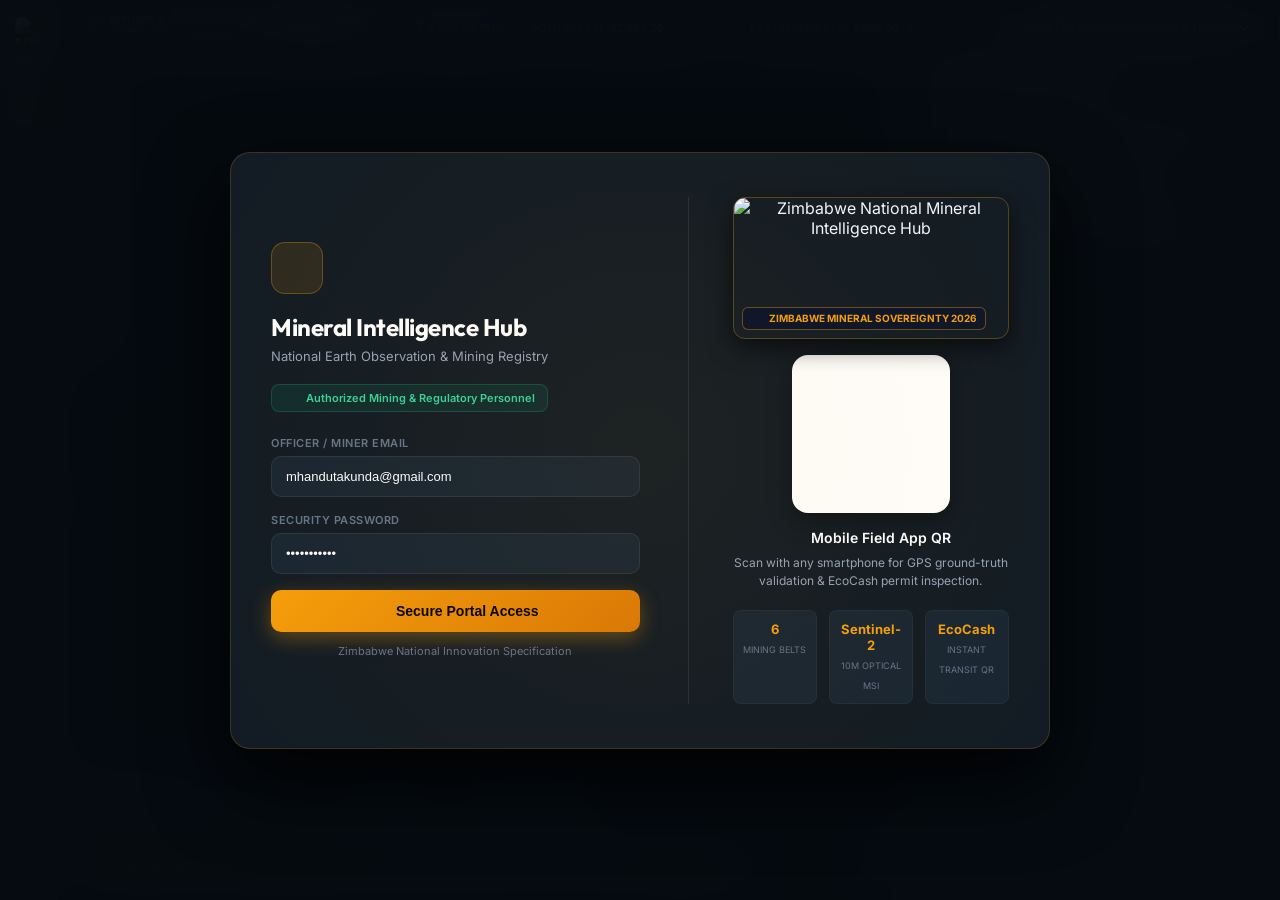
==== src/dashboard/index.html @ 79a8debd "feat: complete platform release with FastAPI backend, GIS dashboard, FinTech wallet, and POTRAZ 2026" ====
<!DOCTYPE html>
<html lang="en">

<head>
    <meta charset="UTF-8">
    <meta name="viewport" content="width=device-width, initial-scale=1.0">
    <meta name="description"
        content="The National Mineral Intelligence Hub — Earth Observation & Mineral Prospecting System for Zimbabwe">
    
    <title>National Mineral Intelligence Hub | Zimbabwe</title>

    <!-- Google Fonts -->
    <link rel="preconnect" href="https://fonts.googleapis.com">
    <link rel="preconnect" href="https://fonts.gstatic.com" crossorigin>
    <link href="https://fonts.googleapis.com/css2?family=Inter:wght@300;400;500;600;700;800&family=Outfit:wght@400;600;700;800&display=swap" rel="stylesheet">

    <!-- Leaflet CSS -->
    <link rel="stylesheet" href="https://unpkg.com/leaflet@1.9.4/dist/leaflet.css" />

    <!-- Lucide Icons -->
    <script src="https://unpkg.com/lucide@latest/dist/umd/lucide.min.js"></script>

    <!-- QR Code & PDF Libs -->
    <script src="https://cdnjs.cloudflare.com/ajax/libs/qrcodejs/1.0.0/qrcode.min.js"></script>
    <script src="https://cdnjs.cloudflare.com/ajax/libs/jspdf/2.5.1/jspdf.umd.min.js"></script>

    <link rel="stylesheet" href="styles.css?v=20261002_02">
</head>

<body>

    <!-- ===== LOGIN OVERLAY ===== -->
    <div id="login-overlay" class="login-overlay">
        <div class="login-card">
            <!-- Left Side: Login Form -->
            <div class="login-left">
                <div class="login-logo">
                    <i data-lucide="gem" style="width:32px;height:32px;color:#f59e0b"></i>
                </div>
                <h1 class="login-title">Mineral Intelligence Hub</h1>
                <p class="login-subtitle">National Earth Observation & Mining Registry</p>

                <div class="login-badge">
                    <i data-lucide="shield-check" style="width:14px;height:14px;color:#10b981"></i>
                    Authorized Mining & Regulatory Personnel
                </div>

                <div class="login-form" style="width: 100%;">
                    <div class="input-group">
                        <label>Officer / Miner Email</label>
                        <input type="text" id="login-user" class="login-input" value="mhandutakunda@gmail.com">
                    </div>
                    <div class="input-group">
                        <label>Security Password</label>
                        <input type="password" id="login-pass" class="login-input" value="Mimosa@2030">
                    </div>
                    <div id="login-error" class="login-error">Authentication failed. Check credentials.</div>
                    <button id="login-btn" class="login-btn">
                        <i data-lucide="lock" style="width:16px;height:16px;"></i>
                        Secure Portal Access
                    </button>
                    <div style="margin-top:12px; font-size:11px; color:var(--text-muted); text-align:center;">
                        Zimbabwe National Innovation Specification
                    </div>
                </div>
            </div>

            <!-- Right Side: Official Showcase Artwork & Mobile QR Connection -->
            <div class="login-right">
                <div class="login-cover-preview">
                    <img src="/assets/cover_logo.jpg" alt="Zimbabwe National Mineral Intelligence Hub" class="login-cover-img" style="object-position: center top;">
                    <div class="login-artwork-badge">
                        <i data-lucide="award" style="width:13px;height:13px;"></i>
                        <span>ZIMBABWE MINERAL SOVEREIGNTY 2026</span>
                    </div>
                </div>

                <div class="login-qr-wrapper">
                    <div id="login-qr-container" class="login-qr-container"></div>
                </div>
                <div class="login-qr-title">
                    <i data-lucide="smartphone" style="width:14px; height:14px; color:var(--text-accent);"></i>
                    Mobile Field App QR
                </div>
                <p class="login-qr-desc">
                    Scan with any smartphone for GPS ground-truth validation & EcoCash permit inspection.
                </p>
                <div class="quick-stats-row">
                    <div class="mini-stat">
                        <span class="mini-val">6</span>
                        <span class="mini-lbl">Mining Belts</span>
                    </div>
                    <div class="mini-stat">
                        <span class="mini-val">Sentinel-2</span>
                        <span class="mini-lbl">10m Optical MSI</span>
                    </div>
                    <div class="mini-stat">
                        <span class="mini-val">EcoCash</span>
                        <span class="mini-lbl">Instant Transit QR</span>
                    </div>
                </div>
            </div>
        </div>
    </div>

    <!-- ===== LEFT ICON SIDEBAR ===== -->
    <aside id="sidebar" class="sidebar">
        <div class="sidebar-logo" id="sidebar-logo" data-tooltip="Zimbabwe Mineral Intelligence Hub">
            <span class="logo-icon"><img src="/assets/cover_logo.jpg" alt="NMIH Logo" class="sidebar-logo-img" style="object-fit:cover; object-position: center top; border-radius:6px;"></span>
            <span class="logo-text">HUB</span>
        </div>

        <nav class="sidebar-nav">
            <button class="nav-btn active" data-tooltip="Dashboard Overview" data-panel="none" id="nav-dashboard">
                <i data-lucide="layout-dashboard"></i>
            </button>

            <!-- 4 PRIMARY PLATFORM MODULES -->
            <button class="nav-btn" data-tooltip="1. Remote Sensing (Satellite Bands & Alteration)" data-panel="layers" id="nav-layers">
                <i data-lucide="satellite"></i>
            </button>
            <button class="nav-btn" data-tooltip="2. Career & Skills Hub (Akello Micro-Credentials)" data-panel="skills" id="nav-skills">
                <i data-lucide="graduation-cap"></i>
            </button>
            <button class="nav-btn" data-tooltip="3. Mentorship & Talent (Senior Advisors & Graduates)" data-panel="mentorship" id="nav-mentorship">
                <i data-lucide="users"></i>
            </button>
            <button class="nav-btn" data-tooltip="4. Wallet (EcoCash Payments & QR Permits)" data-panel="wallet" id="nav-wallet">
                <i data-lucide="wallet"></i>
            </button>

            <div class="nav-divider"></div>

            <button class="nav-btn" data-tooltip="Mining Concessions & Cadastre" data-panel="concessions" id="nav-concessions">
                <i data-lucide="map-pin"></i>
            </button>
            <button class="nav-btn" data-tooltip="Live Commodity Market Prices" data-panel="market" id="nav-market">
                <i data-lucide="trending-up"></i>
            </button>
            <button class="nav-btn" data-tooltip="System Architecture & Showcase" data-panel="none" id="nav-architecture" style="color: #a78bfa;">
                <i data-lucide="network"></i>
            </button>
            <button class="nav-btn" data-tooltip="Environmental & Compliance Flags" data-panel="alerts" id="nav-alerts">
                <i data-lucide="bell"></i>
                <span class="notification-badge" id="alert-badge-count">2</span>
            </button>
        </nav>

        <div class="sidebar-bottom">
            <button class="nav-btn" data-tooltip="System Settings" data-panel="none" id="nav-settings">
                <i data-lucide="settings"></i>
            </button>
            <button class="nav-btn" data-tooltip="Logout" data-panel="none" id="nav-logout" style="color:#ef4444">
                <i data-lucide="log-out"></i>
            </button>
        </div>
    </aside>

    <!-- ===== TOP BAR ===== -->
    <header id="topbar" class="topbar">
        <div class="topbar-left">
            <div class="topbar-brand">
                <a href="https://mtnspec.co.zw" target="_blank" rel="noopener noreferrer" title="MTNSPEC Official Portal | Technology & Network Specialties" style="display:flex; align-items:center; gap:8px; text-decoration:none; color:inherit;">
                    <img src="mtnspec_logo.png" alt="MTNSPEC" style="height:24px; width:auto; object-fit:contain; border-radius:3px;">
                    <div style="display:flex; flex-direction:column;">
                        <span style="font-size:10px; font-weight:800; color:#38bdf8; letter-spacing:0.06em; line-height:1.1;">MTNSPEC</span>
                        <span style="font-size:8.5px; color:var(--text-muted); line-height:1;">mtnspec.co.zw ↗</span>
                    </div>
                </a>
            </div>
        </div>

        <div class="topbar-center">
            <!-- Satellite Completeness Meter -->
            <div class="imagery-quota">
                <span class="quota-label">Sentinel-2 MSI Coverage</span>
                <div class="quota-bar">
                    <div class="quota-fill" id="coverage-fill" style="width: 94%"></div>
                </div>
                <span class="quota-value" id="coverage-value">94.8% Live</span>
            </div>

            <!-- CNBC Closing Bell Mineral News & Commodity Broadcast Ticker -->
            <div class="cnbc-broadcast-ticker" id="cnbc-ticker-container">
                <div class="cnbc-ticker-badge">
                    <span class="cnbc-pulse-dot"></span>
                    <span class="cnbc-badge-text">CNBC METALS</span>
                </div>
                <div class="cnbc-ticker-track-wrap">
                    <div class="cnbc-ticker-track" id="cnbc-ticker-track">
                        <!-- Initial real-world ticker items, updated dynamically from api/market/prices -->
                        <div class="cnbc-ticker-item">
                            <span class="cnbc-sym">GOLD (GC=F)</span>
                            <span class="cnbc-val">$2,894.20</span>
                            <span class="cnbc-chg up">▲ +1.42%</span>
                        </div>
                        <div class="cnbc-ticker-item">
                            <span class="cnbc-sym">PLATINUM (PL=F)</span>
                            <span class="cnbc-val">$986.50</span>
                            <span class="cnbc-chg up">▲ +0.68%</span>
                        </div>
                        <div class="cnbc-ticker-item">
                            <span class="cnbc-sym">PALLADIUM (PA=F)</span>
                            <span class="cnbc-val">$1,048.00</span>
                            <span class="cnbc-chg down">▼ -0.35%</span>
                        </div>
                        <div class="cnbc-ticker-item">
                            <span class="cnbc-sym">COPPER (HG=F)</span>
                            <span class="cnbc-val">$4.45/lb</span>
                            <span class="cnbc-chg up">▲ +1.15%</span>
                        </div>
                        <div class="cnbc-ticker-item">
                            <span class="cnbc-sym">LITHIUM SPODUMENE</span>
                            <span class="cnbc-val">$1,280/t</span>
                            <span class="cnbc-chg up">▲ +0.50%</span>
                        </div>
                        <div class="cnbc-ticker-item">
                            <span class="cnbc-sym">RBZ FIDELITY SPOT</span>
                            <span class="cnbc-val">77,620 ZiG/oz</span>
                            <span class="cnbc-chg up">▲ +0.12%</span>
                        </div>
                    </div>
                </div>
            </div>
        </div>

        <div class="topbar-right">
            <!-- Active Mining Scene Selector -->
            <div class="scene-selector-wrapper">
                <i data-lucide="globe" style="width:14px;height:14px;color:var(--text-accent)"></i>
                <select id="scene-select" class="scene-select">
                    <option value="SCENE-GD-CENTRAL">Great Dyke Central (Selukwe & Hartley)</option>
                    <option value="SCENE-KADOMA-GOLD">Kadoma Archaean Gold Corridor</option>
                    <option value="SCENE-BIKITA-LI">Bikita Pegmatite Belt (Lithium)</option>
                    <option value="SCENE-GWANDA-GREEN">Gwanda Greenstone Complex</option>
                </select>
            </div>

            <!-- Presentation WhatsApp QR Button -->
            <a href="/whatsapp_presentation.html" target="_blank" class="topbar-wa-btn" title="Open Presentation WhatsApp QR Card">
                <i data-lucide="qr-code" style="width:14px;height:14px;color:#25D366;"></i>
                <span>WhatsApp QR</span>
            </a>

            <!-- User Avatar & Profile Badge -->
            <div class="user-profile" id="user-profile-btn" title="Takunda Nigel Mhandu | NUST GIS & Remote Sensing">
                <div class="user-avatar" id="user-avatar" style="background-image: url('/assets/user_profile.jpg'); background-size: cover; background-position: center 15%; color: transparent;">TM</div>
                <div class="user-info-text">
                    <span class="user-name">Takunda Mhandu</span>
                    <span class="user-role">Lead Mineral Intelligence</span>
                </div>
            </div>
        </div>
    </header>

    <!-- ===== MAP CONTAINER ===== -->
    <main id="map-container" class="map-container">
        <div id="map" class="map"></div>

        <!-- Map Controls Overlay -->
        <div class="map-controls" id="map-controls">
            <button class="map-ctrl-btn" id="zoom-in" data-tooltip-left="Zoom In">
                <i data-lucide="plus"></i>
            </button>
            <button class="map-ctrl-btn" id="zoom-out" data-tooltip-left="Zoom Out">
                <i data-lucide="minus"></i>
            </button>
            <div class="map-ctrl-divider"></div>
            <button class="map-ctrl-btn" id="btn-basemap" data-tooltip-left="Select Geospatial Basemap">
                <i data-lucide="layers-2"></i>
            </button>
            <button class="map-ctrl-btn" id="btn-boundaries" data-tooltip-left="Admin & Protected Boundaries">
                <i data-lucide="shield-alert"></i>
            </button>
            <button class="map-ctrl-btn" id="locate-me" data-tooltip-left="Center on Zimbabwe Great Dyke">
                <i data-lucide="crosshair"></i>
            </button>
            <button class="map-ctrl-btn" id="toggle-concessions" data-tooltip-left="Toggle Claim Boundaries">
                <i data-lucide="shapes"></i>
            </button>
            <button class="map-ctrl-btn" id="fullscreen" data-tooltip-left="Fullscreen">
                <i data-lucide="maximize-2"></i>
            </button>
        </div>

        <!-- Professional Multi-Basemap Selector Flyout -->
        <div class="basemap-flyout hidden" id="basemap-flyout">
            <div class="basemap-flyout-header">
                <div class="flyout-title-row">
                    <i data-lucide="map" style="width:14px;height:14px;color:var(--text-accent);"></i>
                    <span class="flyout-title">GEOSPATIAL BASEMAPS</span>
                </div>
                <button class="flyout-close-btn" id="close-basemap-flyout" title="Close Basemaps">
                    <i data-lucide="x" style="width:12px;height:12px;"></i>
                </button>
            </div>
            <div class="basemap-options-list">
                <!-- 1. Esri Dark Canvas -->
                <div class="basemap-option-card active" data-basemap="dark">
                    <div class="basemap-preview-thumb thumb-dark">
                        <span class="thumb-check"><i data-lucide="check" style="width:10px;height:10px;"></i></span>
                    </div>
                    <div class="basemap-option-info">
                        <div class="basemap-opt-name">Esri Dark Gray Canvas</div>
                        <div class="basemap-opt-desc">Default • Spectral band math & high contrast</div>
                    </div>
                </div>

                <!-- 2. Esri Satellite Imagery -->
                <div class="basemap-option-card" data-basemap="satellite">
                    <div class="basemap-preview-thumb thumb-satellite">
                        <span class="thumb-check"><i data-lucide="check" style="width:10px;height:10px;"></i></span>
                    </div>
                    <div class="basemap-option-info">
                        <div class="basemap-opt-name">Esri World Satellite</div>
                        <div class="basemap-opt-desc">High-Res orbital orthophoto • Physical pits & reefs</div>
                    </div>
                </div>

                <!-- 3. OpenStreetMap (OSM) -->
                <div class="basemap-option-card" data-basemap="osm">
                    <div class="basemap-preview-thumb thumb-osm">
                        <span class="thumb-check"><i data-lucide="check" style="width:10px;height:10px;"></i></span>
                    </div>
                    <div class="basemap-option-info">
                        <div class="basemap-opt-name">OpenStreetMap (OSM)</div>
                        <div class="basemap-opt-desc">Detailed road network • Logistics & settlements</div>
                    </div>
                </div>

                <!-- 4. Esri World Topographic -->
                <div class="basemap-option-card" data-basemap="topo">
                    <div class="basemap-preview-thumb thumb-topo">
                        <span class="thumb-check"><i data-lucide="check" style="width:10px;height:10px;"></i></span>
                    </div>
                    <div class="basemap-option-info">
                        <div class="basemap-opt-name">Esri World Topographic</div>
                        <div class="basemap-opt-desc">Hillshade contours • Great Dyke ridges & grabens</div>
                    </div>
                </div>

                <!-- 5. Esri National Geographic Atlas -->
                <div class="basemap-option-card" data-basemap="natgeo">
                    <div class="basemap-preview-thumb thumb-natgeo">
                        <span class="thumb-check"><i data-lucide="check" style="width:10px;height:10px;"></i></span>
                    </div>
                    <div class="basemap-option-info">
                        <div class="basemap-opt-name">National Geographic</div>
                        <div class="basemap-opt-desc">Classic cartographic atlas • Rivers & boundaries</div>
                    </div>
                </div>
            </div>
        </div>

        <!-- Professional Administrative & Conservation Boundaries Flyout -->
        <div class="basemap-flyout admin-boundaries-flyout hidden" id="boundaries-flyout">
            <div class="basemap-flyout-header">
                <div class="flyout-title-row">
                    <i data-lucide="landmark" style="width:14px;height:14px;color:#38bdf8;"></i>
                    <span class="flyout-title">MAP LAYERS — ADMIN, ENV & GEO</span>
                </div>
                <button class="flyout-close-btn" id="close-boundaries-flyout" title="Close Boundaries">
                    <i data-lucide="x" style="width:12px;height:12px;"></i>
                </button>
            </div>
            
            <div class="boundaries-toggle-list">
                <!-- 1. Provinces -->
                <div class="boundary-toggle-card active" id="card-toggle-provinces" data-layer="provinces">
                    <div class="boundary-color-dot" style="background:#38bdf8;box-shadow:0 0 8px #38bdf8;"></div>
                    <div class="boundary-info">
                        <div class="boundary-name-row">
                            <span class="boundary-name">Provinces (Level 1)</span>
                            <span class="boundary-count-badge" id="badge-provinces-count">10</span>
                        </div>
                        <div class="boundary-desc">10 Gazetted Provinces & Metropolitan Areas</div>
                    </div>
                    <label class="switch-toggle" onclick="event.stopPropagation();">
                        <input type="checkbox" id="chk-provinces" checked>
                        <span class="switch-slider"></span>
                    </label>
                </div>

                <!-- 2. Districts -->
                <div class="boundary-toggle-card active" id="card-toggle-districts" data-layer="districts">
                    <div class="boundary-color-dot" style="background:#fbbf24;box-shadow:0 0 8px #fbbf24;"></div>
                    <div class="boundary-info">
                        <div class="boundary-name-row">
                            <span class="boundary-name">Districts (Level 2)</span>
                            <span class="boundary-count-badge" id="badge-districts-count">91</span>
                        </div>
                        <div class="boundary-desc">91 Mining cadastre districts across all 10 provinces</div>
                    </div>
                    <label class="switch-toggle" onclick="event.stopPropagation();">
                        <input type="checkbox" id="chk-districts" checked>
                        <span class="switch-slider"></span>
                    </label>
                </div>

                <!-- 3. Wards -->
                <div class="boundary-toggle-card active" id="card-toggle-wards" data-layer="wards">
                    <div class="boundary-color-dot" style="background:#c084fc;box-shadow:0 0 8px #c084fc;"></div>
                    <div class="boundary-info">
                        <div class="boundary-name-row">
                            <span class="boundary-name">Wards (Level 3)</span>
                            <span class="boundary-count-badge" id="badge-wards-count">1,961</span>
                        </div>
                        <div class="boundary-desc">1,961 Electoral & local ASM artisanal wards nationwide</div>
                    </div>
                    <label class="switch-toggle" onclick="event.stopPropagation();">
                        <input type="checkbox" id="chk-wards" checked>
                        <span class="switch-slider"></span>
                    </label>
                </div>

                <!-- 4. Protected Areas / Parks -->
                <div class="boundary-toggle-card active" id="card-toggle-parks" data-layer="protected_areas">
                    <div class="boundary-color-dot" style="background:#10b981;box-shadow:0 0 8px #10b981;"></div>
                    <div class="boundary-info">
                        <div class="boundary-name-row">
                            <span class="boundary-name">Protected Areas & Parks</span>
                            <span class="boundary-strict-badge">ZERO MINING</span>
                        </div>
                        <div class="boundary-desc">12 ZimParks National Parks, Safari & Forest Reserves</div>
                    </div>
                    <label class="switch-toggle" onclick="event.stopPropagation();">
                        <input type="checkbox" id="chk-parks" checked>
                        <span class="switch-slider"></span>
                    </label>
                </div>

                <!-- 5. Rivers -->
                <div class="boundary-toggle-card" id="card-toggle-rivers" data-layer="rivers">
                    <div class="boundary-color-dot" style="background:#38bdf8;box-shadow:0 0 8px #38bdf8; border-radius:2px; width:16px; height:4px;"></div>
                    <div class="boundary-info">
                        <div class="boundary-name-row">
                            <span class="boundary-name">Rivers & Hydrology</span>
                            <span class="boundary-count-badge" id="badge-rivers-count">–</span>
                        </div>
                        <div class="boundary-desc">National river network • Basin discharge & river order</div>
                    </div>
                    <label class="switch-toggle" onclick="event.stopPropagation();">
                        <input type="checkbox" id="chk-rivers">
                        <span class="switch-slider"></span>
                    </label>
                </div>

                <!-- 6. Soil -->
                <div class="boundary-toggle-card" id="card-toggle-soil" data-layer="soil">
                    <div class="boundary-color-dot" style="background:#b45309;box-shadow:0 0 8px #b45309;"></div>
                    <div class="boundary-info">
                        <div class="boundary-name-row">
                            <span class="boundary-name">Soil Classification</span>
                            <span class="boundary-count-badge" id="badge-soil-count">–</span>
                        </div>
                        <div class="boundary-desc">FAO World Soil Map • DOMSOI codes + mining relevance</div>
                    </div>
                    <label class="switch-toggle" onclick="event.stopPropagation();">
                        <input type="checkbox" id="chk-soil">
                        <span class="switch-slider"></span>
                    </label>
                </div>

                <!-- 7. Geology -->
                <div class="boundary-toggle-card" id="card-toggle-geology" data-layer="geology">
                    <div class="boundary-color-dot" style="background:#8B4513;box-shadow:0 0 8px #CD853F;"></div>
                    <div class="boundary-info">
                        <div class="boundary-name-row">
                            <span class="boundary-name">Geology (BGS/FAO)</span>
                            <span class="boundary-count-badge" id="badge-geology-count">–</span>
                        </div>
                        <div class="boundary-desc">Africa geology clipped to Zimbabwe • GLG rock unit codes</div>
                    </div>
                    <label class="switch-toggle" onclick="event.stopPropagation();">
                        <input type="checkbox" id="chk-geology">
                        <span class="switch-slider"></span>
                    </label>
                </div>
            </div>

            <!-- Bulk Toggles Footer -->
            <div class="boundaries-footer-actions">
                <button class="btn-sm-action" id="btn-boundaries-all-on" title="Turn on all 7 layers">Show All</button>
                <button class="btn-sm-action secondary" id="btn-boundaries-all-off" title="Turn off all layers">Hide All</button>
                <button class="btn-sm-action secondary" id="btn-boundaries-fit" title="Zoom map to full Zimbabwe extent"><i data-lucide="maximize-2" style="width:10px;height:10px;display:inline;margin-right:2px;"></i>Fit Zim</button>
            </div>
        </div>

        <!-- Map Info Overlay (bottom-left) -->
        <div class="map-info" id="map-info">
            <span class="active-basemap-pill" id="hud-basemap-name"><i data-lucide="map-pin" style="width:11px;height:11px;display:inline;vertical-align:middle;margin-right:3px;"></i>Esri Dark Canvas</span>
            <span class="separator">|</span>
            <span class="active-basemap-pill" id="hud-boundary-pill" style="cursor:pointer;" title="Click to configure boundary layers"><i data-lucide="landmark" style="width:11px;height:11px;display:inline;vertical-align:middle;margin-right:3px;color:#38bdf8;"></i>Bounds: Prov & Dist & Parks</span>
            <span class="separator">|</span>
            <span id="coords">-19.670°S, 30.005°E</span>
            <span class="separator">|</span>
            <span id="zoom-level">Zoom: 7</span>
            <span class="separator">|</span>
            <span id="scale">25 km</span>
            <span class="separator">|</span>
            <span id="crs-badge">EPSG:4326 (WGS 84)</span>
        </div>

        <!-- Active Spectral Index Color Swatch Legend -->
        <div class="active-index-badge" id="active-index-badge">
            <div class="index-color-swatch" id="legend-swatch" style="background: linear-gradient(90deg, #2b83ba, #abdda4, #ffffbf, #fdae61, #d7191c)"></div>
            <div class="index-meta">
                <span class="index-label" id="legend-label">Iron Oxide (B4 / B2)</span>
                <span class="index-range" id="legend-range">Low (0.5) — High Hematite/Gossan (3.2)</span>
            </div>
            <button class="legend-info-btn" id="legend-info-btn" title="View index band formula">
                <i data-lucide="info" style="width:14px;height:14px;"></i>
            </button>
        </div>

        <!-- Floating Quick Overview Cards (Bottom Left) -->
        <div class="floating-metrics-bar" id="floating-metrics-bar">
            <div class="float-card">
                <span class="float-num" id="float-total-claims">6</span>
                <span class="float-desc">Monitored Belts</span>
            </div>
            <div class="float-card">
                <span class="float-num text-gold" id="float-high-yield">5</span>
                <span class="float-desc">High Yield Zones</span>
            </div>
            <div class="float-card">
                <span class="float-num text-green" id="float-compliance-avg">89%</span>
                <span class="float-desc">Avg Compliance</span>
            </div>
            <div class="float-card">
                <span class="float-num text-cyan">Sentinel-2</span>
                <span class="float-desc">Level-2A 10m/20m</span>
            </div>
        </div>
    </main>

    <!-- ===== RIGHT SLIDE-OUT PANEL ===== -->
    <aside id="right-panel" class="right-panel">
        <div class="panel-header">
            <div class="panel-header-title">
                <i data-lucide="compass" id="panel-icon" style="width:16px;height:16px;color:var(--text-accent)"></i>
                <h2 id="panel-title">MINING CONCESSIONS</h2>
            </div>
            <button class="panel-close" id="panel-close" title="Close Panel">
                <i data-lucide="chevron-right"></i>
            </button>
        </div>

        <!-- Panel 1: Mining Concessions Content -->
        <div class="panel-content" id="panel-concessions">
            <div class="search-box" id="search-box">
                <i data-lucide="search" class="search-icon"></i>
                <input type="text" placeholder="Filter concessions by name, mineral, or license..." id="search-input">
            </div>

            <div class="panel-filters">
                <button class="filter-chip active" data-filter="all">All</button>
                <button class="filter-chip" data-filter="active">Active</button>
                <button class="filter-chip" data-filter="highyield">High Yield</button>
                <button class="filter-chip" data-filter="warning">Alerts</button>
            </div>

            <div class="concessions-list" id="concessions-list">
                <!-- Dynamically populated concession cards -->
                <div class="loading-state">
                    <i data-lucide="loader-2" class="spin-icon"></i>
                    <span>Loading Zimbabwean mining registry...</span>
                </div>
            </div>
        </div>

        <!-- Panel 2: Satellite Spectral Layers Content (hidden by default) -->
        <div class="panel-content hidden" id="panel-layers">
            <div class="layers-tabs">
                <button class="layer-tab active" data-tab="all">All</button>
                <button class="layer-tab" data-tab="mineral">Minerals</button>
                <button class="layer-tab" data-tab="env">Environment</button>
                <button class="layer-tab" data-tab="struct">Structure</button>
            </div>

            <div class="layers-grid" id="layers-grid">
                <!-- 1. True Color -->
                <div class="layer-card" data-layer="truecolor" data-category="all">
                    <div class="layer-thumb truecolor-thumb">
                        <div class="thumb-badge">RGB</div>
                    </div>
                    <span class="layer-name">True Color</span>
                    <span class="layer-desc">Natural Sentinel-2 (B4+B3+B2)</span>
                </div>

                <!-- 2. Iron Oxide -->
                <div class="layer-card active" data-layer="iron_oxide" data-category="mineral">
                    <div class="layer-thumb iron-oxide-thumb">
                        <div class="thumb-badge">B4/B2</div>
                    </div>
                    <span class="layer-name">Iron Oxide</span>
                    <span class="layer-desc">Hematite & Goethite Gossans</span>
                </div>

                <!-- 3. Ferrous Iron -->
                <div class="layer-card" data-layer="ferrous_iron" data-category="mineral">
                    <div class="layer-thumb ferrous-iron-thumb">
                        <div class="thumb-badge">SWIR2+NIR</div>
                    </div>
                    <span class="layer-name">Ferrous Iron</span>
                    <span class="layer-desc">Ultramafic & Mafic Silicates</span>
                </div>

                <!-- 4. Clay Minerals -->
                <div class="layer-card" data-layer="clay_minerals" data-category="mineral">
                    <div class="layer-thumb clay-minerals-thumb">
                        <div class="thumb-badge">B11/B12</div>
                    </div>
                    <span class="layer-name">Clay Minerals</span>
                    <span class="layer-desc">Kaolinite & Hydrothermal Alteration</span>
                </div>

                <!-- 5. Gossan Zone -->
                <div class="layer-card" data-layer="gossan_zone" data-category="mineral">
                    <div class="layer-thumb gossan-thumb">
                        <div class="thumb-badge">SWIR/NIR</div>
                    </div>
                    <span class="layer-name">Gossan Zone</span>
                    <span class="layer-desc">Weathered Sulfide Enrichment Cap</span>
                </div>

                <!-- 6. reNDVI -->
                <div class="layer-card" data-layer="rendvi" data-category="env">
                    <div class="layer-thumb rendvi-thumb">
                        <div class="thumb-badge">Red Edge</div>
                    </div>
                    <span class="layer-name">reNDVI Biomass</span>
                    <span class="layer-desc">Environmental Degradation Monitor</span>
                </div>

                <!-- 7. WRI Flooded Pit -->
                <div class="layer-card" data-layer="wri" data-category="env">
                    <div class="layer-thumb wri-thumb">
                        <div class="thumb-badge">Flooded Pit</div>
                    </div>
                    <span class="layer-name">Flooded Pits (WRI)</span>
                    <span class="layer-desc">Water Ratio Index / Tailings Dams</span>
                </div>

                <!-- 8. Geological Lineaments -->
                <div class="layer-card" data-layer="lineaments" data-category="struct">
                    <div class="layer-thumb lineaments-thumb">
                        <div class="thumb-badge">Canny Edge</div>
                    </div>
                    <span class="layer-name">Lineaments</span>
                    <span class="layer-desc">Fault Lines & Shear Zones</span>
                </div>
            </div>

            <!-- Active Layer Control Panel -->
            <div class="active-layer-settings">
                <h4>Layer Opacity & Blending</h4>
                <div class="opacity-slider-row">
                    <label>Layer Opacity</label>
                    <input type="range" id="layer-opacity" min="10" max="100" value="80">
                    <span id="opacity-val">80%</span>
                </div>
                <div class="formula-box" id="layer-formula-display">
                    <strong>Formula:</strong> <span>B4 / B2 (Red / Blue)</span>
                </div>
            </div>

            <!-- Remote Sensing Sub-Tool 1: Field Specimen Optical Camera -->
            <div class="rs-tool-card" id="rs-camera-card">
                <div class="rs-tool-header">
                    <div class="rs-tool-title">
                        <i data-lucide="camera" style="color:#10b981; width:15px; height:15px;"></i>
                        <span>FIELD SPECIMEN OPTICAL CAMERA</span>
                    </div>
                    <span class="rs-pill rs-pill-green">
                        <span class="pulse-dot-green"></span> Live Lens
                    </span>
                </div>
                <p class="rs-tool-desc">
                    Open device camera to capture field rock specimens, core drillings, or gossan outcrops for real-time spectral index estimation & mineral classification.
                </p>
                <div class="rs-tool-actions">
                    <button class="rs-action-btn primary" id="btn-open-camera" type="button">
                        <i data-lucide="camera"></i>
                        <span>Open Field Camera</span>
                    </button>
                    <label class="rs-action-btn secondary" title="Upload rock photo from files" style="cursor:pointer;">
                        <i data-lucide="upload"></i>
                        <span>Upload Photo</span>
                        <input type="file" id="camera-file-input" accept="image/*" style="display:none;">
                    </label>
                </div>
                <!-- Captured specimen preview chip -->
                <div id="rs-recent-specimen" class="rs-specimen-chip hidden">
                    <img id="rs-specimen-thumb" class="rs-specimen-thumb" alt="Specimen">
                    <div class="rs-specimen-info">
                        <div class="rs-specimen-name" id="rs-specimen-name">Iron Gossan (Hematite)</div>
                        <div class="rs-specimen-meta" id="rs-specimen-meta">Confidence: 91.4% • R/B: 2.83</div>
                    </div>
                    <button class="rs-specimen-view-btn" id="btn-view-specimen" type="button" title="View Full Spectral Card">
                        <i data-lucide="external-link" style="width:13px; height:13px;"></i>
                    </button>
                </div>
            </div>

            <!-- Remote Sensing Sub-Tool 2: Google Earth Engine (GEE) Connection & Pop-up -->
            <div class="rs-tool-card rs-gee-card" id="rs-gee-card">
                <div class="rs-tool-header">
                    <div class="rs-tool-title">
                        <i data-lucide="globe" style="color:#38bdf8; width:15px; height:15px;"></i>
                        <span>GOOGLE EARTH ENGINE (GEE)</span>
                    </div>
                    <span class="rs-pill rs-pill-blue">
                        <span class="pulse-dot-blue"></span> Cloud Ready
                    </span>
                </div>
                <p class="rs-tool-desc">
                    Scale petabyte satellite analytics & multi-temporal Sentinel-2 / Landsat-9 cloud processing for Zimbabwean mining cadastre and alteration belts.
                </p>
                <div class="rs-gee-target-box">
                    <div class="rs-gee-target-label">GEE App Status:</div>
                    <div class="rs-gee-target-url" id="gee-current-app-name">Zimbabwe Earth Engine Mineral App (NMIH Core)</div>
                </div>
                <div class="rs-tool-actions">
                    <button class="rs-action-btn gee-btn" id="btn-open-gee-modal" type="button">
                        <i data-lucide="satellite"></i>
                        <span>Pop-Up GEE App</span>
                    </button>
                    <button class="rs-action-btn secondary" id="btn-config-gee-url" type="button" title="Configure custom GEE App URL">
                        <i data-lucide="settings-2"></i>
                        <span>App Config</span>
                    </button>
                </div>
            </div>
        </div>

        <!-- Panel 3: Commodity Market & Trading (hidden by default) -->
        <div class="panel-content hidden" id="panel-market">
            <div class="market-currency-toggle">
                <span class="currency-label">Pricing Base:</span>
                <div class="currency-pill active" id="curr-usd">USD ($)</div>
                <div class="currency-pill" id="curr-zig">ZiG (Official)</div>
            </div>

            <div class="market-list" id="market-list">
                <!-- Dynamically loaded commodities from market_service -->
                <div class="loading-state">
                    <i data-lucide="loader-2" class="spin-icon"></i>
                    <span>Connecting to real-time commodity tickers...</span>
                </div>
            </div>

            <div class="market-notice-card">
                <i data-lucide="shield-alert" style="width:16px;height:16px;color:var(--text-accent)"></i>
                <div class="notice-text">
                    <strong>Fidelity Gold Refinery Benchmark</strong>
                    <p>Artisanal gold purchases strictly adhere to the Reserve Bank of Zimbabwe (RBZ) spot index with 0% withholding tax for registered syndicates.</p>
                </div>
            </div>
        </div>

        <!-- Panel 4: Unified MTNSPEC Change It™ + EcoCash Wallet & Digital Permits -->
        <div class="panel-content hidden" id="panel-wallet">
            <!-- MTNSPEC Corporate Unified FinTech Header -->
            <div class="fintech-unified-banner" style="background: linear-gradient(135deg, rgba(14, 165, 233, 0.15), rgba(16, 185, 129, 0.15)); border: 1px solid rgba(56, 189, 248, 0.3); border-radius: 12px; padding: 12px; margin-bottom: 14px; display: flex; align-items: center; justify-content: space-between; gap: 10px;">
                <div style="display:flex; align-items:center; gap:10px;">
                    <img src="mtnspec_logo.png" alt="MTNSPEC" style="height:28px; width:auto; border-radius:4px;">
                    <div>
                        <div style="font-size:11.5px; font-weight:800; color:#fff; letter-spacing:0.04em;">MTNSPEC CHANGE IT™ + ECOCASH</div>
                        <div style="font-size:10px; color:#94a3b8;">Unified Sovereign Mining Settlement Rails (mtnspec.co.zw)</div>
                    </div>
                </div>
                <a href="https://mtnspec.co.zw/#changeit" target="_blank" rel="noopener noreferrer" style="font-size:10px; font-weight:700; color:#38bdf8; text-decoration:none; padding:3px 8px; border-radius:4px; background:rgba(56,189,248,0.15); border:1px solid rgba(56,189,248,0.3); white-space:nowrap;">
                    Change It Portal ↗
                </a>
            </div>

            <!-- Total Combined Liquidity Card -->
            <div class="wallet-card" style="margin-bottom:14px;">
                <div class="wallet-header">
                    <div style="display:flex; align-items:center; gap:8px;">
                        <i data-lucide="layers" style="width:16px; height:16px; color:var(--text-accent);"></i>
                        <span class="wallet-type" style="font-weight:700; color:#fff;">Total Mining Liquidity (Dual Rails)</span>
                    </div>
                    <span class="wallet-status" style="background:rgba(56,189,248,0.15); color:#38bdf8;">LIVE SOVEREIGN ESCROW</span>
                </div>
                <div class="wallet-balance-row">
                    <span class="balance-curr">$</span>
                    <span class="balance-amount" id="wallet-balance-total-usd">230.50</span>
                    <span class="balance-sub" id="wallet-balance-total-zig">~ 6,188.93 ZiG (RBZ Asset-Backed)</span>
                </div>

                <!-- Dual Balances Breakdown Grid -->
                <div style="display:grid; grid-template-columns:1fr 1fr; gap:10px; margin-top:12px; padding-top:12px; border-top:1px solid rgba(255,255,255,0.08);">
                    <!-- 1. MTNSPEC Change It -->
                    <div style="background:rgba(16,185,129,0.08); border:1px solid rgba(16,185,129,0.25); border-radius:8px; padding:10px;">
                        <div style="display:flex; align-items:center; justify-content:space-between; margin-bottom:4px;">
                            <span style="font-size:10px; font-weight:800; color:#10b981;">MTNSPEC CHANGE IT™</span>
                            <span style="font-size:8px; background:rgba(16,185,129,0.2); color:#34d399; padding:1px 4px; border-radius:3px;">&lt;200ms P2P</span>
                        </div>
                        <div style="font-size:16px; font-weight:800; color:#fff;" id="wallet-balance-changeit-usd">$85.50</div>
                        <div style="font-size:9.5px; color:#94a3b8;" id="wallet-balance-changeit-zig">2,295.68 ZiG • 0% ASM Fee</div>
                    </div>

                    <!-- 2. EcoCash Mobile USSD -->
                    <div style="background:rgba(59,130,246,0.08); border:1px solid rgba(59,130,246,0.25); border-radius:8px; padding:10px;">
                        <div style="display:flex; align-items:center; justify-content:space-between; margin-bottom:4px;">
                            <span style="font-size:10px; font-weight:800; color:#60a5fa;">ECOCASH USSD</span>
                            <span style="font-size:8px; background:rgba(59,130,246,0.2); color:#93c5fd; padding:1px 4px; border-radius:3px;">Econet Direct</span>
                        </div>
                        <div style="font-size:16px; font-weight:800; color:#fff;" id="wallet-balance-usd">$145.00</div>
                        <div style="font-size:9.5px; color:#94a3b8;" id="wallet-balance-zig">3,893.25 ZiG • Cashout Escrow</div>
                    </div>
                </div>

                <div class="wallet-actions" style="margin-top:14px;">
                    <button class="wallet-act-btn" id="btn-open-transfer" type="button" style="background:linear-gradient(135deg, rgba(16,185,129,0.25), rgba(56,189,248,0.2)); border-color:rgba(16,185,129,0.5);">
                        <i data-lucide="send" style="width:14px;height:14px;color:#34d399;"></i>
                        <span>Instant P2P Transfer</span>
                    </button>
                    <button class="wallet-act-btn" id="btn-open-permit-gen" type="button">
                        <i data-lucide="file-check" style="width:14px;height:14px;color:var(--text-accent);"></i>
                        <span>Generate Ore Pass</span>
                    </button>
                </div>
            </div>

            <!-- Interactive P2P Transfer Box (MTNSPEC Change It / EcoCash) -->
            <div class="permit-generator-box" id="p2p-transfer-box" style="margin-bottom:14px;">
                <h3 class="box-title">
                    <i data-lucide="arrow-left-right" style="width:16px;height:16px;color:#10b981"></i>
                    Send Money / Instant Ore Lot Settlement
                </h3>
                
                <!-- Rail Picker -->
                <div style="display:flex; gap:8px; margin-bottom:12px;">
                    <button type="button" class="layer-tab active" id="btn-rail-changeit" style="flex:1; border:1px solid rgba(16,185,129,0.4); background:rgba(16,185,129,0.15); color:#fff; display:flex; align-items:center; justify-content:center; gap:5px;">
                        <i data-lucide="zap" style="width:12px;height:12px;color:#10b981;"></i> MTNSPEC Change It™
                    </button>
                    <button type="button" class="layer-tab" id="btn-rail-ecocash" style="flex:1; border:1px solid rgba(59,130,246,0.3); background:rgba(59,130,246,0.08); color:var(--text-muted); display:flex; align-items:center; justify-content:center; gap:5px;">
                        <i data-lucide="phone" style="width:12px;height:12px;color:#60a5fa;"></i> EcoCash USSD
                    </button>
                </div>

                <div class="permit-form">
                    <div class="form-row">
                        <label>Recipient Phone Number (Econet / NetOne / Telecel)</label>
                        <input type="text" id="transfer-phone" class="form-input" placeholder="+263 77 977 0395 (Miner / Syndicate)">
                    </div>
                    <div class="form-row split">
                        <div>
                            <label>Amount (USD $)</label>
                            <input type="number" id="transfer-amount" class="form-input" value="15.00" step="1.0" min="1.0">
                        </div>
                        <div>
                            <label>Quick Preset</label>
                            <div style="display:flex; gap:4px; margin-top:2px;">
                                <button type="button" class="btn-preset-amt" data-amt="5" style="flex:1; padding:6px 2px; font-size:10px; font-weight:700; background:rgba(255,255,255,0.08); border:1px solid var(--border-color); color:#fff; border-radius:4px; cursor:pointer;">+$5</button>
                                <button type="button" class="btn-preset-amt" data-amt="10" style="flex:1; padding:6px 2px; font-size:10px; font-weight:700; background:rgba(255,255,255,0.08); border:1px solid var(--border-color); color:#fff; border-radius:4px; cursor:pointer;">+$10</button>
                                <button type="button" class="btn-preset-amt" data-amt="25" style="flex:1; padding:6px 2px; font-size:10px; font-weight:700; background:rgba(255,255,255,0.08); border:1px solid var(--border-color); color:#fff; border-radius:4px; cursor:pointer;">+$25</button>
                                <button type="button" class="btn-preset-amt" data-amt="50" style="flex:1; padding:6px 2px; font-size:10px; font-weight:700; background:rgba(255,255,255,0.08); border:1px solid var(--border-color); color:#fff; border-radius:4px; cursor:pointer;">+$50</button>
                            </div>
                        </div>
                    </div>
                    <div class="form-row">
                        <label>Settlement Note / Concession Reference</label>
                        <input type="text" id="transfer-note" class="form-input" value="Kadoma Gold Corridor Ore Batch #48">
                    </div>
                    <button class="btn-primary" id="btn-submit-transfer" type="button" style="width:100%; margin-top:4px; background:linear-gradient(135deg, #10b981, #059669); color:#fff;">
                        <i data-lucide="shield-check" style="width:15px;height:15px;"></i>
                        <span>Execute Instant Transfer</span>
                    </button>
                </div>

                <!-- Transfer Result Toast / Card -->
                <div id="transfer-result-card" class="permit-result-card hidden" style="margin-top:12px; background:rgba(16,185,129,0.1); border-color:#10b981;">
                    <div class="permit-card-header">
                        <span class="permit-badge" style="background:#10b981; color:#000;">SETTLEMENT SUCCESSFUL</span>
                        <span class="permit-id-text" id="res-transfer-txid">CHG-98412</span>
                    </div>
                    <div style="font-size:11.5px; color:#fff; padding:10px 0; line-height:1.4;" id="res-transfer-msg">
                        Payment dispatched via MTNSPEC Change It™ Sovereign Rails.
                    </div>
                </div>
            </div>

            <!-- Instant Permit Generator Section -->
            <div class="permit-generator-box" id="permit-generator-box" style="margin-bottom:14px;">
                <h3 class="box-title">
                    <i data-lucide="qr-code" style="width:16px;height:16px;color:var(--text-accent)"></i>
                    Issue Digital Ore Transit Permit (MTNSPEC Cadastre)
                </h3>
                <div class="permit-form">
                    <div class="form-row">
                        <label>Target Concession</label>
                        <select id="permit-concession" class="form-input">
                            <option value="ZIM-GD-001">Selukwe Chrome Concession</option>
                            <option value="ZIM-GB-003">Kadoma Central Gold Corridor</option>
                            <option value="ZIM-BIK-004">Bikita Pegmatite Lithium Zone</option>
                            <option value="ZIM-GD-002">Hartley Complex PGM Block</option>
                        </select>
                    </div>
                    <div class="form-row">
                        <label>Carrier / Vehicle Reg</label>
                        <input type="text" id="permit-vehicle" class="form-input" placeholder="e.g. AFG-9481 (Scania 30t)">
                    </div>
                    <div class="form-row split">
                        <div>
                            <label>Tonnage</label>
                            <input type="number" id="permit-tonnage" class="form-input" value="30.0" step="0.5">
                        </div>
                        <div>
                            <label>Destination</label>
                            <input type="text" id="permit-dest" class="form-input" value="Kwekwe Roaster / Gweru">
                        </div>
                    </div>
                    <button class="btn-primary" id="btn-generate-permit" style="width:100%;margin-top:8px;">
                        <i data-lucide="shield-check" style="width:16px;height:16px;"></i>
                        Generate Authenticated QR Pass
                    </button>
                </div>

                <!-- Permit QR Result Display -->
                <div id="permit-result-card" class="permit-result-card hidden">
                    <div class="permit-card-header">
                        <span class="permit-badge">OFFICIALLY ISSUED</span>
                        <span class="permit-id-text" id="res-permit-id">PRM-98310</span>
                    </div>
                    <div class="permit-qr-img-wrapper">
                        <img id="res-permit-qr" alt="Transit Permit QR">
                    </div>
                    <div class="permit-meta-info" id="res-permit-meta"></div>
                    <div style="font-size:9.5px; color:#38bdf8; text-align:center; margin-bottom:8px;">
                        Verified by MTNSPEC Digital Cadastre • https://mining.mtnspec.co.zw
                    </div>
                    <button class="btn-secondary" id="btn-print-permit" style="width:100%;">
                        <i data-lucide="printer" style="width:14px;height:14px;"></i>
                        Print Verification Pass
                    </button>
                </div>
            </div>

            <!-- Recent Ledger Transactions -->
            <div class="ledger-box">
                <div style="display:flex; align-items:center; justify-content:space-between; margin-bottom:8px;">
                    <h4 class="ledger-title" style="margin-bottom:0;">Settlement Ledger (Dual Rails)</h4>
                    <span style="font-size:9.5px; color:#94a3b8;">MTNSPEC &amp; EcoCash</span>
                </div>
                <div class="ledger-list" id="ledger-list">
                    <!-- Dynamic transactions populated by app.js -->
                </div>
            </div>

            <!-- Footer Portal Link -->
            <div style="margin-top:16px; padding:10px; background:rgba(0,0,0,0.3); border-radius:8px; text-align:center; font-size:10px; color:#64748b;">
                Powered by <a href="https://mtnspec.co.zw" target="_blank" rel="noopener noreferrer" style="color:#38bdf8; text-decoration:none; font-weight:700;">MTNSPEC (Mhandu Technologies &amp; Network Specialties)</a>. All rights reserved.
            </div>
        </div>

        <!-- Panel 5: Career & Skills Hub (Akello / GigEngine) -->
        <div class="panel-content hidden" id="panel-skills">
            <h3 class="box-title">
                <i data-lucide="briefcase" style="width:16px;height:16px;color:var(--text-accent)"></i>
                Ground-Truth Field Gigs (Earn EcoCash)
            </h3>
            <p class="panel-desc">Verify Sentinel-2 satellite spectral anomalies in the field and earn instant EcoCash bounties.</p>
            
            <div class="gigs-list" id="gigs-list">
                <!-- Dynamic gigs from gig_engine -->
            </div>

            <h3 class="box-title" style="margin-top: 24px;">
                <i data-lucide="graduation-cap" style="width:16px;height:16px;color:#3b82f6"></i>
                Akello LMS Mining Certifications
            </h3>
            <div class="courses-list" id="courses-list">
                <!-- Dynamic courses from akello_service -->
            </div>
        </div>

        <!-- Panel 6: Mentorship & Talent Network (Module 3) -->
        <div class="panel-content hidden" id="panel-mentorship">
            <div class="mentorship-subnav">
                <button class="mentorship-subtab active" data-subtab="mentors">Senior Mentors</button>
                <button class="mentorship-subtab" data-subtab="talent">Verified Talent Pool</button>
                <button class="mentorship-subtab" data-subtab="bookings">My Bookings</button>
            </div>

            <!-- Subtab 1: Senior Industry Mentors -->
            <div class="mentorship-subview" id="subview-mentors">
                <div class="mentorship-banner">
                    <div class="banner-title"><i data-lucide="award" style="width:14px;height:14px;color:#38bdf8;"></i> Zimbabwe Innovation Mentorship 2026</div>
                    <div class="banner-desc">Connect directly with Fellows of the Geological Society of Zimbabwe, UZ Metallurgists, and veteran Mine Managers. Sessions are free and subsidized for Zimbabwean mining youth.</div>
                </div>
                <div class="mentors-list" id="mentors-list">
                    <!-- Populated dynamically from /api/mentorship/mentors -->
                    <div class="loading-state">
                        <i data-lucide="loader-2" class="spin-icon"></i>
                        <span>Loading verified mining advisors...</span>
                    </div>
                </div>
            </div>

            <!-- Subtab 2: Verified Talent & Graduate Directory -->
            <div class="mentorship-subview hidden" id="subview-talent">
                <div class="mentorship-banner" style="border-left-color: #10b981;">
                    <div class="banner-title"><i data-lucide="sparkles" style="width:14px;height:14px;color:#10b981;"></i> Zimbabwe Mining & Geomatics Talent</div>
                    <div class="banner-desc">Top graduates and technical apprentices from UZ, NUST, and MSU. Available for concession attachments, drone flights, and field sampling.</div>
                </div>
                <div class="talent-list" id="talent-list">
                    <!-- Populated dynamically from /api/mentorship/talent -->
                </div>
            </div>

            <!-- Subtab 3: Advisory Bookings -->
            <div class="mentorship-subview hidden" id="subview-bookings">
                <div class="bookings-list" id="mentor-bookings-list">
                    <!-- Populated dynamically from /api/mentorship/bookings -->
                </div>
            </div>
        </div>

        <!-- Panel 7: Alerts & Environmental Compliance -->
        <div class="panel-content hidden" id="panel-alerts">
            <h3 class="box-title">
                <i data-lucide="alert-triangle" style="width:16px;height:16px;color:#ef4444"></i>
                Environmental & Compliance Flags
            </h3>
            <div class="alerts-list" id="alerts-list">
                <div class="alert-item severe">
                    <div class="alert-icon-col"><i data-lucide="flame" style="color:#ef4444"></i></div>
                    <div class="alert-details">
                        <span class="alert-title">High Tailings Dam Overflow Risk (WRI Anomaly)</span>
                        <span class="alert-concession">Gwanda Greenstone Belt Claims (MC-GWA-2023-7721)</span>
                        <span class="alert-time">2 hours ago • Automated Sentinel-2 Alert</span>
                    </div>
                </div>
                <div class="alert-item warning">
                    <div class="alert-icon-col"><i data-lucide="alert-circle" style="color:#f59e0b"></i></div>
                    <div class="alert-details">
                        <span class="alert-title">Vegetation Degradation Beyond Permitted Buffer</span>
                        <span class="alert-concession">Kadoma Central Gold Corridor (MC-KAD-2025-0451)</span>
                        <span class="alert-time">Yesterday • reNDVI Biomass Loss -28%</span>
                    </div>
                </div>
                <div class="alert-item ok">
                    <div class="alert-icon-col"><i data-lucide="check-circle" style="color:#10b981"></i></div>
                    <div class="alert-details">
                        <span class="alert-title">Selukwe Chrome Concession Fully Compliant</span>
                        <span class="alert-concession">Shurugwi District • Verified by ZMDC Inspector</span>
                        <span class="alert-time">3 days ago</span>
                    </div>
                </div>
            </div>
        </div>
    </aside>

    <!-- ===== SYSTEM ARCHITECTURE MODAL (Privy Style) ===== -->
    <div id="arch-modal" class="arch-modal hidden">
        <div class="modal-card">
            <div class="modal-header">
                <div class="modal-title-col">
                    <div class="modal-badge">ZIMBABWE MINERAL INTELLIGENCE — INNOVATION SPECIFICATION</div>
                    <h2 class="modal-title">The National Mineral Intelligence Hub Architecture</h2>
                </div>
                <button class="modal-close" id="arch-modal-close">
                    <i data-lucide="x"></i>
                </button>
            </div>

            <!-- Modal Navigation Tabs -->
            <div class="modal-tabs">
                <button class="modal-tab-btn active" data-tab="arch-overview">System Overview</button>
                <button class="modal-tab-btn" data-tab="arch-artwork">Artwork & Branding</button>
                <button class="modal-tab-btn" data-tab="arch-spectral">Spectral Band Math</button>
                <button class="modal-tab-btn" data-tab="arch-pipeline">GEE Data Pipeline</button>
                <button class="modal-tab-btn" data-tab="arch-api">REST API Endpoints</button>
            </div>

            <!-- Modal Tab 1: Overview -->
            <div class="modal-tab-content" id="tab-arch-overview">
                <div class="arch-grid">
                    <div class="arch-box">
                        <div class="arch-box-icon"><i data-lucide="satellite" style="color:#60a5fa"></i></div>
                        <h3>1. Earth Observation Layer</h3>
                        <p>Copernicus Sentinel-2 Level-2A imagery ingested via Google Earth Engine. Real-time atmospheric correction (Sen2Cor) providing 10m/20m spatial resolution across all 6 Zimbabwean mining provinces.</p>
                    </div>
                    <div class="arch-box">
                        <div class="arch-box-icon"><i data-lucide="cpu" style="color:#f59e0b"></i></div>
                        <h3>2. Hybrid Geospatial Engine</h3>
                        <p>FastAPI backend running band ratio algorithms (Iron Oxide B4/B2, Clay B11/B12, Ferrous Iron, Gossan) combined with structural lineament detection via Canny filtering on SWIR1 bands.</p>
                    </div>
                    <div class="arch-box">
                        <div class="arch-box-icon"><i data-lucide="wallet" style="color:#10b981"></i></div>
                        <h3>3. Financial & Registry Layer</h3>
                        <p>Integration with EcoCash USSD gateway, digital ore transit permits with encrypted QR validation, and Akello-powered artisan training modules for formalization.</p>
                    </div>
                </div>

                <div class="spec-highlight-card">
                    <h4>Why Moving Away from Streamlit Was Necessary:</h4>
                    <ul>
                        <li><strong>Instant Vector & Raster Layer Switching:</strong> Leaflet renders GPU-accelerated map tiles without page reloads.</li>
                        <li><strong>High Concurrency:</strong> FastAPI and Uvicorn handle thousands of field inspector requests without Python session bottlenecks.</li>
                        <li><strong>Zero Cold Starts:</strong> Clean decoupled REST endpoints allow caching and offline PWA capability in remote bush locations.</li>
                    </ul>
                </div>
            </div>

            <!-- Modal Tab 2: Spectral Band Math -->
            <div class="modal-tab-content hidden" id="tab-arch-spectral">
                <table class="arch-table">
                    <thead>
                        <tr>
                            <th>Index Name</th>
                            <th>Mathematical Formulation</th>
                            <th>Sentinel-2 Bands</th>
                            <th>Geological Target</th>
                        </tr>
                    </thead>
                    <tbody>
                        <tr>
                            <td><strong>Iron Oxide</strong></td>
                            <td><code>B4 / B2</code></td>
                            <td>Red (665 nm) / Blue (490 nm)</td>
                            <td>Hematite, Goethite, Limonite gossan caps</td>
                        </tr>
                        <tr>
                            <td><strong>Ferrous Iron</strong></td>
                            <td><code>(B12 / B8) + (B3 / B4)</code></td>
                            <td>SWIR2 / NIR + Green / Red</td>
                            <td>Ultramafic intrusive complexes & chromite</td>
                        </tr>
                        <tr>
                            <td><strong>Clay Minerals</strong></td>
                            <td><code>B11 / B12</code></td>
                            <td>SWIR1 (1610 nm) / SWIR2 (2190 nm)</td>
                            <td>Hydrothermal alteration (Kaolinite, Alunite)</td>
                        </tr>
                        <tr>
                            <td><strong>Gossan Zone</strong></td>
                            <td><code>B11 / B8A</code></td>
                            <td>SWIR1 / Narrow NIR</td>
                            <td>Supergene sulfide enrichment caps</td>
                        </tr>
                        <tr>
                            <td><strong>WRI (Water Ratio)</strong></td>
                            <td><code>(B5 + B6) / (B11 + B12)</code></td>
                            <td>Red Edge / SWIR</td>
                            <td>Flooded artisanal pits & tailings dams</td>
                        </tr>
                    </tbody>
                </table>
            </div>

            <!-- Modal Tab 3: GEE Data Pipeline -->
            <div class="modal-tab-content hidden" id="tab-arch-pipeline">
                <div class="pipeline-flow">
                    <div class="pipeline-step">
                        <span class="step-num">1</span>
                        <h4>Copernicus Constellation</h4>
                        <p>Sentinel-2A/B optical multispectral passes over Zimbabwe every 5 days.</p>
                    </div>
                    <div class="pipeline-arrow"><i data-lucide="arrow-right"></i></div>
                    <div class="pipeline-step">
                        <span class="step-num">2</span>
                        <h4>GEE Masking & Cloud Filter</h4>
                        <p>Filtering cloudy pixels (< 15%) and applying topographic solar normalization.</p>
                    </div>
                    <div class="pipeline-arrow"><i data-lucide="arrow-right"></i></div>
                    <div class="pipeline-step">
                        <span class="step-num">3</span>
                        <h4>Spectral Band Math</h4>
                        <p>Calculating alteration matrices and clipping to mining concession vector polygons.</p>
                    </div>
                    <div class="pipeline-arrow"><i data-lucide="arrow-right"></i></div>
                    <div class="pipeline-step">
                        <span class="step-num">4</span>
                        <h4>FastAPI Tile Server</h4>
                        <p>Serving transparent PNG tiles and vector GeoJSON to the Leaflet dashboard.</p>
                    </div>
                </div>
            </div>

            <!-- Modal Tab 4: REST API -->
            <div class="modal-tab-content hidden" id="tab-arch-api">
                <div class="api-endpoints-list">
                    <div class="api-row"><span class="badge get">GET</span> <code>/api/concessions</code> — All monitored mining concessions, bounds, compliance</div>
                    <div class="api-row"><span class="badge get">GET</span> <code>/api/minerals/indices</code> — Spectral formulas, gradients, band metadata</div>
                    <div class="api-row"><span class="badge get">GET</span> <code>/api/market/prices</code> — Real-time commodity market intelligence</div>
                    <div class="api-row"><span class="badge get">GET</span> <code>/api/ecocash/wallet</code> — Balance and ledger transaction logs</div>
                    <div class="api-row"><span class="badge post">POST</span> <code>/api/permits/generate</code> — Dynamic QR mineral transit passes</div>
                    <div class="api-row"><span class="badge post">POST</span> <code>/api/auth/login</code> — Role-based token authentication</div>
                </div>
                <div style="margin-top:16px;">
                    <a href="/docs" target="_blank" class="btn-primary" style="display:inline-flex;align-items:center;gap:8px;">
                        <i data-lucide="external-link" style="width:14px;height:14px;"></i>
                        Open Interactive Swagger Documentation (/docs)
                    </a>
                </div>
            </div>

            <!-- Modal Tab 5: Artwork & Branding Showcase -->
            <div class="modal-tab-content hidden" id="tab-arch-artwork">
                <div class="artwork-showcase-container">
                    <!-- Duo Grid: The Two Flagship Systems -->
                    <div class="artwork-duo-grid">
                        <!-- Flagship 1: The National Mineral Intelligence Hub -->
                        <div class="artwork-card">
                            <div class="artwork-media-wrap">
                                <img src="/assets/cover_page.png" alt="Mineral Intelligence Hub Official Artwork">
                            </div>
                            <div class="artwork-card-body">
                                <span class="artwork-flagship-tag">FLAGSHIP SOLUTION 1 (SMART MINING)</span>
                                <h3 class="artwork-title">The National Mineral Intelligence Hub</h3>
                                <p class="artwork-desc">
                                    AI-powered Earth Observation and mineral prospecting system for Zimbabwe. Employs Sentinel-2 L2A multispectral band math to identify gossans, iron oxides, and hydrothermal alteration halos.
                                </p>
                                <div class="artwork-tags">
                                    <span class="art-tag">Copernicus Sentinel-2</span>
                                    <span class="art-tag">Great Dyke & Archaean Belts</span>
                                    <span class="art-tag">EcoCash Transit QR</span>
                                    <span class="art-tag">Zimbabwe 2026</span>
                                </div>
                            </div>
                        </div>

                        <!-- Flagship 2: AgriShield (Terra Drought) -->
                        <div class="artwork-card agri">
                            <div class="artwork-media-wrap contain">
                                <img src="/privy-assets/agri_shield_logo.png" alt="AgriShield Official Emblem">
                            </div>
                            <div class="artwork-card-body">
                                <span class="artwork-flagship-tag agri">FLAGSHIP SOLUTION 2 (CLIMATE & AGRITECH)</span>
                                <h3 class="artwork-title">AgriShield (Terra Drought)</h3>
                                <p class="artwork-desc">
                                    AI-driven agricultural drought forecasting and resilience platform. Integrates longitudinal 2000–2025 satellite datasets (FLDAS SMI, CHIRPS SPI, MODIS/Sentinel-2 VCI) for early warning in Binga District.
                                </p>
                                <div class="artwork-tags">
                                    <span class="art-tag">Live on Render</span>
                                    <span class="art-tag">Random Forest AI</span>
                                    <span class="art-tag">Binga 2000–2025 ML</span>
                                    <span class="art-tag">Food Security</span>
                                </div>
                                <div style="margin-top:auto;">
                                    <a href="https://agrishield-1-j2tg.onrender.com/" target="_blank" class="btn-secondary" style="display:inline-flex;align-items:center;gap:6px;width:100%;justify-content:center;font-size:11px;padding:8px;">
                                        <i data-lucide="external-link" style="width:12px;height:12px;"></i>
                                        View Live AgriShield Deployment
                                    </a>
                                </div>
                            </div>
                        </div>
                    </div>

                    <!-- Lead Innovator Profile -->
                    <div class="innovator-card">
                        <img src="/assets/user_profile.jpg" alt="Takunda Nigel Mhandu" class="innovator-photo">
                        <div class="innovator-meta">
                            <h4>Takunda Nigel Mhandu — Lead Innovator & Systems Architect</h4>
                            <p>
                                Recent graduate with a <strong>BSc (Hons) in GIS & Remote Sensing</strong> from the <strong>National University of Science and Technology (NUST, Bulawayo)</strong>. Specializing in applied machine learning, deep learning computer vision on multispectral earth observation, and planetary computing with Google Earth Engine.
                            </p>
                            <div class="innovator-credentials">
                                <i data-lucide="check-circle" style="width:14px;height:14px;color:#10b981;"></i>
                                <span>Theme: Harnessing Local Innovation for Inclusive Development — Zimbabwe 2026</span>
                            </div>
                        </div>
                    </div>

                    <!-- Official PDF Downloads & Artifacts -->
                    <div class="artwork-downloads-bar">
                        <div style="display:flex;align-items:center;gap:10px;">
                            <i data-lucide="file-text" style="width:20px;height:20px;color:var(--text-accent);"></i>
                            <div>
                                <strong style="font-size:13px;color:#fff;">Official Exhibition Documents</strong>
                                <div style="font-size:11px;color:var(--text-secondary);">Comprehensive 2-page Artwork Showcase & 8-page Technical Specification</div>
                            </div>
                        </div>
                        <div style="display:flex;gap:10px;">
                            <a href="/assets/Team_and_Organization_Artwork_Showcase_POTRAZ_2026.pdf" target="_blank" class="btn-primary" style="font-size:11px;padding:8px 12px;display:inline-flex;align-items:center;gap:6px;">
                                <i data-lucide="download" style="width:13px;height:13px;"></i>
                                Download Artwork Showcase PDF
                            </a>
                            <a href="/assets/The_National_Mineral_Intelligence_Hub_Specification_POTRAZ_2026_Final.pdf" target="_blank" class="btn-secondary" style="font-size:11px;padding:8px 12px;display:inline-flex;align-items:center;gap:6px;">
                                <i data-lucide="file-check" style="width:13px;height:13px;"></i>
                                Download Specification PDF
                            </a>
                        </div>
                    </div>
                </div>
            </div>
        </div>
    </div>

    <!-- ===== FINANCIAL MARKET INTELLIGENCE MODAL (CNBC / BLOOMBERG TERMINAL) ===== -->
    <div id="market-modal" class="arch-modal hidden">
        <div class="modal-card market-modal-card">
            <div class="modal-header">
                <div class="modal-title-col">
                    <div class="modal-badge" id="mm-badge" style="display:inline-flex;align-items:center;gap:6px;">
                        <span class="cnbc-pulse-dot"></span>
                        <span id="mm-exchange-badge">COMEX METALS EXCHANGE</span>
                    </div>
                    <div style="display:flex;align-items:center;gap:10px;margin-top:2px;">
                        <h2 class="modal-title" id="mm-title">Gold (Au) Spot Intelligence</h2>
                        <span class="symbol-pill" id="mm-symbol">GC</span>
                    </div>
                </div>
                <div style="display:flex;align-items:center;gap:12px;">
                    <button class="modal-close" id="market-modal-close" title="Close Market Detail">
                        <i data-lucide="x"></i>
                    </button>
                </div>
            </div>

            <div class="modal-tab-content market-modal-body">
                <!-- Top Price Banner & Real-time Rate -->
                <div class="market-hero-banner">
                    <div class="market-hero-left">
                        <div class="market-price-large" id="mm-price">$2,894.20</div>
                        <div class="market-hero-sub">
                            <span class="market-unit-tag" id="mm-unit">per Troy Ounce (USD)</span>
                            <span class="market-chg-badge up" id="mm-change-badge">▲ +1.42%</span>
                            <span class="market-time-tag">Live 24h Session</span>
                        </div>
                    </div>
                    <div class="market-hero-actions">
                        <a href="https://www.cnbc.com/market-movers-commodities/" target="_blank" id="mm-btn-cnbc" class="market-ext-link cnbc-btn" title="Open live quote on CNBC Market Movers">
                            <i data-lucide="trending-up" style="width:14px;height:14px;"></i>
                            <span>View on CNBC ↗</span>
                        </a>
                        <a href="https://www.tradingview.com/" target="_blank" id="mm-btn-tradingview" class="market-ext-link tv-btn" title="Open live technical chart on TradingView">
                            <i data-lucide="line-chart" style="width:14px;height:14px;"></i>
                            <span>TradingView Chart ↗</span>
                        </a>
                        <a href="https://www.lme.com/" target="_blank" id="mm-btn-exchange" class="market-ext-link exch-btn" title="Open official clearinghouse contract or RBZ benchmark">
                            <i data-lucide="external-link" style="width:14px;height:14px;"></i>
                            <span id="mm-exch-btn-text">Primary Exchange ↗</span>
                        </a>
                    </div>
                </div>

                <!-- Interactive SVG Price Trend Visualizer -->
                <div class="market-chart-card">
                    <div class="market-chart-header">
                        <div style="display:flex;align-items:center;gap:8px;">
                            <i data-lucide="activity" style="width:14px;height:14px;color:var(--text-accent);"></i>
                            <span style="font-size:12px;font-weight:700;color:#fff;">5-Session Intraday / Benchmark Trajectory</span>
                        </div>
                        <div class="market-chart-range" id="mm-chart-range">High: $2,912.40 | Low: $2,878.50</div>
                    </div>
                    <div class="market-chart-svg-wrap" id="mm-chart-svg-wrap">
                        <!-- Dynamic SVG line with gradient glow rendered by JS -->
                    </div>
                </div>

                <!-- 4-Stat Financial Intelligence Grid -->
                <div class="market-stats-grid">
                    <div class="mstat-box">
                        <span class="mstat-lbl">24H Trading Range</span>
                        <span class="mstat-val" id="mm-day-range">$2,878.50 – $2,912.40</span>
                        <span class="mstat-sub">Session min / max quote</span>
                    </div>
                    <div class="mstat-box">
                        <span class="mstat-lbl">52-Week Range</span>
                        <span class="mstat-val" id="mm-year-range">$2,030.00 – $2,925.00</span>
                        <span class="mstat-sub">Annual historical bandwidth</span>
                    </div>
                    <div class="mstat-box">
                        <span class="mstat-lbl">Statutory Mineral Royalty</span>
                        <span class="mstat-val highlight" id="mm-royalty">5.0% (RBZ / ZIMRA)</span>
                        <span class="mstat-sub">Zimbabwe sovereign fiscal rate</span>
                    </div>
                    <div class="mstat-box">
                        <span class="mstat-lbl">Clearinghouse & Pricing Source</span>
                        <span class="mstat-val" id="mm-clearinghouse">COMEX (CME Group)</span>
                        <span class="mstat-sub">International futures benchmark</span>
                    </div>
                </div>

                <!-- Zimbabwe Sovereign Backing & Domestic Mineral Corridor Relevance -->
                <div class="market-zim-card">
                    <div class="zim-card-header">
                        <div class="zim-card-icon">
                            <i data-lucide="shield-check" style="width:16px;height:16px;color:#10b981;"></i>
                        </div>
                        <div>
                            <h4 style="font-size:13px;font-weight:700;color:#fff;margin:0;">Zimbabwe National Reserve & Mining Hub Impact</h4>
                            <div style="font-size:11px;color:var(--text-secondary);">Reserve Bank of Zimbabwe (RBZ) • MMCZ Beneficiation & Statutory Royalty Framework</div>
                        </div>
                    </div>
                    <p class="zim-card-desc" id="mm-zim-desc">
                        Direct asset backing for the Zimbabwe Gold (ZiG) sovereign currency. Small-scale and artisanal miners deliver gold directly to Fidelity Gold Refinery buying centres across the Midlands, Mashonaland, and Matabeleland greenstone belts.
                    </p>
                </div>
            </div>
        </div>
    </div>

    <!-- ===== MENTOR BOOKING MODAL ===== -->
    <div id="modal-mentor-booking" class="modal-overlay hidden">
        <div class="modal-card" style="max-width: 520px;">
            <div class="modal-header">
                <div class="modal-title">
                    <i data-lucide="calendar" style="color:var(--text-accent);"></i>
                    <span>Schedule Advisory Session</span>
                </div>
                <button class="modal-close" id="close-mentor-modal">&times;</button>
            </div>
            <div class="modal-body" style="padding: 20px;">
                <div class="mentor-booking-summary" id="modal-mentor-summary">
                    <!-- Populated when clicking book -->
                </div>
                <form id="form-book-mentor" style="margin-top: 15px; display: flex; flex-direction: column; gap: 12px;">
                    <input type="hidden" id="booking-mentor-id">
                    <div>
                        <label style="font-size:11px; font-weight:700; color:var(--text-secondary); display:block; margin-bottom:4px;">Applicant / Cooperative Name</label>
                        <input type="text" id="booking-applicant-name" class="form-input" placeholder="e.g. Takunda Mhandu / Zvishavane Miners Syndicate" required>
                    </div>
                    <div>
                        <label style="font-size:11px; font-weight:700; color:var(--text-secondary); display:block; margin-bottom:4px;">EcoCash Phone / Email</label>
                        <input type="text" id="booking-applicant-contact" class="form-input" placeholder="e.g. +263 779 770 395 or mhandu@gmail.com" required>
                    </div>
                    <div style="display:grid; grid-template-columns: 1fr 1fr; gap:10px;">
                        <div>
                            <label style="font-size:11px; font-weight:700; color:var(--text-secondary); display:block; margin-bottom:4px;">Preferred Date</label>
                            <input type="date" id="booking-date" class="form-input" value="2026-10-12" required>
                        </div>
                        <div>
                            <label style="font-size:11px; font-weight:700; color:var(--text-secondary); display:block; margin-bottom:4px;">Time</label>
                            <select id="booking-time" class="form-input">
                                <option value="09:00 AM">09:00 AM</option>
                                <option value="11:30 AM" selected>11:30 AM</option>
                                <option value="02:00 PM">02:00 PM</option>
                                <option value="04:30 PM">04:30 PM</option>
                            </select>
                        </div>
                    </div>
                    <div>
                        <label style="font-size:11px; font-weight:700; color:var(--text-secondary); display:block; margin-bottom:4px;">Session Type</label>
                        <select id="booking-type" class="form-input">
                            <option value="Virtual 1-on-1 (Secure Video)">Virtual 1-on-1 (Secure Hub Link)</option>
                            <option value="On-Site Concession Inspection">On-Site Concession Field Inspection</option>
                            <option value="Metallurgical Lab Sample Review">Metallurgical Lab Sample Review</option>
                        </select>
                    </div>
                    <div>
                        <label style="font-size:11px; font-weight:700; color:var(--text-secondary); display:block; margin-bottom:4px;">Key Technical Challenge / Questions</label>
                        <textarea id="booking-topic" class="form-input" rows="3" placeholder="Briefly describe what mineral, seam, or processing hurdle you need guidance on..." required></textarea>
                    </div>
                    <button type="submit" class="btn-primary" id="btn-submit-booking" style="width:100%; margin-top:5px; padding:10px;">
                        <i data-lucide="check-circle-2" style="width:16px;height:16px;"></i>
                        Confirm Free Mentorship Booking
                    </button>
                </form>
                <div id="booking-success-card" class="hidden" style="margin-top:15px; padding:14px; border-radius:8px; background:rgba(16, 185, 129, 0.1); border:1px solid #10b981; color:#fff;">
                    <div style="font-weight:700; color:#10b981; font-size:13px; display:flex; align-items:center; gap:6px;">
                        <i data-lucide="check-circle" style="width:16px;height:16px;"></i> Session Confirmed!
                    </div>
                    <p style="font-size:11.5px; color:#cbd5e1; margin:6px 0 0;" id="booking-success-msg"></p>
                </div>
            </div>
        </div>
    <!-- ===== FIELD OPTICAL CAMERA & SPECIMEN ANALYZER MODAL ===== -->
    <div id="modal-camera-capture" class="modal-overlay hidden">
        <div class="modal-card camera-modal-card">
            <div class="modal-header">
                <div class="modal-title">
                    <i data-lucide="camera" style="color:#10b981;"></i>
                    <span>Field Optical Camera & Mineral Specimen Analyzer</span>
                </div>
                <div class="modal-header-badges">
                    <span class="hud-status-badge"><span class="hud-dot"></span> LIVE OPTICAL HUD</span>
                    <button class="modal-close" id="close-camera-modal">&times;</button>
                </div>
            </div>

            <div class="modal-body camera-modal-body">
                <!-- VIEW 1: LIVE VIEWFINDER -->
                <div id="camera-viewfinder-container" class="camera-viewfinder-container">
                    <div class="camera-stream-wrapper">
                        <video id="camera-video" autoplay playsinline muted></video>
                        <canvas id="camera-canvas" style="display:none;"></canvas>

                        <!-- High Tech HUD Overlay -->
                        <div class="camera-hud-overlay">
                            <!-- Reticle Corners -->
                            <div class="hud-corner top-left"></div>
                            <div class="hud-corner top-right"></div>
                            <div class="hud-corner bottom-left"></div>
                            <div class="hud-corner bottom-right"></div>
                            
                            <!-- Scanning Laser Line -->
                            <div class="hud-scanline"></div>

                            <!-- Center Crosshair Reticle -->
                            <div class="hud-crosshair">
                                <div class="reticle-circle"></div>
                                <div class="reticle-h"></div>
                                <div class="reticle-v"></div>
                            </div>

                            <!-- Metadata telemetry overlay -->
                            <div class="hud-telemetry-top">
                                <span class="telem-item">MODE: SPECIMEN SPECTRAL CAPTURE</span>
                                <span class="telem-item" id="cam-gps-telem">GPS: -18.332°S, 29.915°E (Kadoma)</span>
                            </div>
                            <div class="hud-telemetry-bottom">
                                <span class="telem-item" id="cam-facing-telem">LENS: REAR / ENVIRONMENT</span>
                                <span class="telem-item">ILLUMINANT: D65 STANDARD</span>
                            </div>
                        </div>

                        <!-- Fallback Notice (if webcam blocked / permission denied) -->
                        <div id="camera-error-banner" class="camera-error-banner hidden">
                            <i data-lucide="camera-off" style="width:32px; height:32px; color:#f59e0b;"></i>
                            <div class="cam-err-title">Live Camera Unavailable</div>
                            <p class="cam-err-desc">
                                Live webcam capture is unavailable or requires device camera permission. You can select any rock, ore, or outcrop image directly from your device storage:
                            </p>
                            <label class="btn-primary" style="cursor:pointer; display:inline-flex; align-items:center; gap:8px;">
                                <i data-lucide="upload"></i> Select Specimen Photo
                                <input type="file" id="camera-fallback-input" accept="image/*" style="display:none;">
                            </label>
                        </div>
                    </div>

                    <!-- Viewfinder Action Bar -->
                    <div class="camera-controls-bar">
                        <button class="cam-ctrl-btn" id="btn-flip-camera" type="button" title="Switch Lens">
                            <i data-lucide="refresh-cw"></i>
                            <span>Flip Lens</span>
                        </button>
                        <button class="cam-shutter-btn" id="btn-take-photo" type="button" title="Capture and analyze rock specimen">
                            <div class="shutter-inner">
                                <i data-lucide="aperture" style="width:24px; height:24px;"></i>
                            </div>
                            <span>Capture Specimen</span>
                        </button>
                        <label class="cam-ctrl-btn" title="Choose file from disk" style="cursor:pointer;">
                            <i data-lucide="image"></i>
                            <span>Upload</span>
                            <input type="file" id="camera-modal-file-input" accept="image/*" style="display:none;">
                        </label>
                    </div>
                </div>

                <!-- VIEW 2: SPECIMEN ANALYSIS REPORT (Shown after capture or upload) -->
                <div id="camera-analysis-container" class="camera-analysis-container hidden">
                    <div class="analysis-grid">
                        <!-- Left: Image Preview & Sample Area -->
                        <div class="analysis-preview-card">
                            <div class="preview-header">
                                <span>Captured Specimen Viewport</span>
                                <span class="badge-success">Analyzed (100%)</span>
                            </div>
                            <div class="preview-img-wrap">
                                <img id="captured-specimen-img" class="captured-specimen-img" alt="Captured Specimen">
                                <canvas id="analysis-histogram-canvas" class="histogram-canvas" width="280" height="70"></canvas>
                            </div>
                            <div class="sample-coord-row">
                                <i data-lucide="map-pin" style="width:13px;height:13px;color:var(--text-accent);"></i>
                                <span id="specimen-coords-text">Lat -18.3320°, Lon 29.9150° • Kadoma Gold Corridor</span>
                            </div>
                        </div>

                        <!-- Right: AI / Spectral Mineral Classification -->
                        <div class="analysis-details-card">
                            <div class="classification-header">
                                <div class="class-title-group">
                                    <span class="class-label">PREDICTED MINERAL GROUP</span>
                                    <h3 class="class-name" id="analysis-mineral-name">Gossanous Ironstone (Hematite / Goethite)</h3>
                                </div>
                                <div class="class-confidence-badge" id="analysis-confidence">
                                    <span class="conf-val" id="analysis-conf-value">91.4%</span>
                                    <span class="conf-lbl">Confidence</span>
                                </div>
                            </div>

                            <!-- Channel Bar Metrics -->
                            <div class="spectral-metrics-list">
                                <div class="metric-row">
                                    <span class="metric-lbl">Red Channel (Ferric Reflectance)</span>
                                    <div class="metric-bar-wrap">
                                        <div class="metric-bar-fill red" id="metric-bar-r" style="width: 72%;"></div>
                                    </div>
                                    <span class="metric-val" id="metric-val-r">72%</span>
                                </div>
                                <div class="metric-row">
                                    <span class="metric-lbl">Green Channel (Silicate Reflectance)</span>
                                    <div class="metric-bar-wrap">
                                        <div class="metric-bar-fill green" id="metric-bar-g" style="width: 44%;"></div>
                                    </div>
                                    <span class="metric-val" id="metric-val-g">44%</span>
                                </div>
                                <div class="metric-row">
                                    <span class="metric-lbl">Blue Channel (Atmospheric Scatter)</span>
                                    <div class="metric-bar-wrap">
                                        <div class="metric-bar-fill blue" id="metric-bar-b" style="width: 25%;"></div>
                                    </div>
                                    <span class="metric-val" id="metric-val-b">25%</span>
                                </div>
                            </div>

                            <!-- Derived Indices -->
                            <div class="derived-indices-grid">
                                <div class="index-box">
                                    <span class="index-lbl">Iron Oxide Ratio (R/B)</span>
                                    <span class="index-val" id="index-val-iron">2.88</span>
                                    <span class="index-sub text-warning">Strong Gossan Cap</span>
                                </div>
                                <div class="index-box">
                                    <span class="index-lbl">Hydrothermal Alteration</span>
                                    <span class="index-val" id="index-val-alteration">74.2%</span>
                                    <span class="index-sub text-success">High Probability</span>
                                </div>
                                <div class="index-box">
                                    <span class="index-lbl">Prospective Commodities</span>
                                    <span class="index-val" id="index-val-commodities" style="font-size:12px;">Gold (Au), Copper (Cu)</span>
                                    <span class="index-sub">Archaean Vein Host</span>
                                </div>
                            </div>

                            <p class="geological-desc-text" id="analysis-geological-notes">
                                Specimen displays characteristic reddish-brown hematite staining with quartz veining typical of oxidized mineralized caps above sulfide gold deposits in the Zimbabwe craton.
                            </p>

                            <!-- Analysis Actions -->
                            <div class="analysis-action-bar">
                                <button class="btn-primary" id="btn-add-groundtruth-map" type="button">
                                    <i data-lucide="map-pin"></i> Plot on Map
                                </button>
                                <button class="btn-secondary" id="btn-export-specimen-pdf" type="button">
                                    <i data-lucide="download"></i> Save Report
                                </button>
                                <button class="btn-ghost" id="btn-retake-camera" type="button">
                                    <i data-lucide="rotate-ccw"></i> New Scan
                                </button>
                            </div>
                        </div>
                    </div>
                </div>
            </div>
        </div>
    </div>

    <!-- ===== GOOGLE EARTH ENGINE (GEE) SUITE MODAL ===== -->
    <div id="modal-gee-app" class="modal-overlay hidden">
        <div class="modal-card gee-modal-card">
            <!-- Modal Header -->
            <div class="modal-header">
                <div class="modal-title-col">
                    <div class="modal-badge gee-header-badge">
                        <i data-lucide="globe" style="width:13px;height:13px;color:#38bdf8;"></i>
                        GOOGLE EARTH ENGINE • ZIMBABWE SATELLITE ENGINE
                    </div>
                    <h2 class="modal-title" style="font-size:18px;">GEE Mineral &amp; Earth Observation App</h2>
                </div>

                <!-- Right Actions: URL Configuration, External Link, Fullscreen, Close -->
                <div class="gee-modal-top-actions">
                    <div class="gee-url-input-group">
                        <span class="gee-url-prefix">GEE App:</span>
                        <input type="url" id="gee-modal-url-input" class="gee-url-input" 
                               placeholder="Paste your GEE App URL (https://...)" 
                               value="https://earthengine.google.com">
                        <button id="btn-save-gee-url" class="gee-save-url-btn" type="button" title="Load Custom GEE App">
                            <i data-lucide="check" style="width:13px;height:13px;"></i>
                            <span>Connect</span>
                        </button>
                    </div>

                    <a id="gee-open-external-link" href="https://earthengine.google.com" target="_blank" rel="noopener noreferrer" class="gee-icon-action-btn" title="Open GEE in Full Browser Window">
                        <i data-lucide="external-link"></i>
                    </a>
                    <button id="btn-toggle-gee-fullscreen" class="gee-icon-action-btn" type="button" title="Toggle Fullscreen">
                        <i data-lucide="maximize-2"></i>
                    </button>
                    <button class="modal-close" id="close-gee-modal">&times;</button>
                </div>
            </div>

            <!-- Modal Navigation Tabs -->
            <div class="modal-tabs">
                <button class="modal-tab-btn active" data-gee-tab="gee-app-view">
                    <i data-lucide="layout" style="width:14px;height:14px;"></i>
                    <span>Live GEE Application</span>
                </button>
                <button class="modal-tab-btn" data-gee-tab="gee-script-console">
                    <i data-lucide="code-2" style="width:14px;height:14px;"></i>
                    <span>Earth Engine Script &amp; Code Editor</span>
                </button>
                <button class="modal-tab-btn" data-gee-tab="gee-datasets">
                    <i data-lucide="database" style="width:14px;height:14px;"></i>
                    <span>Zimbabwe Datasets (Rivers &amp; Soil)</span>
                </button>
            </div>

            <!-- Modal Body Content -->
            <div class="modal-body gee-modal-body">
                <!-- TAB 1: LIVE GEE APP VIEW -->
                <div class="gee-tab-pane active" id="pane-gee-app-view">
                    <div class="gee-app-container">
                        <!-- Custom GEE App Banner Reminder -->
                        <div class="gee-live-status-bar">
                            <div class="gee-status-text">
                                <span class="gee-pulse-dot"></span>
                                <span>Active GEE Engine Session:</span>
                                <strong id="gee-active-engine-title">Zimbabwe Spectral Exploration Console</strong>
                            </div>
                            <div class="gee-status-pill">
                                <span>Cloud API Latency: 38ms • Resolution: 10m Sentinel-2 MSI</span>
                            </div>
                        </div>

                        <!-- Iframe container for the user's GEE App -->
                        <div class="gee-iframe-wrapper">
                            <iframe id="gee-app-iframe" 
                                    src="about:blank" 
                                    title="Google Earth Engine App" 
                                    class="hidden"
                                    sandbox="allow-scripts allow-same-origin allow-forms allow-popups allow-modals">
                            </iframe>
                            
                            <!-- Interactive GEE Console view that renders when using default explorer -->
                            <div id="gee-default-explorer" class="gee-default-explorer">
                                <div class="gee-explorer-header">
                                    <div class="gee-brand-tag">
                                        <i data-lucide="satellite" style="color:#38bdf8;"></i>
                                        <span>EARTH ENGINE MULTI-BAND COMPOSITOR — ZIMBABWE</span>
                                    </div>
                                    <div class="gee-preset-buttons">
                                        <button class="gee-preset-btn active" data-preset="great-dyke" type="button">Great Dyke PGE</button>
                                        <button class="gee-preset-btn" data-preset="kadoma-gold" type="button">Kadoma Gold Gossan</button>
                                        <button class="gee-preset-btn" data-preset="bikita-lithium" type="button">Bikita Lithium Clay</button>
                                        <button class="gee-preset-btn" data-preset="rivers-drainage" type="button">River Alluvials</button>
                                    </div>
                                </div>

                                <div class="gee-interactive-screen">
                                    <div class="gee-screen-left">
                                        <div class="gee-satellite-feed" id="gee-sat-feed">
                                            <div class="gee-feed-overlay">
                                                <div class="feed-badge" id="gee-feed-badge">SENTINEL-2 L2A (10m) • GREAT DYKE PGE BAND COMPOSITE</div>
                                                <div class="gee-crosshair-hud"></div>
                                                <div class="feed-coords">Centroid: 19.670°S, 30.005°E • Cloud Cover: &lt; 1.8%</div>
                                            </div>
                                        </div>
                                    </div>

                                    <div class="gee-screen-right">
                                        <h4 class="gee-panel-title">GEE Band Processing Pipeline</h4>
                                        <div class="gee-pipeline-step">
                                            <div class="step-num">01</div>
                                            <div class="step-content">
                                                <div class="step-title">Collection Filter</div>
                                                <div class="step-code">ee.ImageCollection('COPERNICUS/S2_SR_HARMONIZED')</div>
                                            </div>
                                        </div>
                                        <div class="gee-pipeline-step">
                                            <div class="step-num">02</div>
                                            <div class="step-content">
                                                <div class="step-title">Cloud Masking &amp; Median Composite</div>
                                                <div class="step-code">QA60 mask &amp; SCL valid land filter (2024-2026)</div>
                                            </div>
                                        </div>
                                        <div class="gee-pipeline-step">
                                            <div class="step-num">03</div>
                                            <div class="step-content">
                                                <div class="step-title">Spectral Mineral Ratio Calculation</div>
                                                <div class="step-code">Iron Oxide = B4 / B2 | Clay = B11 / B12</div>
                                            </div>
                                        </div>
                                        <div class="gee-pipeline-step">
                                            <div class="step-num">04</div>
                                            <div class="step-content">
                                                <div class="step-title">Vector Mask &amp; Cadastre Overlay</div>
                                                <div class="step-code">Clip to Zimbabwe Boundary &amp; Mining Cadastre</div>
                                            </div>
                                        </div>

                                        <div class="gee-cta-box">
                                            <p class="gee-cta-text">
                                                <strong>Have your custom GEE App link?</strong><br>
                                                Paste it in the URL bar above and click <strong>Connect</strong>. It will embed and launch directly inside this viewer.
                                            </p>
                                        </div>
                                    </div>
                                </div>
                            </div>
                        </div>
                    </div>
                </div>

                <!-- TAB 2: EARTH ENGINE SCRIPT & CODE EDITOR -->
                <div class="gee-tab-pane hidden" id="pane-gee-script-console">
                    <div class="gee-script-wrapper">
                        <div class="gee-script-toolbar">
                            <span class="script-title">Google Earth Engine (JavaScript) Mineral Prospecting Script</span>
                            <button class="btn-copy-script" id="btn-copy-gee-script" type="button">
                                <i data-lucide="copy" style="width:13px;height:13px;"></i> Copy Script
                            </button>
                        </div>
                        <pre class="gee-code-pre"><code id="gee-code-block" class="language-javascript">// ============================================================
// Google Earth Engine — Zimbabwe National Mineral Intelligence Hub
// Sentinel-2 MSI Multi-Spectral Alteration &amp; Geological Analysis
// ============================================================

var zimBoundary = ee.FeatureCollection("FAO/GAUL/2015/level0")
  .filter(ee.Filter.eq('ADM0_NAME', 'Zimbabwe'));

// Sentinel-2 Level-2A Surface Reflectance Harmonized
var s2 = ee.ImageCollection('COPERNICUS/S2_SR_HARMONIZED')
  .filterBounds(zimBoundary)
  .filterDate('2025-01-01', '2026-03-31')
  .filter(ee.Filter.lt('CLOUDY_PIXEL_PERCENTAGE', 10));

// Mask clouds &amp; shadows
function maskS2sr(image) {
  var qa = image.select('QA60');
  var cloudBitMask = 1 &lt;&lt; 10;
  var cirrusBitMask = 1 &lt;&lt; 11;
  var mask = qa.bitwiseAnd(cloudBitMask).eq(0)
    .and(qa.bitwiseAnd(cirrusBitMask).eq(0));
  return image.updateMask(mask).divide(10000);
}

var composite = s2.map(maskS2sr).median().clip(zimBoundary);

// 1. Iron Oxide Index (Gossan Indicator: B4/B2)
var ironOxide = composite.select('B4').divide(composite.select('B2'))
  .rename('iron_oxide');

// 2. Clay Minerals / Hydrothermal Alteration Index (B11/B12)
var clayIndex = composite.select('B11').divide(composite.select('B12'))
  .rename('clay_minerals');

// 3. Ferrous Iron Index (SWIR + NIR)
var ferrousIron = composite.select('B12').divide(composite.select('B8'))
  .rename('ferrous_iron');

// Visualization Palettes
Map.centerObject(zimBoundary, 7);
Map.addLayer(composite, {bands: ['B4', 'B3', 'B2'], min: 0, max: 0.3}, 'S2 True Color');
Map.addLayer(ironOxide, {min: 1.0, max: 2.8, palette: ['blue', 'cyan', 'yellow', 'orange', 'red']}, 'Iron Oxide Gossan (B4/B2)');
Map.addLayer(clayIndex, {min: 1.0, max: 2.2, palette: ['purple', 'blue', 'green', 'yellow']}, 'Hydrothermal Clay (B11/B12)');
</code></pre>
                    </div>
                </div>

                <!-- TAB 3: ZIMBABWE DATASETS (RIVERS & SOILS) -->
                <div class="gee-tab-pane hidden" id="pane-gee-datasets">
                    <div class="gee-datasets-grid">
                        <div class="dataset-card">
                            <div class="dataset-card-header">
                                <i data-lucide="waves" style="color:#0ea5e9;"></i>
                                <h4>Zimbabwe Rivers &amp; Drainage Basin Network</h4>
                            </div>
                            <p class="dataset-card-desc">
                                Sourced from <code>F:\Datasets\DATA_SETS\Rivers - Zimbabwe (my codes)</code>. Contains major alluvial drainage networks (Zambezi, Limpopo, Save, Runde, Manyame, Mazowe) critical for alluvial gold panning and secondary diamond placer identification.
                            </p>
                            <div class="dataset-meta-tags">
                                <span class="d-tag">GeoJSON / Shapefile</span>
                                <span class="d-tag">Hydrographic Polylines</span>
                                <span class="d-tag">100% Zimbabwe Coverage</span>
                            </div>
                        </div>

                        <div class="dataset-card">
                            <div class="dataset-card-header">
                                <i data-lucide="mountain" style="color:#f59e0b;"></i>
                                <h4>World Soil &amp; Zimbabwe Lithology Database</h4>
                            </div>
                            <p class="dataset-card-desc">
                                Sourced from <code>F:\Datasets\DATA_SETS\World Soil Data</code>. Harmonized World Soil Database (HWSD) mapping ferralsols, vertisols, lithosols, and serpentine ultramafic soils along the Great Dyke and Archaean Greenstone belts.
                            </p>
                            <div class="dataset-meta-tags">
                                <span class="d-tag">HWSD / FAO</span>
                                <span class="d-tag">Clay / Organic Carbon</span>
                                <span class="d-tag">Soil Geochemistry</span>
                            </div>
                        </div>
                    </div>
                </div>
            </div>
        </div>
    </div>

    <!-- Leaflet JS -->
    <script src="https://unpkg.com/leaflet@1.9.4/dist/leaflet.js"></script>

    <!-- Main Dashboard Application Logic -->
    <script src="app.js?v=20261002_02"></script>

    <script>
        // Initialize Lucide icons on page load
        if (window.lucide) {
            lucide.createIcons();
        }
    </script>
</body>

</html>
---- src/dashboard/styles.css ----
/* ============================================================
   THE NATIONAL MINERAL INTELLIGENCE HUB — EOSDA Dark Theme
   Zimbabwe Innovation Platform 2026
   ============================================================ */

/* --- CSS Custom Properties (Design Tokens) --- */
:root {
    /* Core Dark Palette */
    --bg-primary: #0a1118;
    --bg-secondary: #101a24;
    --bg-tertiary: #162432;
    --bg-card: #131e2b;
    --bg-card-hover: #1a2a3b;
    --bg-active: #22374d;

    /* Borders & Glassmorphic Highlights */
    --border-color: rgba(255, 255, 255, 0.08);
    --border-active: rgba(245, 158, 11, 0.35);
    --border-subtle: rgba(255, 255, 255, 0.04);

    /* Text */
    --text-primary: #f1f5f9;
    --text-secondary: #94a3b8;
    --text-muted: #64748b;
    --text-accent: #f59e0b; /* Gold Mineral Accent */
    --text-accent-hover: #fbbf24;

    /* Status Colors */
    --green: #10b981;
    --green-bg: rgba(16, 185, 129, 0.12);
    --yellow: #f59e0b;
    --yellow-bg: rgba(245, 158, 11, 0.12);
    --red: #ef4444;
    --red-bg: rgba(239, 68, 68, 0.14);
    --blue: #3b82f6;
    --blue-bg: rgba(59, 130, 246, 0.12);
    --purple: #8b5cf6;
    --cyan: #06b6d4;

    /* Sizing */
    --sidebar-width: 58px;
    --topbar-height: 56px;
    --right-panel-width: 390px;

    /* Typography */
    --font: 'Inter', -apple-system, BlinkMacSystemFont, sans-serif;
    --font-heading: 'Outfit', sans-serif;

    /* Transitions & Shadows */
    --transition-fast: 160ms cubic-bezier(0.4, 0, 0.2, 1);
    --transition-normal: 260ms cubic-bezier(0.4, 0, 0.2, 1);
    --shadow-lg: 0 16px 40px rgba(0, 0, 0, 0.6);
    --shadow-md: 0 8px 24px rgba(0, 0, 0, 0.4);
    --shadow-sm: 0 4px 12px rgba(0, 0, 0, 0.25);
}

/* --- Global Reset --- */
* {
    box-sizing: border-box;
    margin: 0;
    padding: 0;
}

body {
    font-family: var(--font);
    background-color: var(--bg-primary);
    color: var(--text-primary);
    overflow: hidden;
    height: 100vh;
    width: 100vw;
    display: flex;
    -webkit-font-smoothing: antialiased;
}

/* --- Utilities --- */
.hidden {
    display: none !important;
}

.text-gold { color: #f59e0b !important; }
.text-green { color: #10b981 !important; }
.text-cyan { color: #06b6d4 !important; }
.text-red { color: #ef4444 !important; }

/* Scrollbar Customization */
::-webkit-scrollbar {
    width: 6px;
    height: 6px;
}
::-webkit-scrollbar-track {
    background: rgba(0, 0, 0, 0.15);
}
::-webkit-scrollbar-thumb {
    background: rgba(255, 255, 255, 0.14);
    border-radius: 4px;
}
::-webkit-scrollbar-thumb:hover {
    background: rgba(245, 158, 11, 0.4);
}

/* ============================================================
   LOGIN OVERLAY (SPLIT-CARD)
   ============================================================ */
.login-overlay {
    position: fixed;
    inset: 0;
    z-index: 99999;
    display: flex;
    align-items: center;
    justify-content: center;
    background: rgba(6, 11, 16, 0.94);
    backdrop-filter: blur(28px);
    padding: 24px;
    animation: fadeIn 0.3s ease;
}

.login-card {
    background: var(--bg-secondary);
    border: 1px solid rgba(245, 158, 11, 0.2);
    border-radius: 20px;
    padding: 44px 40px;
    max-width: 820px;
    width: 100%;
    display: flex;
    gap: 48px;
    box-shadow: 0 32px 80px rgba(0, 0, 0, 0.85);
    position: relative;
    overflow: hidden;
}

.login-card::before {
    content: '';
    position: absolute;
    top: -50%;
    left: -50%;
    width: 200%;
    height: 200%;
    background: radial-gradient(circle, rgba(245, 158, 11, 0.06) 0%, transparent 60%);
    pointer-events: none;
}

.login-left {
    flex: 1.2;
    display: flex;
    flex-direction: column;
    justify-content: center;
}

.login-logo {
    width: 52px;
    height: 52px;
    background: rgba(245, 158, 11, 0.12);
    border: 1px solid rgba(245, 158, 11, 0.3);
    border-radius: 14px;
    display: flex;
    align-items: center;
    justify-content: center;
    margin-bottom: 18px;
}

.login-title {
    font-family: var(--font-heading);
    font-size: 24px;
    font-weight: 700;
    color: #fff;
    margin-bottom: 6px;
    letter-spacing: -0.5px;
}

.login-subtitle {
    font-size: 13px;
    color: var(--text-secondary);
    margin-bottom: 20px;
}

.login-badge {
    display: inline-flex;
    align-items: center;
    gap: 8px;
    background: rgba(16, 185, 129, 0.1);
    border: 1px solid rgba(16, 185, 129, 0.25);
    padding: 6px 12px;
    border-radius: 8px;
    font-size: 11px;
    font-weight: 600;
    color: #34d399;
    margin-bottom: 24px;
    align-self: flex-start;
}

.input-group {
    display: flex;
    flex-direction: column;
    gap: 6px;
    margin-bottom: 16px;
}

.input-group label {
    font-size: 11px;
    font-weight: 600;
    text-transform: uppercase;
    letter-spacing: 0.5px;
    color: var(--text-muted);
}

.login-input {
    background: var(--bg-tertiary);
    border: 1px solid var(--border-color);
    border-radius: 10px;
    padding: 12px 14px;
    color: #fff;
    font-size: 13px;
    transition: var(--transition-fast);
}

.login-input:focus {
    outline: none;
    border-color: var(--text-accent);
    box-shadow: 0 0 0 3px rgba(245, 158, 11, 0.15);
}

.login-error {
    color: var(--red);
    font-size: 12px;
    margin-bottom: 12px;
    display: none;
}

.login-btn {
    background: linear-gradient(135deg, #f59e0b, #d97706);
    color: #000;
    border: none;
    border-radius: 10px;
    padding: 13px;
    font-size: 14px;
    font-weight: 700;
    cursor: pointer;
    display: flex;
    align-items: center;
    justify-content: center;
    gap: 8px;
    transition: var(--transition-fast);
    box-shadow: 0 6px 20px rgba(245, 158, 11, 0.35);
    width: 100%;
}

.login-btn:hover {
    transform: translateY(-1px);
    box-shadow: 0 8px 26px rgba(245, 158, 11, 0.5);
}

.login-right {
    flex: 0.9;
    border-left: 1px solid var(--border-color);
    padding-left: 44px;
    display: flex;
    flex-direction: column;
    align-items: center;
    justify-content: center;
    text-align: center;
}

.login-qr-wrapper {
    background: #fff;
    padding: 14px;
    border-radius: 16px;
    margin-bottom: 16px;
    box-shadow: var(--shadow-md);
}

.login-qr-container {
    width: 130px;
    height: 130px;
    display: flex;
    align-items: center;
    justify-content: center;
}

.login-qr-title {
    font-size: 14px;
    font-weight: 600;
    color: #fff;
    display: flex;
    align-items: center;
    gap: 6px;
    margin-bottom: 8px;
}

.login-qr-desc {
    font-size: 12px;
    color: var(--text-secondary);
    line-height: 1.5;
    margin-bottom: 20px;
}

.quick-stats-row {
    display: flex;
    gap: 12px;
    width: 100%;
    justify-content: space-between;
}

.mini-stat {
    flex: 1;
    background: var(--bg-tertiary);
    padding: 10px 8px;
    border-radius: 8px;
    border: 1px solid var(--border-subtle);
}

.mini-val {
    display: block;
    font-size: 13px;
    font-weight: 700;
    color: var(--text-accent);
}

.mini-lbl {
    font-size: 9px;
    color: var(--text-muted);
    text-transform: uppercase;
}

/* ============================================================
   LEFT SLIM SIDEBAR
   ============================================================ */
.sidebar {
    width: var(--sidebar-width);
    background: var(--bg-secondary);
    border-right: 1px solid var(--border-color);
    display: flex;
    flex-direction: column;
    align-items: center;
    padding: 12px 0;
    z-index: 1000;
    flex-shrink: 0;
}

.sidebar-logo {
    display: flex;
    flex-direction: column;
    align-items: center;
    gap: 4px;
    margin-bottom: 20px;
    cursor: pointer;
}

.logo-icon {
    width: 38px;
    height: 38px;
    border-radius: 10px;
    background: rgba(245, 158, 11, 0.12);
    border: 1px solid rgba(245, 158, 11, 0.25);
    display: flex;
    align-items: center;
    justify-content: center;
}

.logo-text {
    font-size: 8px;
    font-weight: 800;
    letter-spacing: 1px;
    color: var(--text-accent);
}

.sidebar-nav {
    display: flex;
    flex-direction: column;
    gap: 8px;
    width: 100%;
    align-items: center;
    flex: 1;
}

.nav-btn {
    width: 40px;
    height: 40px;
    border-radius: 10px;
    background: transparent;
    border: none;
    color: var(--text-secondary);
    display: flex;
    align-items: center;
    justify-content: center;
    cursor: pointer;
    position: relative;
    transition: var(--transition-fast);
}

.nav-btn:hover {
    background: var(--bg-card-hover);
    color: #fff;
}

.nav-btn.active {
    background: rgba(245, 158, 11, 0.15);
    color: var(--text-accent);
    border: 1px solid rgba(245, 158, 11, 0.3);
}

.nav-divider {
    width: 28px;
    height: 1px;
    background: var(--border-color);
    margin: 6px 0;
}

.notification-badge {
    position: absolute;
    top: 6px;
    right: 6px;
    background: #ef4444;
    color: #fff;
    font-size: 9px;
    font-weight: 800;
    width: 15px;
    height: 15px;
    border-radius: 50%;
    display: flex;
    align-items: center;
    justify-content: center;
    border: 2px solid var(--bg-secondary);
}

.sidebar-bottom {
    display: flex;
    flex-direction: column;
    gap: 8px;
    align-items: center;
}

/* Tooltip on Sidebar */
[data-tooltip] {
    position: relative;
}
[data-tooltip]:hover::after {
    content: attr(data-tooltip);
    position: absolute;
    left: 48px;
    top: 50%;
    transform: translateY(-50%);
    background: #0f172a;
    color: #fff;
    padding: 6px 10px;
    border-radius: 6px;
    font-size: 11px;
    font-weight: 500;
    white-space: nowrap;
    z-index: 99999;
    box-shadow: var(--shadow-md);
    border: 1px solid var(--border-color);
    pointer-events: none;
}

/* ============================================================
   TOP BAR
   ============================================================ */
.topbar {
    position: fixed;
    top: 0;
    left: var(--sidebar-width);
    right: 0;
    height: var(--topbar-height);
    background: rgba(16, 26, 36, 0.88);
    backdrop-filter: blur(16px);
    border-bottom: 1px solid var(--border-color);
    display: flex;
    align-items: center;
    justify-content: space-between;
    padding: 0 20px;
    z-index: 900;
}

.topbar-left {
    display: flex;
    align-items: center;
    gap: 16px;
}

.topbar-brand {
    display: flex;
    align-items: center;
    gap: 10px;
}

.topbar-title {
    font-family: var(--font-heading);
    font-size: 14px;
    font-weight: 800;
    letter-spacing: 0.6px;
    color: #fff;
}

.hub-badge {
    background: rgba(245, 158, 11, 0.14);
    border: 1px solid rgba(245, 158, 11, 0.35);
    color: var(--text-accent);
    font-size: 10px;
    font-weight: 700;
    padding: 3px 8px;
    border-radius: 6px;
    letter-spacing: 0.5px;
}

.topbar-center {
    display: flex;
    align-items: center;
    gap: 24px;
}

.imagery-quota {
    display: flex;
    align-items: center;
    gap: 10px;
    background: rgba(255, 255, 255, 0.03);
    border: 1px solid var(--border-color);
    padding: 5px 12px;
    border-radius: 8px;
}

.quota-label {
    font-size: 11px;
    color: var(--text-muted);
}

.quota-bar {
    width: 80px;
    height: 6px;
    background: rgba(255, 255, 255, 0.1);
    border-radius: 3px;
    overflow: hidden;
}

.quota-fill {
    height: 100%;
    background: linear-gradient(90deg, #10b981, #06b6d4);
    border-radius: 3px;
}

.quota-value {
    font-size: 11px;
    font-weight: 600;
    color: #34d399;
}

/* ============================================================
   CNBC CLOSING BELL BROADCAST TICKER TAPE
   ============================================================ */
.cnbc-broadcast-ticker {
    display: flex;
    align-items: center;
    background: #030a14;
    border: 1px solid rgba(37, 99, 235, 0.4);
    border-radius: 6px;
    height: 32px;
    overflow: hidden;
    max-width: 580px;
    min-width: 320px;
    position: relative;
    box-shadow: inset 0 1px 4px rgba(0, 0, 0, 0.8), 0 2px 8px rgba(0, 0, 0, 0.4);
}

.cnbc-ticker-badge {
    background: #001f3f;
    border-right: 1px solid rgba(59, 130, 246, 0.4);
    height: 100%;
    padding: 0 10px;
    display: flex;
    align-items: center;
    gap: 6px;
    flex-shrink: 0;
    z-index: 2;
}

.cnbc-pulse-dot {
    width: 6px;
    height: 6px;
    border-radius: 50%;
    background: #00c076;
    box-shadow: 0 0 6px #00c076;
    animation: cnbcPulse 1.6s infinite ease-in-out;
}

@keyframes cnbcPulse {
    0%, 100% { opacity: 1; transform: scale(1); }
    50% { opacity: 0.35; transform: scale(0.85); }
}

.cnbc-badge-text {
    font-size: 9.5px;
    font-weight: 800;
    letter-spacing: 0.8px;
    color: #f5a623;
    text-transform: uppercase;
    font-family: var(--font-body);
}

.cnbc-ticker-track-wrap {
    overflow: hidden;
    width: 100%;
    height: 100%;
    display: flex;
    align-items: center;
    position: relative;
    mask-image: linear-gradient(90deg, transparent 0%, #000 16px, #000 calc(100% - 16px), transparent 100%);
    -webkit-mask-image: linear-gradient(90deg, transparent 0%, #000 16px, #000 calc(100% - 16px), transparent 100%);
}

.cnbc-ticker-track {
    display: flex;
    align-items: center;
    white-space: nowrap;
    will-change: transform;
    animation: cnbcTickerScroll 36s linear infinite;
}

.cnbc-broadcast-ticker:hover .cnbc-ticker-track {
    animation-play-state: paused;
}

@keyframes cnbcTickerScroll {
    0% {
        transform: translateX(0%);
    }
    100% {
        transform: translateX(-50%);
    }
}

.cnbc-ticker-item {
    display: inline-flex;
    align-items: center;
    gap: 6px;
    padding: 0 14px;
    height: 100%;
    border-right: 1px solid rgba(255, 255, 255, 0.08);
    font-size: 11px;
    cursor: pointer;
    transition: background 0.15s ease, border-color 0.15s ease;
    user-select: none;
}

.cnbc-ticker-item:hover {
    background: rgba(255, 255, 255, 0.08);
}

.cnbc-ticker-item:hover .cnbc-sym {
    color: #f59e0b;
}

.cnbc-ticker-item:hover .cnbc-ext-icon {
    opacity: 1;
    color: #f59e0b;
}

.cnbc-ext-icon {
    font-size: 10px;
    opacity: 0.45;
    transition: opacity 0.15s ease, color 0.15s ease;
    margin-left: 2px;
    font-weight: 700;
}

.cnbc-sym {
    font-weight: 800;
    color: #cbd5e1;
    font-size: 10.5px;
    letter-spacing: 0.4px;
}

.cnbc-val {
    font-weight: 800;
    color: #ffffff;
    font-size: 11px;
    font-variant-numeric: tabular-nums;
}

/* CNBC Signature Closing Bell Colors */
.cnbc-chg {
    font-weight: 800;
    font-size: 10px;
    display: inline-flex;
    align-items: center;
    gap: 2px;
    font-variant-numeric: tabular-nums;
}

.cnbc-chg.up {
    color: #00c076; /* CNBC Crisp Emerald Green */
}

.cnbc-chg.down {
    color: #ff333a; /* CNBC Crisp Crimson Red */
}

.cnbc-news-badge {
    background: #f5a623;
    color: #000;
    font-size: 8px;
    font-weight: 900;
    padding: 1px 4px;
    border-radius: 3px;
    letter-spacing: 0.5px;
}

.cnbc-news-text {
    color: #94a3b8;
    font-size: 10.5px;
    font-weight: 500;
    max-width: 320px;
    white-space: nowrap;
    overflow: hidden;
    text-overflow: ellipsis;
}

.topbar-right {
    display: flex;
    align-items: center;
    gap: 16px;
}

.scene-selector-wrapper {
    display: flex;
    align-items: center;
    gap: 8px;
    background: var(--bg-tertiary);
    border: 1px solid var(--border-color);
    padding: 5px 10px;
    border-radius: 8px;
}

.scene-select {
    background: transparent;
    border: none;
    color: #fff;
    font-size: 12px;
    font-weight: 500;
    cursor: pointer;
    outline: none;
}
.scene-select option {
    background: var(--bg-secondary);
    color: #fff;
}

.topbar-wa-btn {
    display: inline-flex;
    align-items: center;
    gap: 6px;
    background: rgba(37, 211, 102, 0.12);
    border: 1px solid rgba(37, 211, 102, 0.35);
    border-radius: 8px;
    padding: 6px 12px;
    font-size: 11px;
    font-weight: 700;
    color: #25D366;
    text-decoration: none;
    transition: var(--transition-fast);
}

.topbar-wa-btn:hover {
    background: rgba(37, 211, 102, 0.22);
    border-color: #25D366;
    color: #fff;
    box-shadow: 0 0 14px rgba(37, 211, 102, 0.35);
}

.user-profile {
    display: flex;
    align-items: center;
    gap: 10px;
    cursor: pointer;
    padding: 4px 8px;
    border-radius: 8px;
    transition: var(--transition-fast);
}

.user-profile:hover {
    background: rgba(255, 255, 255, 0.05);
}

.user-avatar {
    width: 32px;
    height: 32px;
    border-radius: 8px;
    background: linear-gradient(135deg, #f59e0b, #b45309);
    color: #000;
    font-weight: 800;
    font-size: 12px;
    display: flex;
    align-items: center;
    justify-content: center;
}

.user-info-text {
    display: flex;
    flex-direction: column;
}

.user-name {
    font-size: 12px;
    font-weight: 600;
    color: #fff;
}

.user-role {
    font-size: 10px;
    color: var(--text-accent);
}

/* ============================================================
   MAP CONTAINER & OVERLAYS
   ============================================================ */
.map-container {
    position: fixed;
    top: var(--topbar-height);
    left: var(--sidebar-width);
    right: 0;
    bottom: 0;
    z-index: 1;
}

.map {
    width: 100%;
    height: 100%;
    background: #050a0f;
}

/* Custom Leaflet Dark Matter Tuning */
.leaflet-container {
    background: #050a0f !important;
}

/* Map Floating Controls */
.map-controls {
    position: absolute;
    top: 20px;
    left: 20px;
    z-index: 800;
    display: flex;
    flex-direction: column;
    gap: 6px;
    background: rgba(16, 26, 36, 0.9);
    backdrop-filter: blur(12px);
    border: 1px solid var(--border-color);
    border-radius: 10px;
    padding: 6px;
    box-shadow: var(--shadow-md);
}

.map-ctrl-btn {
    width: 34px;
    height: 34px;
    border-radius: 7px;
    background: transparent;
    border: none;
    color: var(--text-secondary);
    display: flex;
    align-items: center;
    justify-content: center;
    cursor: pointer;
    transition: var(--transition-fast);
}

.map-ctrl-btn:hover {
    background: var(--bg-hover);
    color: #fff;
}

.map-ctrl-divider {
    width: 100%;
    height: 1px;
    background: var(--border-color);
}

/* ============================================================
   MULTI-BASEMAP FLYOUT SELECTOR
   ============================================================ */
.basemap-flyout {
    position: absolute;
    top: 20px;
    left: 70px;
    z-index: 850;
    width: 310px;
    background: rgba(14, 22, 32, 0.96);
    backdrop-filter: blur(18px);
    border: 1px solid var(--border-color);
    border-radius: 12px;
    box-shadow: 0 16px 48px rgba(0, 0, 0, 0.75);
    padding: 14px;
    display: flex;
    flex-direction: column;
    gap: 10px;
    animation: fadeIn 0.2s ease-out;
}

.basemap-flyout.hidden {
    display: none;
}

.basemap-flyout-header {
    display: flex;
    align-items: center;
    justify-content: space-between;
    padding-bottom: 8px;
    border-bottom: 1px solid var(--border-subtle);
}

.flyout-title-row {
    display: flex;
    align-items: center;
    gap: 6px;
}

.flyout-title {
    font-size: 11px;
    font-weight: 800;
    letter-spacing: 0.8px;
    color: #fff;
    text-transform: uppercase;
}

.flyout-close-btn {
    background: transparent;
    border: none;
    color: var(--text-muted);
    cursor: pointer;
    padding: 4px;
    display: flex;
    align-items: center;
    justify-content: center;
    border-radius: 4px;
    transition: var(--transition-fast);
}

.flyout-close-btn:hover {
    color: #fff;
    background: rgba(255, 255, 255, 0.08);
}

.basemap-options-list {
    display: flex;
    flex-direction: column;
    gap: 6px;
}

.basemap-option-card {
    display: flex;
    align-items: center;
    gap: 12px;
    padding: 8px 10px;
    border-radius: 8px;
    background: var(--bg-tertiary);
    border: 1px solid var(--border-subtle);
    cursor: pointer;
    transition: all 0.2s ease;
}

.basemap-option-card:hover {
    background: var(--bg-hover);
    border-color: rgba(245, 158, 11, 0.4);
    transform: translateX(2px);
}

.basemap-option-card.active {
    background: rgba(245, 158, 11, 0.12);
    border-color: var(--text-accent);
}

.basemap-preview-thumb {
    width: 44px;
    height: 34px;
    border-radius: 6px;
    position: relative;
    border: 1px solid rgba(255, 255, 255, 0.15);
    overflow: hidden;
    flex-shrink: 0;
}

/* Basemap Thumbnail Visuals */
.thumb-dark {
    background: #192026 radial-gradient(circle at 50% 50%, #263340 10%, transparent 60%);
    box-shadow: inset 0 0 0 1px rgba(255,255,255,0.05);
}

.thumb-satellite {
    background: linear-gradient(135deg, #1b382b 0%, #2e4a3b 40%, #173347 100%);
    background-size: cover;
}

.thumb-osm {
    background: #f2efe9 linear-gradient(45deg, transparent 45%, #ffd175 45%, #ffd175 55%, transparent 55%),
                linear-gradient(-45deg, transparent 40%, #ffffff 40%, #ffffff 60%, transparent 60%);
}

.thumb-topo {
    background: linear-gradient(135deg, #8c9d72 0%, #c4b998 50%, #e8e0cc 100%);
}

.thumb-natgeo {
    background: linear-gradient(135deg, #e3dac9 0%, #c5d8dc 50%, #b8cbcf 100%);
}

.thumb-check {
    position: absolute;
    top: 2px;
    right: 2px;
    width: 14px;
    height: 14px;
    background: var(--text-accent);
    color: #000;
    border-radius: 50%;
    display: none;
    align-items: center;
    justify-content: center;
    font-weight: bold;
}

.basemap-option-card.active .thumb-check {
    display: flex;
}

.basemap-option-info {
    display: flex;
    flex-direction: column;
    min-width: 0;
}

.basemap-opt-name {
    font-size: 12px;
    font-weight: 700;
    color: #fff;
    line-height: 1.2;
    margin-bottom: 2px;
}

.basemap-option-card.active .basemap-opt-name {
    color: var(--text-accent);
}

.basemap-opt-desc {
    font-size: 10px;
    color: var(--text-secondary);
    line-height: 1.2;
    white-space: nowrap;
    overflow: hidden;
    text-overflow: ellipsis;
}

.active-basemap-pill {
    color: var(--text-accent);
    font-weight: 700;
}

/* Map Info (Bottom Left) */
.map-info {
    position: absolute;
    bottom: 20px;
    left: 20px;
    z-index: 800;
    background: rgba(16, 26, 36, 0.9);
    backdrop-filter: blur(12px);
    border: 1px solid var(--border-color);
    border-radius: 8px;
    padding: 6px 14px;
    font-size: 11px;
    font-weight: 500;
    color: var(--text-secondary);
    display: flex;
    align-items: center;
    gap: 8px;
    box-shadow: var(--shadow-sm);
}

.separator {
    color: rgba(255, 255, 255, 0.2);
}

#crs-badge {
    color: var(--text-accent);
    font-weight: 600;
}

/* Active Index Badge / Color Bar */
.active-index-badge {
    position: absolute;
    bottom: 20px;
    right: 20px;
    z-index: 800;
    background: rgba(16, 26, 36, 0.92);
    backdrop-filter: blur(16px);
    border: 1px solid var(--border-color);
    border-radius: 12px;
    padding: 10px 16px;
    display: flex;
    align-items: center;
    gap: 14px;
    box-shadow: var(--shadow-md);
}

.index-color-swatch {
    width: 130px;
    height: 10px;
    border-radius: 5px;
    border: 1px solid rgba(255, 255, 255, 0.15);
}

.index-meta {
    display: flex;
    flex-direction: column;
}

.index-label {
    font-size: 12px;
    font-weight: 700;
    color: #fff;
}

.index-range {
    font-size: 10px;
    color: var(--text-muted);
}

.legend-info-btn {
    background: transparent;
    border: none;
    color: var(--text-muted);
    cursor: pointer;
    display: flex;
    align-items: center;
}
.legend-info-btn:hover {
    color: #fff;
}

/* Floating Metrics Bar (Bottom) */
.floating-metrics-bar {
    position: absolute;
    bottom: 64px;
    left: 20px;
    z-index: 800;
    display: flex;
    gap: 10px;
}

.float-card {
    background: rgba(16, 26, 36, 0.9);
    backdrop-filter: blur(12px);
    border: 1px solid var(--border-color);
    border-radius: 10px;
    padding: 8px 14px;
    display: flex;
    flex-direction: column;
    box-shadow: var(--shadow-sm);
}

.float-num {
    font-size: 16px;
    font-weight: 800;
    color: #fff;
}

.float-desc {
    font-size: 10px;
    color: var(--text-muted);
    text-transform: uppercase;
}

/* ============================================================
   RIGHT SLIDE-OUT PANEL
   ============================================================ */
.right-panel {
    position: fixed;
    top: var(--topbar-height);
    right: 0;
    bottom: 0;
    width: var(--right-panel-width);
    background: rgba(16, 26, 36, 0.96);
    backdrop-filter: blur(20px);
    border-left: 1px solid var(--border-color);
    z-index: 850;
    display: flex;
    flex-direction: column;
    box-shadow: var(--shadow-lg);
    transition: transform var(--transition-normal);
}

.right-panel.closed {
    transform: translateX(100%);
}

.panel-header {
    height: 52px;
    border-bottom: 1px solid var(--border-color);
    display: flex;
    align-items: center;
    justify-content: space-between;
    padding: 0 18px;
    flex-shrink: 0;
}

.panel-header-title {
    display: flex;
    align-items: center;
    gap: 8px;
}

.panel-header h2 {
    font-family: var(--font-heading);
    font-size: 13px;
    font-weight: 800;
    letter-spacing: 0.8px;
    color: #fff;
}

.panel-close {
    width: 28px;
    height: 28px;
    border-radius: 6px;
    background: transparent;
    border: none;
    color: var(--text-muted);
    display: flex;
    align-items: center;
    justify-content: center;
    cursor: pointer;
    transition: var(--transition-fast);
}

.panel-close:hover {
    background: var(--bg-hover);
    color: #fff;
}

.panel-content {
    flex: 1;
    overflow-y: auto;
    padding: 16px;
    display: flex;
    flex-direction: column;
    gap: 16px;
}

/* Search Box & Filters */
.search-box {
    display: flex;
    align-items: center;
    gap: 8px;
    background: var(--bg-tertiary);
    border: 1px solid var(--border-color);
    border-radius: 8px;
    padding: 8px 12px;
}

.search-box input {
    background: transparent;
    border: none;
    color: #fff;
    font-size: 12px;
    width: 100%;
    outline: none;
}

.search-icon {
    width: 14px;
    height: 14px;
    color: var(--text-muted);
}

.panel-filters {
    display: flex;
    gap: 6px;
}

.filter-chip {
    padding: 5px 10px;
    border-radius: 6px;
    background: var(--bg-tertiary);
    border: 1px solid var(--border-subtle);
    color: var(--text-secondary);
    font-size: 11px;
    font-weight: 600;
    cursor: pointer;
    transition: var(--transition-fast);
}

.filter-chip:hover {
    color: #fff;
}

.filter-chip.active {
    background: rgba(245, 158, 11, 0.15);
    border-color: rgba(245, 158, 11, 0.35);
    color: var(--text-accent);
}

/* Concession Cards */
.concessions-list {
    display: flex;
    flex-direction: column;
    gap: 10px;
}

.concession-card {
    background: var(--bg-card);
    border: 1px solid var(--border-color);
    border-radius: 12px;
    padding: 14px;
    cursor: pointer;
    transition: var(--transition-fast);
}

.concession-card:hover {
    background: var(--bg-card-hover);
    border-color: rgba(245, 158, 11, 0.3);
    transform: translateY(-1px);
}

.concession-card.selected {
    border-color: var(--text-accent);
    background: rgba(245, 158, 11, 0.08);
}

.card-top {
    display: flex;
    align-items: flex-start;
    justify-content: space-between;
    margin-bottom: 8px;
}

.card-name {
    font-size: 13px;
    font-weight: 700;
    color: #fff;
}

.card-badge {
    font-size: 10px;
    font-weight: 700;
    padding: 2px 7px;
    border-radius: 4px;
}
.card-badge.high-yield { background: rgba(245, 158, 11, 0.15); color: #f59e0b; }
.card-badge.warning { background: rgba(239, 68, 68, 0.15); color: #ef4444; }

.card-district {
    font-size: 11px;
    color: var(--text-secondary);
    margin-bottom: 8px;
}

.card-meta-row {
    display: flex;
    justify-content: space-between;
    font-size: 11px;
    color: var(--text-muted);
    border-top: 1px solid var(--border-subtle);
    padding-top: 8px;
}

.card-score {
    font-weight: 700;
    color: #34d399;
}

/* ============================================================
   SATELLITE LAYERS (2-COLUMN GRID)
   ============================================================ */
.layers-tabs {
    display: flex;
    gap: 6px;
    border-bottom: 1px solid var(--border-color);
    padding-bottom: 10px;
}

.layer-tab {
    padding: 5px 10px;
    background: transparent;
    border: none;
    color: var(--text-muted);
    font-size: 11px;
    font-weight: 600;
    cursor: pointer;
    border-radius: 6px;
}

.layer-tab.active {
    background: var(--bg-tertiary);
    color: #fff;
}

.layers-grid {
    display: grid;
    grid-template-columns: repeat(2, 1fr);
    gap: 10px;
}

.layer-card {
    background: var(--bg-card);
    border: 1px solid var(--border-color);
    border-radius: 10px;
    padding: 10px;
    cursor: pointer;
    transition: var(--transition-fast);
    display: flex;
    flex-direction: column;
    align-items: center;
    text-align: center;
}

.layer-card:hover {
    border-color: rgba(245, 158, 11, 0.3);
    background: var(--bg-card-hover);
}

.layer-card.active {
    border-color: var(--text-accent);
    background: rgba(245, 158, 11, 0.08);
    box-shadow: 0 0 16px rgba(245, 158, 11, 0.2);
}

.layer-thumb {
    width: 100%;
    height: 70px;
    border-radius: 6px;
    margin-bottom: 8px;
    position: relative;
    overflow: hidden;
    border: 1px solid rgba(255, 255, 255, 0.08);
}

/* Thumbnail Visual Gradients */
.truecolor-thumb { background: linear-gradient(135deg, #1e3a8a, #065f46, #d97706); }
.iron-oxide-thumb { background: linear-gradient(135deg, #2b83ba, #abdda4, #ffffbf, #fdae61, #d7191c); }
.ferrous-iron-thumb { background: linear-gradient(135deg, #313695, #74add1, #fee090, #f46d43, #a50026); }
.clay-minerals-thumb { background: linear-gradient(135deg, #440154, #3b528b, #21918c, #5ec962, #fde725); }
.gossan-thumb { background: linear-gradient(135deg, #0d0887, #6a00a8, #b12a90, #e16462, #fca636); }
.rendvi-thumb { background: linear-gradient(135deg, #d73027, #fee08b, #1a9850); }
.wri-thumb { background: linear-gradient(135deg, #023858, #045a8d, #3690c0, #67a9cf); }
.lineaments-thumb { background: repeating-linear-gradient(45deg, #111827, #111827 5px, #374151 5px, #374151 10px); }

.thumb-badge {
    position: absolute;
    bottom: 4px;
    right: 4px;
    background: rgba(0, 0, 0, 0.7);
    color: #fff;
    font-size: 8px;
    font-weight: 800;
    padding: 2px 4px;
    border-radius: 3px;
}

.layer-name {
    font-size: 12px;
    font-weight: 700;
    color: #fff;
    margin-bottom: 2px;
}

.layer-desc {
    font-size: 10px;
    color: var(--text-muted);
    line-height: 1.3;
}

.active-layer-settings {
    background: var(--bg-card);
    border: 1px solid var(--border-color);
    border-radius: 10px;
    padding: 12px;
}

.active-layer-settings h4 {
    font-size: 11px;
    font-weight: 700;
    color: var(--text-secondary);
    margin-bottom: 8px;
}

.opacity-slider-row {
    display: flex;
    align-items: center;
    gap: 10px;
    margin-bottom: 10px;
}

.opacity-slider-row label {
    font-size: 11px;
    color: var(--text-muted);
}

.opacity-slider-row input {
    flex: 1;
    accent-color: var(--text-accent);
}

.formula-box {
    background: rgba(0, 0, 0, 0.2);
    border-radius: 6px;
    padding: 8px;
    font-size: 11px;
    color: var(--text-secondary);
}

/* ============================================================
   COMMODITY MARKET & WALLET PANELS
   ============================================================ */
.market-currency-toggle {
    display: flex;
    align-items: center;
    gap: 8px;
    margin-bottom: 12px;
}

.currency-label {
    font-size: 11px;
    color: var(--text-muted);
}

.currency-pill {
    padding: 4px 10px;
    border-radius: 6px;
    font-size: 11px;
    font-weight: 700;
    background: var(--bg-tertiary);
    color: var(--text-secondary);
    cursor: pointer;
}

.currency-pill.active {
    background: rgba(245, 158, 11, 0.15);
    border: 1px solid rgba(245, 158, 11, 0.35);
    color: var(--text-accent);
}

.market-item {
    background: var(--bg-card);
    border: 1px solid var(--border-color);
    border-radius: 10px;
    padding: 12px 14px;
    display: flex;
    align-items: center;
    justify-content: space-between;
    margin-bottom: 8px;
    cursor: pointer;
    transition: var(--transition-fast);
}

.market-item:hover {
    background: var(--bg-card-hover);
    border-color: rgba(245, 158, 11, 0.45);
    transform: translateY(-1px);
    box-shadow: 0 4px 14px rgba(0, 0, 0, 0.3);
}

.market-item-title {
    font-size: 13px;
    font-weight: 700;
    color: #fff;
}

.market-item-price {
    font-size: 14px;
    font-weight: 800;
    color: var(--text-accent);
}

.market-notice-card {
    background: rgba(245, 158, 11, 0.08);
    border: 1px solid rgba(245, 158, 11, 0.25);
    border-radius: 10px;
    padding: 12px;
    display: flex;
    gap: 10px;
}

.notice-text strong {
    font-size: 11px;
    color: var(--text-accent);
    display: block;
    margin-bottom: 4px;
}

.notice-text p {
    font-size: 10px;
    color: var(--text-secondary);
    line-height: 1.4;
}

/* Wallet Card */
.wallet-card {
    background: linear-gradient(135deg, #132230, #1a2f42);
    border: 1px solid rgba(245, 158, 11, 0.3);
    border-radius: 14px;
    padding: 18px;
    box-shadow: var(--shadow-sm);
}

.wallet-header {
    display: flex;
    justify-content: space-between;
    margin-bottom: 12px;
}

.wallet-type {
    font-size: 11px;
    color: var(--text-secondary);
    font-weight: 600;
}

.wallet-status {
    background: rgba(16, 185, 129, 0.15);
    color: #10b981;
    font-size: 9px;
    font-weight: 800;
    padding: 2px 6px;
    border-radius: 4px;
}

.wallet-balance-row {
    display: flex;
    align-items: baseline;
    gap: 4px;
    margin-bottom: 14px;
}

.balance-curr {
    font-size: 20px;
    font-weight: 800;
    color: var(--text-accent);
}

.balance-amount {
    font-size: 30px;
    font-weight: 800;
    color: #fff;
}

.balance-sub {
    font-size: 11px;
    color: var(--text-muted);
    margin-left: 8px;
}

.wallet-actions {
    display: flex;
    gap: 8px;
}

.wallet-act-btn {
    flex: 1;
    background: rgba(255, 255, 255, 0.08);
    border: 1px solid var(--border-color);
    border-radius: 8px;
    padding: 8px;
    color: #fff;
    font-size: 11px;
    font-weight: 600;
    cursor: pointer;
    display: flex;
    align-items: center;
    justify-content: center;
    gap: 6px;
    transition: var(--transition-fast);
}

.wallet-act-btn:hover {
    background: rgba(245, 158, 11, 0.2);
    border-color: var(--text-accent);
}

/* Digital Ore Transit Permit Box */
.permit-generator-box {
    background: var(--bg-card);
    border: 1px solid var(--border-color);
    border-radius: 12px;
    padding: 16px;
}

.box-title {
    font-size: 13px;
    font-weight: 700;
    color: #fff;
    display: flex;
    align-items: center;
    gap: 8px;
    margin-bottom: 12px;
}

.form-row {
    display: flex;
    flex-direction: column;
    gap: 4px;
    margin-bottom: 10px;
}

.form-row.split {
    flex-direction: row;
    gap: 10px;
}
.form-row.split > div {
    flex: 1;
}

.form-row label {
    font-size: 10px;
    font-weight: 600;
    text-transform: uppercase;
    color: var(--text-muted);
}

.form-input {
    background: var(--bg-tertiary);
    border: 1px solid var(--border-color);
    border-radius: 8px;
    padding: 8px 10px;
    color: #fff;
    font-size: 12px;
    outline: none;
}

.btn-primary {
    background: linear-gradient(135deg, #f59e0b, #d97706);
    color: #000;
    border: none;
    border-radius: 8px;
    padding: 10px 14px;
    font-size: 12px;
    font-weight: 700;
    cursor: pointer;
    display: flex;
    align-items: center;
    justify-content: center;
    gap: 6px;
    transition: var(--transition-fast);
}

.btn-primary:hover {
    filter: brightness(1.1);
}

.btn-secondary {
    background: var(--bg-tertiary);
    border: 1px solid var(--border-color);
    color: #fff;
    border-radius: 8px;
    padding: 10px 14px;
    font-size: 12px;
    font-weight: 600;
    cursor: pointer;
    display: flex;
    align-items: center;
    justify-content: center;
    gap: 6px;
}

.permit-result-card {
    margin-top: 14px;
    background: var(--bg-tertiary);
    border: 1px solid rgba(16, 185, 129, 0.3);
    border-radius: 10px;
    padding: 14px;
    text-align: center;
}

.permit-card-header {
    display: flex;
    justify-content: space-between;
    align-items: center;
    margin-bottom: 10px;
}

.permit-badge {
    background: rgba(16, 185, 129, 0.15);
    color: #10b981;
    font-size: 9px;
    font-weight: 800;
    padding: 2px 6px;
    border-radius: 4px;
}

.permit-id-text {
    font-size: 11px;
    font-weight: 700;
    color: #fff;
}

.permit-qr-img-wrapper img {
    width: 140px;
    height: 140px;
    border-radius: 8px;
    margin: 8px 0;
    background: #fff;
    padding: 6px;
}

/* ============================================================
   CAREER & GIGS / ALERTS
   ============================================================ */
.gig-item {
    background: var(--bg-card);
    border: 1px solid var(--border-color);
    border-radius: 10px;
    padding: 12px;
    margin-bottom: 10px;
}

.gig-header {
    display: flex;
    justify-content: space-between;
    margin-bottom: 6px;
}

.gig-title {
    font-size: 12px;
    font-weight: 700;
    color: #fff;
}

.gig-bounty {
    font-size: 11px;
    font-weight: 800;
    color: #10b981;
}

.gig-desc {
    font-size: 11px;
    color: var(--text-secondary);
    line-height: 1.4;
    margin-bottom: 8px;
}

.alert-item {
    display: flex;
    gap: 12px;
    background: var(--bg-card);
    border: 1px solid var(--border-color);
    border-radius: 10px;
    padding: 12px;
    margin-bottom: 10px;
}

.alert-item.severe { border-left: 3px solid #ef4444; }
.alert-item.warning { border-left: 3px solid #f59e0b; }
.alert-item.ok { border-left: 3px solid #10b981; }

.alert-title {
    display: block;
    font-size: 12px;
    font-weight: 700;
    color: #fff;
    margin-bottom: 4px;
}

.alert-concession {
    display: block;
    font-size: 11px;
    color: var(--text-secondary);
    margin-bottom: 4px;
}

.alert-time {
    display: block;
    font-size: 10px;
    color: var(--text-muted);
}

/* ============================================================
   SYSTEM ARCHITECTURE MODAL (PRIVY STYLE)
   ============================================================ */
.arch-modal,
.modal-overlay {
    position: fixed;
    inset: 0;
    z-index: 99990;
    background: rgba(4, 9, 14, 0.85);
    backdrop-filter: blur(20px);
    display: flex;
    align-items: center;
    justify-content: center;
    padding: 24px;
    animation: fadeIn 0.2s ease;
}

.modal-card {
    background: var(--bg-secondary);
    border: 1px solid var(--border-active);
    border-radius: 18px;
    width: 100%;
    max-width: 900px;
    max-height: 88vh;
    display: flex;
    flex-direction: column;
    box-shadow: 0 32px 80px rgba(0, 0, 0, 0.9);
    overflow: hidden;
}

.modal-header {
    display: flex;
    align-items: center;
    justify-content: space-between;
    padding: 20px 24px;
    border-bottom: 1px solid var(--border-color);
}

.modal-badge {
    font-size: 10px;
    font-weight: 800;
    letter-spacing: 0.8px;
    color: var(--text-accent);
    margin-bottom: 4px;
}

.modal-title {
    font-family: var(--font-heading);
    font-size: 18px;
    font-weight: 700;
    color: #fff;
}

.modal-close {
    width: 32px;
    height: 32px;
    border-radius: 8px;
    background: transparent;
    border: none;
    color: var(--text-muted);
    cursor: pointer;
    display: flex;
    align-items: center;
    justify-content: center;
    transition: var(--transition-fast);
}

.modal-close:hover {
    background: var(--bg-hover);
    color: #fff;
}

.modal-tabs {
    display: flex;
    border-bottom: 1px solid var(--border-color);
    padding: 0 24px;
    background: rgba(0, 0, 0, 0.15);
}

.modal-tab-btn {
    padding: 12px 18px;
    background: transparent;
    border: none;
    border-bottom: 2px solid transparent;
    color: var(--text-secondary);
    font-size: 12px;
    font-weight: 600;
    cursor: pointer;
    transition: var(--transition-fast);
}

.modal-tab-btn.active {
    color: #fff;
    border-bottom-color: var(--text-accent);
}

.modal-tab-content {
    padding: 24px;
    overflow-y: auto;
    flex: 1;
}

.arch-grid {
    display: grid;
    grid-template-columns: repeat(3, 1fr);
    gap: 16px;
    margin-bottom: 20px;
}

.arch-box {
    background: var(--bg-card);
    border: 1px solid var(--border-color);
    border-radius: 12px;
    padding: 16px;
}

.arch-box-icon {
    width: 34px;
    height: 34px;
    border-radius: 8px;
    background: rgba(255, 255, 255, 0.05);
    display: flex;
    align-items: center;
    justify-content: center;
    margin-bottom: 12px;
}

.arch-box h3 {
    font-size: 13px;
    font-weight: 700;
    color: #fff;
    margin-bottom: 6px;
}

.arch-box p {
    font-size: 11px;
    color: var(--text-secondary);
    line-height: 1.5;
}

.spec-highlight-card {
    background: rgba(245, 158, 11, 0.06);
    border: 1px solid rgba(245, 158, 11, 0.2);
    border-radius: 12px;
    padding: 18px;
}

.spec-highlight-card h4 {
    font-size: 13px;
    font-weight: 700;
    color: var(--text-accent);
    margin-bottom: 10px;
}

.spec-highlight-card ul {
    list-style: none;
    display: flex;
    flex-direction: column;
    gap: 8px;
}

.spec-highlight-card li {
    font-size: 12px;
    color: var(--text-secondary);
    line-height: 1.4;
}

.arch-table {
    width: 100%;
    border-collapse: collapse;
    font-size: 12px;
}

.arch-table th, .arch-table td {
    padding: 12px 14px;
    text-align: left;
    border-bottom: 1px solid var(--border-color);
}

.arch-table th {
    background: rgba(255, 255, 255, 0.03);
    color: var(--text-muted);
    font-size: 11px;
    text-transform: uppercase;
}

.arch-table code {
    background: rgba(0, 0, 0, 0.3);
    padding: 2px 6px;
    border-radius: 4px;
    color: var(--text-accent);
    font-family: monospace;
}

.pipeline-flow {
    display: flex;
    align-items: center;
    gap: 12px;
}

.pipeline-step {
    flex: 1;
    background: var(--bg-card);
    border: 1px solid var(--border-color);
    border-radius: 12px;
    padding: 16px;
}

.step-num {
    width: 24px;
    height: 24px;
    background: var(--text-accent);
    color: #000;
    font-weight: 800;
    font-size: 11px;
    border-radius: 50%;
    display: flex;
    align-items: center;
    justify-content: center;
    margin-bottom: 8px;
}

.pipeline-arrow {
    color: var(--text-muted);
}

.api-row {
    background: var(--bg-card);
    border: 1px solid var(--border-color);
    border-radius: 8px;
    padding: 10px 14px;
    margin-bottom: 8px;
    font-size: 12px;
    display: flex;
    align-items: center;
    gap: 12px;
}

.badge {
    font-size: 10px;
    font-weight: 800;
    padding: 3px 6px;
    border-radius: 4px;
}
.badge.get { background: rgba(16, 185, 129, 0.2); color: #10b981; }
.badge.post { background: rgba(59, 130, 246, 0.2); color: #60a5fa; }

/* Keyframe animations */
@keyframes fadeIn {
    from { opacity: 0; }
    to { opacity: 1; }
}

@keyframes spin {
    to { transform: rotate(360deg); }
}

.spin-icon {
    animation: spin 1s linear infinite;
}

/* ============================================================
   ARTWORK & BRANDING SHOWCASE STYLES
   ============================================================ */
.login-cover-preview {
    width: 100%;
    border-radius: 12px;
    overflow: hidden;
    margin-bottom: 16px;
    border: 1px solid rgba(245, 158, 11, 0.3);
    box-shadow: 0 8px 24px rgba(0, 0, 0, 0.6);
    position: relative;
}

.login-cover-img {
    width: 100%;
    height: 140px;
    object-fit: cover;
    object-position: center 25%;
    display: block;
    transition: transform 0.4s ease;
}

.login-cover-preview:hover .login-cover-img {
    transform: scale(1.04);
}

.login-artwork-badge {
    position: absolute;
    bottom: 8px;
    left: 8px;
    background: rgba(15, 23, 42, 0.88);
    backdrop-filter: blur(8px);
    border: 1px solid rgba(245, 158, 11, 0.4);
    padding: 4px 8px;
    border-radius: 6px;
    font-size: 10px;
    font-weight: 700;
    color: #f59e0b;
    display: flex;
    align-items: center;
    gap: 5px;
}

.sidebar-logo-img {
    width: 28px;
    height: 28px;
    border-radius: 6px;
    object-fit: cover;
}

.artwork-showcase-container {
    display: flex;
    flex-direction: column;
    gap: 20px;
}

.artwork-duo-grid {
    display: grid;
    grid-template-columns: 1fr 1fr;
    gap: 20px;
}

.artwork-card {
    background: var(--bg-tertiary);
    border: 1px solid var(--border-color);
    border-radius: 14px;
    overflow: hidden;
    display: flex;
    flex-direction: column;
    transition: var(--transition-normal);
}

.artwork-card:hover {
    border-color: rgba(245, 158, 11, 0.5);
    transform: translateY(-2px);
    box-shadow: 0 12px 30px rgba(0, 0, 0, 0.4);
}

.artwork-card.agri:hover {
    border-color: rgba(16, 185, 129, 0.5);
}

.artwork-media-wrap {
    height: 170px;
    background: #0a0f18;
    overflow: hidden;
    position: relative;
    display: flex;
    align-items: center;
    justify-content: center;
}

.artwork-media-wrap img {
    width: 100%;
    height: 100%;
    object-fit: cover;
    object-position: center;
}

.artwork-media-wrap.contain img {
    object-fit: contain;
    padding: 16px;
}

.artwork-card-body {
    padding: 16px;
    display: flex;
    flex-direction: column;
    flex: 1;
}

.artwork-flagship-tag {
    font-size: 10px;
    font-weight: 800;
    text-transform: uppercase;
    letter-spacing: 0.5px;
    color: var(--text-accent);
    margin-bottom: 6px;
}

.artwork-flagship-tag.agri {
    color: #10b981;
}

.artwork-title {
    font-family: var(--font-heading);
    font-size: 15px;
    font-weight: 700;
    color: #fff;
    margin-bottom: 6px;
}

.artwork-desc {
    font-size: 12px;
    color: var(--text-secondary);
    line-height: 1.5;
    margin-bottom: 14px;
    flex: 1;
}

.artwork-tags {
    display: flex;
    flex-wrap: wrap;
    gap: 6px;
    margin-bottom: 14px;
}

.art-tag {
    background: rgba(255, 255, 255, 0.05);
    border: 1px solid var(--border-subtle);
    padding: 3px 8px;
    border-radius: 4px;
    font-size: 10px;
    font-weight: 600;
    color: var(--text-secondary);
}

.innovator-card {
    background: linear-gradient(135deg, rgba(30, 41, 59, 0.6), rgba(15, 23, 42, 0.8));
    border: 1px solid rgba(59, 130, 246, 0.3);
    border-radius: 14px;
    padding: 18px;
    display: flex;
    align-items: center;
    gap: 18px;
}

.innovator-photo {
    width: 72px;
    height: 72px;
    border-radius: 50%;
    object-fit: cover;
    object-position: center 15%;
    border: 2px solid #3b82f6;
    box-shadow: 0 4px 14px rgba(59, 130, 246, 0.4);
    flex-shrink: 0;
}

.innovator-meta h4 {
    font-size: 15px;
    font-weight: 700;
    color: #fff;
    margin-bottom: 4px;
}

.innovator-meta p {
    font-size: 12px;
    color: var(--text-secondary);
    line-height: 1.4;
    margin-bottom: 8px;
}

.innovator-credentials {
    font-size: 11px;
    font-weight: 600;
    color: #60a5fa;
    display: flex;
    align-items: center;
    gap: 6px;
}

.artwork-downloads-bar {
    display: flex;
    gap: 12px;
    flex-wrap: wrap;
    background: rgba(16, 26, 36, 0.6);
    border: 1px dashed var(--border-color);
    padding: 14px;
    border-radius: 10px;
    align-items: center;
    justify-content: space-between;
}

/* ============================================================
   FINANCIAL MARKET INTELLIGENCE MODAL (CNBC / BLOOMBERG TERMINAL)
   ============================================================ */
.market-modal-card {
    max-width: 820px;
    background: #060b13;
    border: 1px solid rgba(245, 158, 11, 0.35);
    box-shadow: 0 24px 70px rgba(0, 0, 0, 0.95), 0 0 40px rgba(245, 158, 11, 0.12);
}

.market-modal-body {
    display: flex;
    flex-direction: column;
    gap: 18px;
    padding: 22px;
    max-height: calc(88vh - 75px);
    overflow-y: auto;
}

.symbol-pill {
    background: rgba(245, 158, 11, 0.15);
    border: 1px solid rgba(245, 158, 11, 0.35);
    color: #f5a623;
    font-family: monospace;
    font-weight: 800;
    font-size: 11px;
    padding: 2px 7px;
    border-radius: 4px;
}

.market-hero-banner {
    display: flex;
    align-items: center;
    justify-content: space-between;
    flex-wrap: wrap;
    gap: 16px;
    background: linear-gradient(135deg, rgba(15, 23, 42, 0.9), rgba(6, 11, 19, 0.95));
    border: 1px solid rgba(255, 255, 255, 0.1);
    border-radius: 14px;
    padding: 18px 22px;
}

.market-price-large {
    font-family: var(--font-heading);
    font-size: 32px;
    font-weight: 800;
    color: #ffffff;
    font-variant-numeric: tabular-nums;
    letter-spacing: -0.5px;
    line-height: 1;
    margin-bottom: 6px;
}

.market-hero-sub {
    display: flex;
    align-items: center;
    gap: 10px;
    flex-wrap: wrap;
}

.market-unit-tag {
    font-size: 12px;
    color: #94a3b8;
    font-weight: 500;
}

.market-chg-badge {
    display: inline-flex;
    align-items: center;
    gap: 4px;
    font-size: 12px;
    font-weight: 800;
    padding: 3px 8px;
    border-radius: 5px;
    font-variant-numeric: tabular-nums;
}

.market-chg-badge.up {
    background: rgba(0, 192, 118, 0.15);
    color: #00c076; /* CNBC Crisp Emerald Green */
    border: 1px solid rgba(0, 192, 118, 0.35);
}

.market-chg-badge.down {
    background: rgba(255, 51, 58, 0.15);
    color: #ff333a; /* CNBC Crisp Crimson Red */
    border: 1px solid rgba(255, 51, 58, 0.35);
}

.market-time-tag {
    font-size: 11px;
    color: #64748b;
}

.market-hero-actions {
    display: flex;
    align-items: center;
    gap: 10px;
    flex-wrap: wrap;
}

.market-ext-link {
    display: inline-flex;
    align-items: center;
    gap: 7px;
    padding: 8px 14px;
    border-radius: 8px;
    font-size: 11px;
    font-weight: 700;
    text-decoration: none;
    transition: var(--transition-fast);
}

.market-ext-link.cnbc-btn {
    background: #032140;
    color: #38bdf8;
    border: 1px solid rgba(56, 189, 248, 0.4);
}
.market-ext-link.cnbc-btn:hover {
    background: #075985;
    color: #fff;
    transform: translateY(-1px);
}

.market-ext-link.tv-btn {
    background: #1e293b;
    color: #f1f5f9;
    border: 1px solid rgba(255, 255, 255, 0.15);
}
.market-ext-link.tv-btn:hover {
    background: #334155;
    border-color: rgba(255, 255, 255, 0.3);
    transform: translateY(-1px);
}

.market-ext-link.exch-btn {
    background: rgba(245, 158, 11, 0.12);
    color: #f5a623;
    border: 1px solid rgba(245, 158, 11, 0.3);
}
.market-ext-link.exch-btn:hover {
    background: #f59e0b;
    color: #000;
    transform: translateY(-1px);
}

.market-chart-card {
    background: #0a0f18;
    border: 1px solid rgba(255, 255, 255, 0.08);
    border-radius: 12px;
    padding: 14px 18px;
}

.market-chart-header {
    display: flex;
    align-items: center;
    justify-content: space-between;
    margin-bottom: 12px;
}

.market-chart-range {
    font-size: 11px;
    color: #94a3b8;
    font-variant-numeric: tabular-nums;
}

.market-chart-svg-wrap {
    width: 100%;
    height: 90px;
    position: relative;
}

.market-stats-grid {
    display: grid;
    grid-template-columns: repeat(4, 1fr);
    gap: 12px;
}

@media (max-width: 768px) {
    .market-stats-grid {
        grid-template-columns: repeat(2, 1fr);
    }
}

.mstat-box {
    background: #0c1320;
    border: 1px solid rgba(255, 255, 255, 0.07);
    border-radius: 10px;
    padding: 12px 14px;
    display: flex;
    flex-direction: column;
}

.mstat-lbl {
    font-size: 10.5px;
    font-weight: 600;
    color: #64748b;
    text-transform: uppercase;
    letter-spacing: 0.5px;
    margin-bottom: 4px;
}

.mstat-val {
    font-size: 14px;
    font-weight: 800;
    color: #f1f5f9;
    font-variant-numeric: tabular-nums;
    margin-bottom: 4px;
}

.mstat-val.highlight {
    color: #f5a623;
}

.mstat-sub {
    font-size: 10px;
    color: #475569;
}

.market-zim-card {
    background: linear-gradient(135deg, rgba(16, 185, 129, 0.05), rgba(15, 23, 42, 0.4));
    border: 1px solid rgba(16, 185, 129, 0.25);
    border-radius: 12px;
    padding: 16px 18px;
}

.zim-card-header {
    display: flex;
    align-items: center;
    gap: 12px;
    margin-bottom: 8px;
}

.zim-card-icon {
    width: 32px;
    height: 32px;
    border-radius: 8px;
    background: rgba(16, 185, 129, 0.15);
    display: flex;
    align-items: center;
    justify-content: center;
    flex-shrink: 0;
}

.zim-card-desc {
    font-size: 12px;
    color: #cbd5e1;
    line-height: 1.5;
    margin: 0;
}

/* ============================================================
   ADMINISTRATIVE & CONSERVATION BOUNDARIES FLYOUT
   ============================================================ */
.admin-boundaries-flyout {
    width: 335px;
    left: 70px;
    top: 70px;
}

.boundaries-toggle-list {
    display: flex;
    flex-direction: column;
    gap: 8px;
}

.boundary-toggle-card {
    display: flex;
    align-items: center;
    gap: 12px;
    padding: 10px 12px;
    border-radius: 9px;
    background: rgba(255, 255, 255, 0.03);
    border: 1px solid var(--border-color);
    cursor: pointer;
    transition: var(--transition-fast);
}

.boundary-toggle-card:hover {
    background: rgba(255, 255, 255, 0.06);
    border-color: rgba(255, 255, 255, 0.2);
}

.boundary-toggle-card.active {
    border-color: rgba(56, 189, 248, 0.4);
    background: rgba(56, 189, 248, 0.05);
}

.boundary-color-dot {
    width: 12px;
    height: 12px;
    border-radius: 50%;
    flex-shrink: 0;
}

.boundary-info {
    flex: 1;
    display: flex;
    flex-direction: column;
    gap: 2px;
}

.boundary-name-row {
    display: flex;
    align-items: center;
    justify-content: space-between;
}

.boundary-name {
    font-size: 12px;
    font-weight: 700;
    color: #fff;
}

.boundary-count-badge {
    font-size: 10px;
    font-weight: 800;
    color: #94a3b8;
    background: rgba(255, 255, 255, 0.08);
    padding: 1px 6px;
    border-radius: 4px;
}

.boundary-strict-badge {
    font-size: 9px;
    font-weight: 800;
    letter-spacing: 0.5px;
    background: rgba(239, 68, 68, 0.2);
    border: 1px solid rgba(239, 68, 68, 0.4);
    color: #f87171;
    padding: 1px 5px;
    border-radius: 3px;
}

.boundary-desc {
    font-size: 10.5px;
    color: var(--text-muted);
    line-height: 1.25;
}

/* iOS/Bloomberg Toggle Switch */
.switch-toggle {
    position: relative;
    display: inline-block;
    width: 34px;
    height: 18px;
    flex-shrink: 0;
    cursor: pointer;
}

.switch-toggle input {
    opacity: 0;
    width: 0;
    height: 0;
}

.switch-slider {
    position: absolute;
    cursor: pointer;
    inset: 0;
    background-color: #334155;
    transition: 0.25s;
    border-radius: 18px;
    border: 1px solid rgba(255, 255, 255, 0.1);
}

.switch-slider:before {
    position: absolute;
    content: "";
    height: 12px;
    width: 12px;
    left: 2px;
    bottom: 2px;
    background-color: #cbd5e1;
    transition: 0.25s;
    border-radius: 50%;
}

.switch-toggle input:checked + .switch-slider {
    background-color: #10b981;
    border-color: #059669;
}

.switch-toggle input:checked + .switch-slider:before {
    transform: translateX(16px);
    background-color: #ffffff;
}

.boundaries-footer-actions {
    display: flex;
    gap: 8px;
    margin-top: 4px;
    padding-top: 8px;
    border-top: 1px solid var(--border-subtle);
}

.btn-sm-action {
    flex: 1;
    padding: 6px 10px;
    font-size: 11px;
    font-weight: 700;
    border-radius: 6px;
    cursor: pointer;
    background: rgba(255, 255, 255, 0.08);
    color: #cbd5e1;
    border: 1px solid var(--border-color);
    transition: var(--transition-fast);
}

.btn-sm-action:hover {
    background: rgba(255, 255, 255, 0.15);
    color: #fff;
}

.btn-sm-action.secondary {
    background: transparent;
    color: var(--text-muted);
}
.btn-sm-action.secondary:hover {
    color: #fff;
    border-color: rgba(255, 255, 255, 0.2);
}

/* ============================================================
   MODULE 3: MENTORSHIP & TALENT ECOSYSTEM STYLES
   ============================================================ */
.mentorship-subnav {
    display: flex;
    gap: 6px;
    background: rgba(255, 255, 255, 0.03);
    padding: 4px;
    border-radius: 8px;
    border: 1px solid var(--border-color);
    margin-bottom: 14px;
}

.mentorship-subtab {
    flex: 1;
    padding: 6px 10px;
    font-size: 11px;
    font-weight: 700;
    color: var(--text-muted);
    background: transparent;
    border: none;
    border-radius: 6px;
    cursor: pointer;
    transition: var(--transition-fast);
}

.mentorship-subtab:hover {
    color: #fff;
}

.mentorship-subtab.active {
    background: var(--bg-surface-elevated);
    color: #38bdf8;
    box-shadow: 0 2px 8px rgba(0, 0, 0, 0.3);
}

.mentorship-banner {
    padding: 10px 12px;
    border-radius: 8px;
    background: rgba(56, 189, 248, 0.05);
    border-left: 3px solid #38bdf8;
    margin-bottom: 14px;
}

.banner-title {
    font-size: 12px;
    font-weight: 700;
    color: #fff;
    display: flex;
    align-items: center;
    gap: 6px;
    margin-bottom: 3px;
}

.banner-desc {
    font-size: 11px;
    color: var(--text-muted);
    line-height: 1.35;
}

.mentors-list, .talent-list, .bookings-list {
    display: flex;
    flex-direction: column;
    gap: 12px;
}

.mentor-card, .talent-card {
    background: rgba(255, 255, 255, 0.025);
    border: 1px solid var(--border-color);
    border-radius: 10px;
    padding: 12px;
    transition: var(--transition-fast);
}

.mentor-card:hover, .talent-card:hover {
    background: rgba(255, 255, 255, 0.05);
    border-color: rgba(56, 189, 248, 0.3);
    transform: translateY(-1px);
}

.mentor-card-header, .talent-card-header {
    display: flex;
    gap: 12px;
    align-items: flex-start;
}

.mentor-avatar, .talent-avatar {
    width: 44px;
    height: 44px;
    border-radius: 50%;
    object-fit: cover;
    border: 2px solid rgba(56, 189, 248, 0.4);
    flex-shrink: 0;
}

.mentor-header-info, .talent-header-info {
    flex: 1;
}

.mentor-name, .talent-name {
    font-size: 13px;
    font-weight: 700;
    color: #fff;
    display: flex;
    align-items: center;
    justify-content: space-between;
}

.mentor-title, .talent-qualification {
    font-size: 11px;
    color: #38bdf8;
    font-weight: 600;
    margin-top: 1px;
}

.mentor-org, .talent-institution {
    font-size: 10.5px;
    color: var(--text-muted);
    margin-top: 1px;
}

.mentor-bio {
    font-size: 11px;
    color: #cbd5e1;
    line-height: 1.35;
    margin: 8px 0;
}

.mentor-tags, .talent-tags {
    display: flex;
    flex-wrap: wrap;
    gap: 4px;
    margin: 8px 0;
}

.mentor-tag {
    font-size: 9.5px;
    font-weight: 600;
    padding: 2px 7px;
    border-radius: 4px;
    background: rgba(56, 189, 248, 0.1);
    color: #38bdf8;
    border: 1px solid rgba(56, 189, 248, 0.2);
}

.talent-tag {
    font-size: 9.5px;
    font-weight: 600;
    padding: 2px 7px;
    border-radius: 4px;
    background: rgba(16, 185, 129, 0.1);
    color: #10b981;
    border: 1px solid rgba(16, 185, 129, 0.2);
}

.mentor-footer, .talent-footer {
    display: flex;
    align-items: center;
    justify-content: space-between;
    margin-top: 10px;
    padding-top: 8px;
    border-top: 1px solid var(--border-subtle);
}

.mentor-stats-badge {
    font-size: 10.5px;
    color: var(--text-secondary);
    display: flex;
    align-items: center;
    gap: 4px;
}

.btn-book-session {
    background: #0284c7;
    color: #fff;
    border: none;
    border-radius: 6px;
    padding: 5px 12px;
    font-size: 11px;
    font-weight: 700;
    cursor: pointer;
    transition: var(--transition-fast);
}

.btn-book-session:hover {
    background: #0369a1;
}

.btn-connect-talent {
    background: rgba(16, 185, 129, 0.15);
    color: #34d399;
    border: 1px solid rgba(16, 185, 129, 0.3);
    border-radius: 6px;
    padding: 5px 12px;
    font-size: 11px;
    font-weight: 700;
    cursor: pointer;
    transition: var(--transition-fast);
}

.btn-connect-talent:hover {
    background: #10b981;
    color: #fff;
}

/* ============================================================
   REMOTE SENSING PANEL ENHANCEMENTS: FIELD CAMERA & GEE
   ============================================================ */

.rs-tool-card {
    background: var(--bg-card);
    border: 1px solid var(--border-color);
    border-radius: 10px;
    padding: 12px;
    margin-top: 12px;
    transition: var(--transition-fast);
}

.rs-tool-card:hover {
    border-color: rgba(255, 255, 255, 0.18);
    background: var(--bg-card-hover);
}

.rs-tool-header {
    display: flex;
    align-items: center;
    justify-content: space-between;
    margin-bottom: 6px;
}

.rs-tool-title {
    display: flex;
    align-items: center;
    gap: 7px;
    font-size: 11px;
    font-weight: 800;
    color: #fff;
    letter-spacing: 0.5px;
}

.rs-pill {
    display: inline-flex;
    align-items: center;
    gap: 5px;
    font-size: 9.5px;
    font-weight: 700;
    padding: 2px 7px;
    border-radius: 999px;
}

.rs-pill-green {
    background: rgba(16, 185, 129, 0.12);
    color: #34d399;
    border: 1px solid rgba(16, 185, 129, 0.3);
}

.rs-pill-blue {
    background: rgba(56, 189, 248, 0.12);
    color: #38bdf8;
    border: 1px solid rgba(56, 189, 248, 0.3);
}

.pulse-dot-green {
    width: 6px;
    height: 6px;
    border-radius: 50%;
    background: #10b981;
    box-shadow: 0 0 6px #10b981;
    animation: cnbcPulse 1.6s infinite ease-in-out;
}

.pulse-dot-blue {
    width: 6px;
    height: 6px;
    border-radius: 50%;
    background: #38bdf8;
    box-shadow: 0 0 6px #38bdf8;
    animation: cnbcPulse 1.6s infinite ease-in-out;
}

.rs-tool-desc {
    font-size: 10.5px;
    color: var(--text-muted);
    line-height: 1.4;
    margin-bottom: 10px;
}

.rs-tool-actions {
    display: flex;
    gap: 8px;
}

.rs-action-btn {
    flex: 1;
    display: inline-flex;
    align-items: center;
    justify-content: center;
    gap: 6px;
    padding: 7px 10px;
    border-radius: 6px;
    font-size: 11px;
    font-weight: 700;
    cursor: pointer;
    transition: var(--transition-fast);
    border: none;
    text-decoration: none;
}

.rs-action-btn i {
    width: 13px;
    height: 13px;
}

.rs-action-btn.primary {
    background: #059669;
    color: #fff;
    box-shadow: 0 2px 8px rgba(5, 150, 105, 0.3);
}

.rs-action-btn.primary:hover {
    background: #10b981;
}

.rs-action-btn.secondary {
    background: rgba(255, 255, 255, 0.06);
    color: var(--text-primary);
    border: 1px solid var(--border-color);
}

.rs-action-btn.secondary:hover {
    background: rgba(255, 255, 255, 0.12);
    border-color: rgba(255, 255, 255, 0.2);
}

.rs-action-btn.gee-btn {
    background: linear-gradient(135deg, #0284c7, #2563eb);
    color: #fff;
    box-shadow: 0 2px 8px rgba(37, 99, 235, 0.35);
}

.rs-action-btn.gee-btn:hover {
    background: linear-gradient(135deg, #0369a1, #1d4ed8);
}

/* Specimen Chip */
.rs-specimen-chip {
    display: flex;
    align-items: center;
    gap: 8px;
    margin-top: 8px;
    padding: 6px 8px;
    background: rgba(16, 185, 129, 0.08);
    border: 1px solid rgba(16, 185, 129, 0.25);
    border-radius: 6px;
}

.rs-specimen-thumb {
    width: 32px;
    height: 32px;
    border-radius: 4px;
    object-fit: cover;
    border: 1px solid rgba(255, 255, 255, 0.1);
}

.rs-specimen-info {
    flex: 1;
    min-width: 0;
}

.rs-specimen-name {
    font-size: 11px;
    font-weight: 700;
    color: #fff;
    white-space: nowrap;
    overflow: hidden;
    text-overflow: ellipsis;
}

.rs-specimen-meta {
    font-size: 9.5px;
    color: #34d399;
}

.rs-specimen-view-btn {
    background: rgba(255, 255, 255, 0.08);
    border: none;
    border-radius: 4px;
    padding: 4px;
    color: #fff;
    cursor: pointer;
    display: flex;
    align-items: center;
    justify-content: center;
}

.rs-specimen-view-btn:hover {
    background: rgba(255, 255, 255, 0.2);
}

/* GEE Target Box */
.rs-gee-target-box {
    background: rgba(0, 0, 0, 0.3);
    border: 1px solid rgba(56, 189, 248, 0.2);
    border-radius: 6px;
    padding: 6px 8px;
    margin-bottom: 10px;
}

.rs-gee-target-label {
    font-size: 9px;
    font-weight: 700;
    color: #38bdf8;
    text-transform: uppercase;
    letter-spacing: 0.5px;
}

.rs-gee-target-url {
    font-size: 10.5px;
    color: #cbd5e1;
    white-space: nowrap;
    overflow: hidden;
    text-overflow: ellipsis;
    margin-top: 2px;
}

/* ============================================================
   CAMERA MODAL & VIEWFINDER HUD
   ============================================================ */

.camera-modal-card {
    max-width: 760px;
    width: 95vw;
}

.hud-status-badge {
    display: inline-flex;
    align-items: center;
    gap: 5px;
    background: rgba(16, 185, 129, 0.15);
    color: #10b981;
    border: 1px solid rgba(16, 185, 129, 0.3);
    border-radius: 999px;
    padding: 3px 8px;
    font-size: 10px;
    font-weight: 700;
}

.hud-dot {
    width: 6px;
    height: 6px;
    border-radius: 50%;
    background: #10b981;
    animation: cnbcPulse 1.2s infinite ease-in-out;
}

.camera-viewfinder-container {
    display: flex;
    flex-direction: column;
    gap: 12px;
}

.camera-stream-wrapper {
    position: relative;
    width: 100%;
    height: 380px;
    background: #050b10;
    border-radius: 10px;
    overflow: hidden;
    border: 1px solid rgba(255, 255, 255, 0.12);
    box-shadow: inset 0 0 40px rgba(0, 0, 0, 0.8);
}

#camera-video {
    width: 100%;
    height: 100%;
    object-fit: cover;
}

/* HUD Overlay Elements */
.camera-hud-overlay {
    position: absolute;
    inset: 0;
    pointer-events: none;
}

.hud-corner {
    position: absolute;
    width: 24px;
    height: 24px;
    border-color: #10b981;
    border-style: solid;
}

.hud-corner.top-left {
    top: 14px;
    left: 14px;
    border-width: 2px 0 0 2px;
}

.hud-corner.top-right {
    top: 14px;
    right: 14px;
    border-width: 2px 2px 0 0;
}

.hud-corner.bottom-left {
    bottom: 14px;
    left: 14px;
    border-width: 0 0 2px 2px;
}

.hud-corner.bottom-right {
    bottom: 14px;
    right: 14px;
    border-width: 0 2px 2px 0;
}

.hud-scanline {
    position: absolute;
    left: 0;
    right: 0;
    height: 2px;
    background: linear-gradient(90deg, transparent, rgba(16, 185, 129, 0.8), transparent);
    box-shadow: 0 0 8px rgba(16, 185, 129, 0.8);
    animation: hudScan 2.8s ease-in-out infinite;
}

@keyframes hudScan {
    0% { top: 10%; opacity: 0.1; }
    50% { opacity: 0.9; }
    100% { top: 90%; opacity: 0.1; }
}

.hud-crosshair {
    position: absolute;
    top: 50%;
    left: 50%;
    transform: translate(-50%, -50%);
    width: 70px;
    height: 70px;
}

.reticle-circle {
    width: 100%;
    height: 100%;
    border: 1px dashed rgba(16, 185, 129, 0.6);
    border-radius: 50%;
}

.reticle-h {
    position: absolute;
    top: 50%;
    left: -15px;
    right: -15px;
    height: 1px;
    background: rgba(16, 185, 129, 0.4);
}

.reticle-v {
    position: absolute;
    left: 50%;
    top: -15px;
    bottom: -15px;
    width: 1px;
    background: rgba(16, 185, 129, 0.4);
}

.hud-telemetry-top {
    position: absolute;
    top: 16px;
    left: 45px;
    right: 45px;
    display: flex;
    justify-content: space-between;
    font-size: 10px;
    font-weight: 700;
    color: rgba(16, 185, 129, 0.9);
    letter-spacing: 0.5px;
    text-shadow: 0 1px 3px rgba(0, 0, 0, 0.8);
}

.hud-telemetry-bottom {
    position: absolute;
    bottom: 16px;
    left: 45px;
    right: 45px;
    display: flex;
    justify-content: space-between;
    font-size: 10px;
    font-weight: 700;
    color: rgba(16, 185, 129, 0.9);
    letter-spacing: 0.5px;
    text-shadow: 0 1px 3px rgba(0, 0, 0, 0.8);
}

/* Camera Error Banner */
.camera-error-banner {
    position: absolute;
    inset: 0;
    background: rgba(5, 11, 16, 0.92);
    display: flex;
    flex-direction: column;
    align-items: center;
    justify-content: center;
    padding: 24px;
    text-align: center;
    gap: 10px;
    z-index: 20;
}

.cam-err-title {
    font-size: 15px;
    font-weight: 700;
    color: #fff;
}

.cam-err-desc {
    font-size: 12px;
    color: #94a3b8;
    max-width: 440px;
    line-height: 1.4;
}

/* Camera Controls Bar */
.camera-controls-bar {
    display: flex;
    align-items: center;
    justify-content: space-between;
    padding: 10px 16px;
    background: rgba(255, 255, 255, 0.03);
    border: 1px solid var(--border-color);
    border-radius: 10px;
}

.cam-ctrl-btn {
    display: inline-flex;
    flex-direction: column;
    align-items: center;
    gap: 4px;
    background: rgba(255, 255, 255, 0.05);
    border: 1px solid var(--border-color);
    border-radius: 8px;
    padding: 8px 14px;
    color: #e2e8f0;
    font-size: 10.5px;
    font-weight: 600;
    cursor: pointer;
    transition: var(--transition-fast);
}

.cam-ctrl-btn:hover {
    background: rgba(255, 255, 255, 0.12);
    border-color: rgba(255, 255, 255, 0.25);
}

.cam-ctrl-btn i {
    width: 16px;
    height: 16px;
    color: var(--text-accent);
}

.cam-shutter-btn {
    display: flex;
    flex-direction: column;
    align-items: center;
    gap: 5px;
    background: none;
    border: none;
    cursor: pointer;
    color: #fff;
    font-size: 11px;
    font-weight: 700;
}

.shutter-inner {
    width: 56px;
    height: 56px;
    border-radius: 50%;
    background: linear-gradient(135deg, #10b981, #059669);
    border: 3px solid rgba(255, 255, 255, 0.3);
    display: flex;
    align-items: center;
    justify-content: center;
    box-shadow: 0 0 20px rgba(16, 185, 129, 0.4);
    transition: transform 0.15s ease, box-shadow 0.15s ease;
}

.shutter-inner:hover {
    transform: scale(1.06);
    box-shadow: 0 0 28px rgba(16, 185, 129, 0.6);
}

.shutter-inner:active {
    transform: scale(0.94);
}

/* ============================================================
   SPECIMEN ANALYSIS REPORT
   ============================================================ */

.analysis-grid {
    display: grid;
    grid-template-columns: 280px 1fr;
    gap: 16px;
}

@media (max-width: 680px) {
    .analysis-grid {
        grid-template-columns: 1fr;
    }
}

.analysis-preview-card {
    background: rgba(0, 0, 0, 0.25);
    border: 1px solid var(--border-color);
    border-radius: 10px;
    padding: 12px;
    display: flex;
    flex-direction: column;
    gap: 8px;
}

.preview-header {
    display: flex;
    justify-content: space-between;
    align-items: center;
    font-size: 10.5px;
    font-weight: 700;
    color: var(--text-secondary);
}

.preview-img-wrap {
    position: relative;
    border-radius: 8px;
    overflow: hidden;
    border: 1px solid rgba(255, 255, 255, 0.1);
    background: #000;
}

.captured-specimen-img {
    width: 100%;
    height: 180px;
    object-fit: cover;
    display: block;
}

.histogram-canvas {
    width: 100%;
    height: 50px;
    background: rgba(0, 0, 0, 0.7);
    border-top: 1px solid rgba(255, 255, 255, 0.08);
}

.sample-coord-row {
    display: flex;
    align-items: center;
    gap: 6px;
    font-size: 10.5px;
    color: var(--text-muted);
}

.analysis-details-card {
    display: flex;
    flex-direction: column;
    gap: 12px;
}

.classification-header {
    display: flex;
    justify-content: space-between;
    align-items: flex-start;
    padding-bottom: 10px;
    border-bottom: 1px solid var(--border-color);
}

.class-title-group {
    flex: 1;
}

.class-label {
    font-size: 9.5px;
    font-weight: 800;
    color: #10b981;
    letter-spacing: 0.6px;
    text-transform: uppercase;
}

.class-name {
    font-size: 16px;
    font-weight: 700;
    color: #fff;
    margin: 2px 0 0;
}

.class-confidence-badge {
    background: rgba(16, 185, 129, 0.12);
    border: 1px solid rgba(16, 185, 129, 0.3);
    border-radius: 8px;
    padding: 4px 10px;
    text-align: center;
}

.conf-val {
    display: block;
    font-size: 15px;
    font-weight: 800;
    color: #10b981;
}

.conf-lbl {
    font-size: 8.5px;
    color: var(--text-muted);
    text-transform: uppercase;
}

.spectral-metrics-list {
    display: flex;
    flex-direction: column;
    gap: 6px;
}

.metric-row {
    display: grid;
    grid-template-columns: 140px 1fr 35px;
    align-items: center;
    gap: 8px;
}

.metric-lbl {
    font-size: 10.5px;
    color: var(--text-secondary);
}

.metric-bar-wrap {
    height: 8px;
    background: rgba(255, 255, 255, 0.08);
    border-radius: 4px;
    overflow: hidden;
}

.metric-bar-fill {
    height: 100%;
    border-radius: 4px;
    transition: width 0.4s ease;
}

.metric-bar-fill.red { background: linear-gradient(90deg, #f87171, #ef4444); }
.metric-bar-fill.green { background: linear-gradient(90deg, #4ade80, #22c55e); }
.metric-bar-fill.blue { background: linear-gradient(90deg, #60a5fa, #3b82f6); }

.metric-val {
    font-size: 10.5px;
    font-weight: 700;
    color: #fff;
    text-align: right;
}

.derived-indices-grid {
    display: grid;
    grid-template-columns: repeat(3, 1fr);
    gap: 8px;
}

.index-box {
    background: rgba(255, 255, 255, 0.03);
    border: 1px solid var(--border-color);
    border-radius: 8px;
    padding: 8px;
    display: flex;
    flex-direction: column;
}

.index-lbl {
    font-size: 9.5px;
    color: var(--text-muted);
    margin-bottom: 2px;
}

.index-val {
    font-size: 14px;
    font-weight: 800;
    color: #fff;
}

.index-sub {
    font-size: 9.5px;
    font-weight: 600;
    margin-top: 2px;
}

.geological-desc-text {
    font-size: 11px;
    color: #cbd5e1;
    line-height: 1.45;
    background: rgba(0, 0, 0, 0.2);
    border-left: 2px solid #10b981;
    padding: 8px 10px;
    border-radius: 0 6px 6px 0;
    margin: 0;
}

.analysis-action-bar {
    display: flex;
    gap: 8px;
    margin-top: 4px;
}

/* ============================================================
   GOOGLE EARTH ENGINE (GEE) MODAL & APP SUITE
   ============================================================ */

.gee-modal-card {
    max-width: 1040px;
    width: 96vw;
    height: 88vh;
    display: flex;
    flex-direction: column;
}

.gee-header-badge {
    display: inline-flex;
    align-items: center;
    gap: 6px;
    background: rgba(56, 189, 248, 0.12);
    color: #38bdf8;
    border: 1px solid rgba(56, 189, 248, 0.3);
}

.gee-modal-top-actions {
    display: flex;
    align-items: center;
    gap: 8px;
}

.gee-url-input-group {
    display: flex;
    align-items: center;
    background: rgba(0, 0, 0, 0.35);
    border: 1px solid rgba(56, 189, 248, 0.3);
    border-radius: 6px;
    padding: 2px 6px;
    gap: 6px;
}

.gee-url-prefix {
    font-size: 10px;
    font-weight: 800;
    color: #38bdf8;
}

.gee-url-input {
    background: transparent;
    border: none;
    outline: none;
    color: #fff;
    font-size: 11px;
    width: 220px;
    font-family: inherit;
}

.gee-save-url-btn {
    background: #0284c7;
    border: none;
    border-radius: 4px;
    padding: 3px 8px;
    color: #fff;
    font-size: 10.5px;
    font-weight: 700;
    cursor: pointer;
    display: inline-flex;
    align-items: center;
    gap: 3px;
    transition: var(--transition-fast);
}

.gee-save-url-btn:hover {
    background: #0369a1;
}

.gee-icon-action-btn {
    background: rgba(255, 255, 255, 0.05);
    border: 1px solid var(--border-color);
    border-radius: 6px;
    width: 30px;
    height: 30px;
    display: inline-flex;
    align-items: center;
    justify-content: center;
    color: #cbd5e1;
    cursor: pointer;
    transition: var(--transition-fast);
    text-decoration: none;
}

.gee-icon-action-btn:hover {
    background: rgba(255, 255, 255, 0.15);
    color: #fff;
}

.gee-icon-action-btn i {
    width: 14px;
    height: 14px;
}

.gee-modal-body {
    flex: 1;
    overflow-y: auto;
    padding: 16px;
    display: flex;
    flex-direction: column;
}

.gee-tab-pane {
    flex: 1;
    display: flex;
    flex-direction: column;
}

.gee-app-container {
    flex: 1;
    display: flex;
    flex-direction: column;
    gap: 10px;
    min-height: 480px;
}

.gee-live-status-bar {
    display: flex;
    justify-content: space-between;
    align-items: center;
    padding: 8px 12px;
    background: rgba(56, 189, 248, 0.06);
    border: 1px solid rgba(56, 189, 248, 0.2);
    border-radius: 8px;
}

.gee-status-text {
    display: flex;
    align-items: center;
    gap: 6px;
    font-size: 11.5px;
    color: #cbd5e1;
}

.gee-pulse-dot {
    width: 7px;
    height: 7px;
    border-radius: 50%;
    background: #38bdf8;
    box-shadow: 0 0 8px #38bdf8;
    animation: cnbcPulse 1.4s infinite ease-in-out;
}

.gee-status-pill {
    font-size: 10.5px;
    color: var(--text-muted);
}

.gee-iframe-wrapper {
    flex: 1;
    position: relative;
    border-radius: 10px;
    overflow: hidden;
    border: 1px solid var(--border-color);
    background: #050b10;
    min-height: 420px;
}

#gee-app-iframe {
    width: 100%;
    height: 100%;
    border: none;
    display: block;
}

/* Default Interactive GEE Explorer Simulation */
.gee-default-explorer {
    display: flex;
    flex-direction: column;
    height: 100%;
    padding: 12px;
    gap: 12px;
}

.gee-explorer-header {
    display: flex;
    justify-content: space-between;
    align-items: center;
    padding-bottom: 8px;
    border-bottom: 1px solid rgba(255, 255, 255, 0.08);
}

.gee-brand-tag {
    display: flex;
    align-items: center;
    gap: 6px;
    font-size: 11px;
    font-weight: 800;
    color: #fff;
    letter-spacing: 0.5px;
}

.gee-preset-buttons {
    display: flex;
    gap: 6px;
}

.gee-preset-btn {
    background: rgba(255, 255, 255, 0.05);
    border: 1px solid var(--border-color);
    border-radius: 6px;
    padding: 4px 10px;
    font-size: 10.5px;
    font-weight: 600;
    color: #cbd5e1;
    cursor: pointer;
    transition: var(--transition-fast);
}

.gee-preset-btn.active, .gee-preset-btn:hover {
    background: rgba(56, 189, 248, 0.15);
    border-color: #38bdf8;
    color: #fff;
}

.gee-interactive-screen {
    flex: 1;
    display: grid;
    grid-template-columns: 1.4fr 1fr;
    gap: 14px;
}

@media (max-width: 780px) {
    .gee-interactive-screen {
        grid-template-columns: 1fr;
    }
}

.gee-screen-left {
    position: relative;
    border-radius: 8px;
    overflow: hidden;
    border: 1px solid rgba(255, 255, 255, 0.1);
    background: #000;
}

.gee-satellite-feed {
    width: 100%;
    height: 100%;
    min-height: 280px;
    background-image: radial-gradient(circle at 60% 40%, rgba(245, 158, 11, 0.35), transparent 45%),
                      radial-gradient(circle at 30% 70%, rgba(16, 185, 129, 0.3), transparent 50%),
                      linear-gradient(135deg, #091a28, #050d14);
    position: relative;
    transition: background 0.3s ease;
}

.gee-feed-overlay {
    position: absolute;
    inset: 0;
    padding: 12px;
    display: flex;
    flex-direction: column;
    justify-content: space-between;
    pointer-events: none;
}

.feed-badge {
    align-self: flex-start;
    background: rgba(0, 0, 0, 0.75);
    border: 1px solid rgba(56, 189, 248, 0.4);
    border-radius: 4px;
    padding: 4px 8px;
    font-size: 9.5px;
    font-weight: 800;
    color: #38bdf8;
}

.gee-crosshair-hud {
    position: absolute;
    top: 50%;
    left: 50%;
    transform: translate(-50%, -50%);
    width: 60px;
    height: 60px;
    border: 1px dashed rgba(56, 189, 248, 0.4);
    border-radius: 50%;
}

.feed-coords {
    align-self: flex-end;
    font-size: 9.5px;
    color: rgba(255, 255, 255, 0.7);
    background: rgba(0, 0, 0, 0.7);
    padding: 3px 6px;
    border-radius: 4px;
}

.gee-screen-right {
    display: flex;
    flex-direction: column;
    gap: 8px;
}

.gee-panel-title {
    font-size: 11px;
    font-weight: 800;
    color: var(--text-secondary);
    text-transform: uppercase;
    letter-spacing: 0.5px;
    margin: 0;
}

.gee-pipeline-step {
    display: flex;
    align-items: center;
    gap: 8px;
    background: rgba(255, 255, 255, 0.02);
    border: 1px solid var(--border-color);
    border-radius: 6px;
    padding: 6px 10px;
}

.step-num {
    font-size: 11px;
    font-weight: 800;
    color: #38bdf8;
    background: rgba(56, 189, 248, 0.1);
    width: 22px;
    height: 22px;
    border-radius: 4px;
    display: flex;
    align-items: center;
    justify-content: center;
}

.step-content {
    flex: 1;
}

.step-title {
    font-size: 10.5px;
    font-weight: 700;
    color: #fff;
}

.step-code {
    font-size: 9.5px;
    font-family: monospace;
    color: #94a3b8;
}

.gee-cta-box {
    background: rgba(56, 189, 248, 0.08);
    border: 1px solid rgba(56, 189, 248, 0.25);
    border-radius: 8px;
    padding: 10px;
    margin-top: 4px;
}

.gee-cta-text {
    font-size: 11px;
    color: #cbd5e1;
    line-height: 1.4;
    margin: 0;
}

/* Script Console */
.gee-script-wrapper {
    flex: 1;
    display: flex;
    flex-direction: column;
    gap: 10px;
}

.gee-script-toolbar {
    display: flex;
    justify-content: space-between;
    align-items: center;
}

.script-title {
    font-size: 12px;
    font-weight: 700;
    color: #fff;
}

.btn-copy-script {
    background: rgba(255, 255, 255, 0.08);
    border: 1px solid var(--border-color);
    border-radius: 6px;
    padding: 5px 12px;
    color: #fff;
    font-size: 11px;
    font-weight: 700;
    cursor: pointer;
    display: inline-flex;
    align-items: center;
    gap: 6px;
    transition: var(--transition-fast);
}

.btn-copy-script:hover {
    background: rgba(255, 255, 255, 0.16);
    border-color: rgba(255, 255, 255, 0.3);
}

.gee-code-pre {
    background: #03080e;
    border: 1px solid rgba(255, 255, 255, 0.08);
    border-radius: 8px;
    padding: 14px;
    overflow-x: auto;
    font-size: 11.5px;
    font-family: 'Consolas', 'Monaco', monospace;
    color: #e2e8f0;
    line-height: 1.5;
    flex: 1;
    max-height: 480px;
}

/* Datasets Grid */
.gee-datasets-grid {
    display: grid;
    grid-template-columns: repeat(2, 1fr);
    gap: 14px;
}

@media (max-width: 680px) {
    .gee-datasets-grid {
        grid-template-columns: 1fr;
    }
}

.dataset-card {
    background: rgba(255, 255, 255, 0.03);
    border: 1px solid var(--border-color);
    border-radius: 10px;
    padding: 14px;
    display: flex;
    flex-direction: column;
    gap: 8px;
}

.dataset-card-header {
    display: flex;
    align-items: center;
    gap: 8px;
}

.dataset-card-header h4 {
    font-size: 13px;
    font-weight: 700;
    color: #fff;
    margin: 0;
}

.dataset-card-desc {
    font-size: 11px;
    color: var(--text-secondary);
    line-height: 1.4;
    margin: 0;
}

.dataset-card-desc code {
    background: rgba(0, 0, 0, 0.3);
    padding: 2px 4px;
    border-radius: 4px;
    color: #38bdf8;
    font-size: 10px;
}

.dataset-meta-tags {
    display: flex;
    flex-wrap: wrap;
    gap: 6px;
    margin-top: 4px;
}

.d-tag {
    background: rgba(255, 255, 255, 0.06);
    border: 1px solid rgba(255, 255, 255, 0.1);
    border-radius: 4px;
    padding: 2px 6px;
    font-size: 9.5px;
    color: #94a3b8;
}
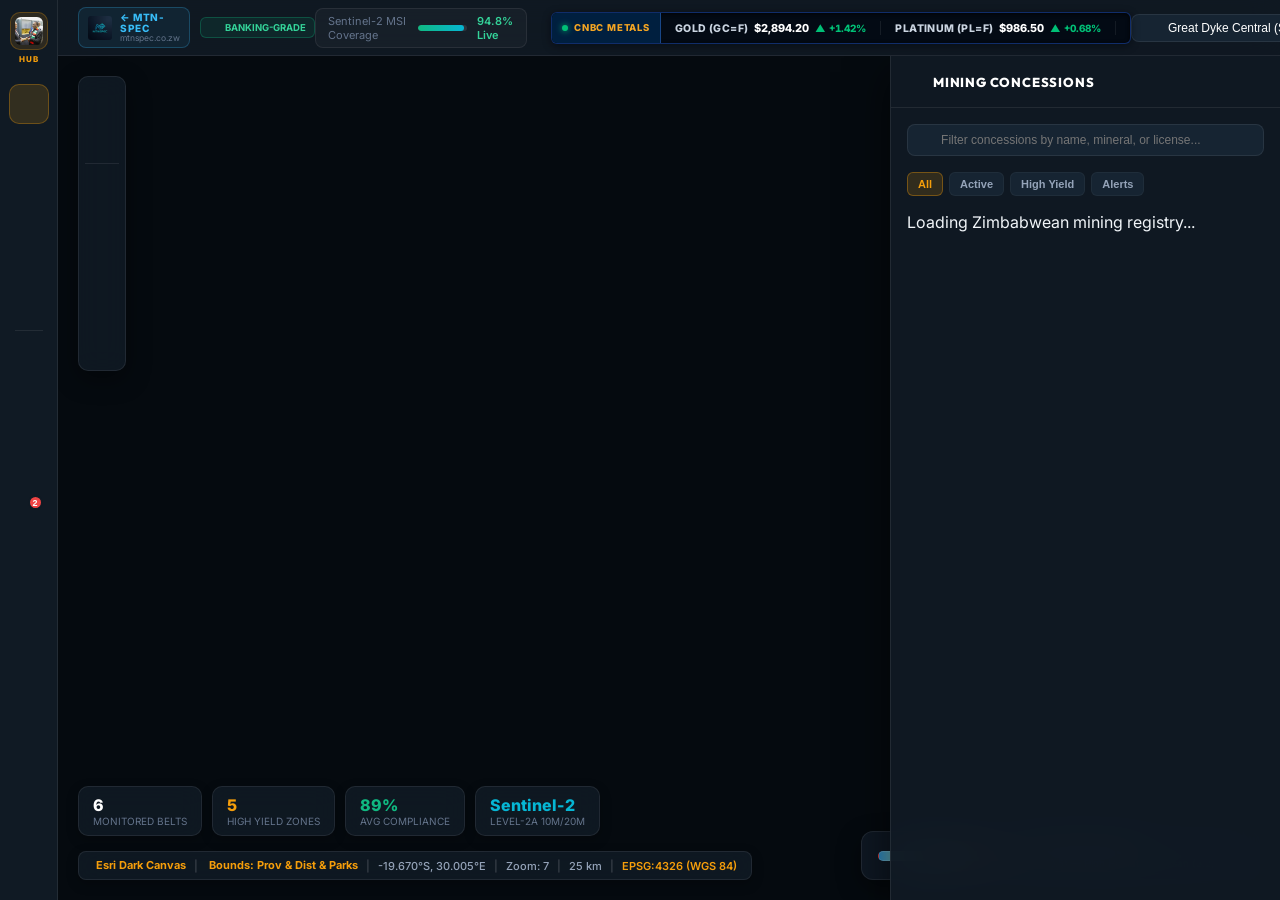
==== commit 716962c5: "Deploy Banking-Grade National Mineral Intelligence Hub to MTN-SPEC sovereign ecosystem" ====
--- a/src/dashboard/index.html
+++ b/src/dashboard/index.html
@@ -5,9 +5,11 @@
     <meta charset="UTF-8">
     <meta name="viewport" content="width=device-width, initial-scale=1.0">
     <meta name="description"
-        content="The National Mineral Intelligence Hub — Earth Observation & Mineral Prospecting System for Zimbabwe">
-    
-    <title>National Mineral Intelligence Hub | Zimbabwe</title>
+        content="The National Mineral Intelligence Hub — Sovereign Earth Observation, Sentinel-2 Mineral Prospecting & Banking-Grade Digital Cadastre by MTN-SPEC (mtnspec.co.zw)">
+    <meta name="referrer" content="strict-origin-when-cross-origin">
+    <link rel="icon" type="image/png" href="mtnspec_logo.png">
+
+    <title>National Mineral Intelligence Hub | MTN-SPEC Zimbabwe</title>
 
     <!-- Google Fonts -->
     <link rel="preconnect" href="https://fonts.googleapis.com">
@@ -24,43 +26,48 @@
     <script src="https://cdnjs.cloudflare.com/ajax/libs/qrcodejs/1.0.0/qrcode.min.js"></script>
     <script src="https://cdnjs.cloudflare.com/ajax/libs/jspdf/2.5.1/jspdf.umd.min.js"></script>
 
-    <link rel="stylesheet" href="styles.css?v=20261002_02">
+    <link rel="stylesheet" href="styles.css?v=20261101_bankgrade">
 </head>
 
 <body>
 
-    <!-- ===== LOGIN OVERLAY ===== -->
-    <div id="login-overlay" class="login-overlay">
+    <!-- ===== LOGIN OVERLAY (Officer Authentication Modal — Hidden by Default for Instant Public Sovereign Explorer) ===== -->
+    <div id="login-overlay" class="login-overlay hidden">
         <div class="login-card">
+            <button type="button" id="btn-close-login-overlay" title="Return to Live Explorer" style="position:absolute; top:16px; right:18px; width:32px; height:32px; border-radius:8px; border:1px solid rgba(255,255,255,0.14); background:rgba(255,255,255,0.06); color:#cbd5e1; font-size:18px; cursor:pointer; z-index:5;">&times;</button>
             <!-- Left Side: Login Form -->
             <div class="login-left">
                 <div class="login-logo">
                     <i data-lucide="gem" style="width:32px;height:32px;color:#f59e0b"></i>
                 </div>
                 <h1 class="login-title">Mineral Intelligence Hub</h1>
-                <p class="login-subtitle">National Earth Observation & Mining Registry</p>
+                <p class="login-subtitle">National Earth Observation &amp; Banking-Grade Mining Registry</p>
 
                 <div class="login-badge">
                     <i data-lucide="shield-check" style="width:14px;height:14px;color:#10b981"></i>
-                    Authorized Mining & Regulatory Personnel
+                    PBKDF2-SHA256 &amp; HMAC-SHA256 Protected Portal
                 </div>
 
                 <div class="login-form" style="width: 100%;">
                     <div class="input-group">
-                        <label>Officer / Miner Email</label>
-                        <input type="text" id="login-user" class="login-input" value="mhandutakunda@gmail.com">
+                        <label for="login-user">Officer / Miner Email</label>
+                        <input type="email" id="login-user" class="login-input" placeholder="officer@mtnspec.co.zw" autocomplete="username">
                     </div>
                     <div class="input-group">
-                        <label>Security Password</label>
-                        <input type="password" id="login-pass" class="login-input" value="Mimosa@2030">
-                    </div>
-                    <div id="login-error" class="login-error">Authentication failed. Check credentials.</div>
-                    <button id="login-btn" class="login-btn">
+                        <label for="login-pass">Security Passphrase</label>
+                        <input type="password" id="login-pass" class="login-input" placeholder="Enter authorized officer passphrase" autocomplete="current-password">
+                    </div>
+                    <div id="login-error" class="login-error">Authentication requires an active Regulatory Officer session or valid credentials.</div>
+                    <button id="login-btn" class="login-btn" type="button">
                         <i data-lucide="lock" style="width:16px;height:16px;"></i>
-                        Secure Portal Access
+                        Authenticate Officer Session
+                    </button>
+                    <button id="btn-public-explorer" type="button" style="width:100%; margin-top:10px; padding:11px 14px; border-radius:10px; border:1px solid rgba(56,189,248,0.4); background:rgba(56,189,248,0.1); color:#38bdf8; font-weight:700; font-size:12.5px; cursor:pointer; display:flex; align-items:center; justify-content:center; gap:8px;">
+                        <i data-lucide="globe" style="width:15px;height:15px;"></i>
+                        Continue in Live Public Explorer
                     </button>
                     <div style="margin-top:12px; font-size:11px; color:var(--text-muted); text-align:center;">
-                        Zimbabwe National Innovation Specification
+                        MTN-SPEC (Pvt) Ltd • POTRAZ Data Protection Aligned
                     </div>
                 </div>
             </div>
@@ -68,7 +75,7 @@
             <!-- Right Side: Official Showcase Artwork & Mobile QR Connection -->
             <div class="login-right">
                 <div class="login-cover-preview">
-                    <img src="/assets/cover_logo.jpg" alt="Zimbabwe National Mineral Intelligence Hub" class="login-cover-img" style="object-position: center top;">
+                    <img src="cover_logo.jpg" alt="Zimbabwe National Mineral Intelligence Hub" class="login-cover-img" style="object-position: center top;">
                     <div class="login-artwork-badge">
                         <i data-lucide="award" style="width:13px;height:13px;"></i>
                         <span>ZIMBABWE MINERAL SOVEREIGNTY 2026</span>
@@ -106,7 +113,7 @@
     <!-- ===== LEFT ICON SIDEBAR ===== -->
     <aside id="sidebar" class="sidebar">
         <div class="sidebar-logo" id="sidebar-logo" data-tooltip="Zimbabwe Mineral Intelligence Hub">
-            <span class="logo-icon"><img src="/assets/cover_logo.jpg" alt="NMIH Logo" class="sidebar-logo-img" style="object-fit:cover; object-position: center top; border-radius:6px;"></span>
+            <span class="logo-icon"><img src="cover_logo.jpg" alt="NMIH Logo" class="sidebar-logo-img" style="object-fit:cover; object-position: center top; border-radius:6px;"></span>
             <span class="logo-text">HUB</span>
         </div>
 
@@ -150,23 +157,27 @@
             <button class="nav-btn" data-tooltip="System Settings" data-panel="none" id="nav-settings">
                 <i data-lucide="settings"></i>
             </button>
-            <button class="nav-btn" data-tooltip="Logout" data-panel="none" id="nav-logout" style="color:#ef4444">
-                <i data-lucide="log-out"></i>
+            <button class="nav-btn" data-tooltip="Officer Sign-In / Security Portal" data-panel="none" id="nav-logout" style="color:#38bdf8">
+                <i data-lucide="shield-check"></i>
             </button>
         </div>
     </aside>
 
     <!-- ===== TOP BAR ===== -->
     <header id="topbar" class="topbar">
-        <div class="topbar-left">
+        <div class="topbar-left" style="display:flex; align-items:center; gap:10px;">
             <div class="topbar-brand">
-                <a href="https://mtnspec.co.zw" target="_blank" rel="noopener noreferrer" title="MTNSPEC Official Portal | Technology & Network Specialties" style="display:flex; align-items:center; gap:8px; text-decoration:none; color:inherit;">
+                <a href="https://mtnspec.co.zw" id="topbar-home-link" title="Return to MTN-SPEC Official Website (mtnspec.co.zw)" style="display:flex; align-items:center; gap:8px; text-decoration:none; color:inherit; padding:4px 9px; border-radius:8px; background:rgba(56,189,248,0.08); border:1px solid rgba(56,189,248,0.25);">
                     <img src="mtnspec_logo.png" alt="MTNSPEC" style="height:24px; width:auto; object-fit:contain; border-radius:3px;">
                     <div style="display:flex; flex-direction:column;">
-                        <span style="font-size:10px; font-weight:800; color:#38bdf8; letter-spacing:0.06em; line-height:1.1;">MTNSPEC</span>
-                        <span style="font-size:8.5px; color:var(--text-muted); line-height:1;">mtnspec.co.zw ↗</span>
+                        <span style="font-size:10px; font-weight:800; color:#38bdf8; letter-spacing:0.06em; line-height:1.1;">← MTN-SPEC</span>
+                        <span style="font-size:8.5px; color:var(--text-muted); line-height:1;">mtnspec.co.zw</span>
                     </div>
                 </a>
+            </div>
+            <div title="Banking-Grade Sovereign Security: TLS 1.3 + PBKDF2-SHA256 + HMAC-SHA256" style="display:inline-flex; align-items:center; gap:5px; padding:4px 8px; border-radius:6px; background:rgba(16,185,129,0.1); border:1px solid rgba(16,185,129,0.28); font-size:9.5px; font-weight:700; color:#34d399; white-space:nowrap;">
+                <i data-lucide="lock" style="width:11px;height:11px;color:#10b981;"></i>
+                <span>BANKING-GRADE</span>
             </div>
         </div>
 
@@ -237,14 +248,14 @@
             </div>
 
             <!-- Presentation WhatsApp QR Button -->
-            <a href="/whatsapp_presentation.html" target="_blank" class="topbar-wa-btn" title="Open Presentation WhatsApp QR Card">
+            <a href="whatsapp_presentation.html" target="_blank" rel="noopener noreferrer" class="topbar-wa-btn" title="Open Presentation WhatsApp QR Card">
                 <i data-lucide="qr-code" style="width:14px;height:14px;color:#25D366;"></i>
                 <span>WhatsApp QR</span>
             </a>
 
             <!-- User Avatar & Profile Badge -->
-            <div class="user-profile" id="user-profile-btn" title="Takunda Nigel Mhandu | NUST GIS & Remote Sensing">
-                <div class="user-avatar" id="user-avatar" style="background-image: url('/assets/user_profile.jpg'); background-size: cover; background-position: center 15%; color: transparent;">TM</div>
+            <div class="user-profile" id="user-profile-btn" title="Takunda Nigel Mhandu | MTN-SPEC Founder & Lead Mineral Intelligence Architect">
+                <div class="user-avatar" id="user-avatar" style="background-image: url('assets/user_profile.jpg'); background-size: cover; background-position: center 15%; color: transparent;">TM</div>
                 <div class="user-info-text">
                     <span class="user-name">Takunda Mhandu</span>
                     <span class="user-role">Lead Mineral Intelligence</span>
@@ -931,7 +942,7 @@
                     </div>
                     <div class="permit-meta-info" id="res-permit-meta"></div>
                     <div style="font-size:9.5px; color:#38bdf8; text-align:center; margin-bottom:8px;">
-                        Verified by MTNSPEC Digital Cadastre • https://mining.mtnspec.co.zw
+                        Cryptographically Signed (SHA-256) • MTNSPEC Digital Cadastre • mtnspec.co.zw/mineral-hub
                     </div>
                     <button class="btn-secondary" id="btn-print-permit" style="width:100%;">
                         <i data-lucide="printer" style="width:14px;height:14px;"></i>
@@ -1208,7 +1219,7 @@
                         <!-- Flagship 1: The National Mineral Intelligence Hub -->
                         <div class="artwork-card">
                             <div class="artwork-media-wrap">
-                                <img src="/assets/cover_page.png" alt="Mineral Intelligence Hub Official Artwork">
+                                <img src="assets/cover_page.png" alt="Mineral Intelligence Hub Official Artwork">
                             </div>
                             <div class="artwork-card-body">
                                 <span class="artwork-flagship-tag">FLAGSHIP SOLUTION 1 (SMART MINING)</span>
@@ -1218,8 +1229,8 @@
                                 </p>
                                 <div class="artwork-tags">
                                     <span class="art-tag">Copernicus Sentinel-2</span>
-                                    <span class="art-tag">Great Dyke & Archaean Belts</span>
-                                    <span class="art-tag">EcoCash Transit QR</span>
+                                    <span class="art-tag">Great Dyke &amp; Archaean Belts</span>
+                                    <span class="art-tag">HMAC Transit QR</span>
                                     <span class="art-tag">Zimbabwe 2026</span>
                                 </div>
                             </div>
@@ -1228,24 +1239,24 @@
                         <!-- Flagship 2: AgriShield (Terra Drought) -->
                         <div class="artwork-card agri">
                             <div class="artwork-media-wrap contain">
-                                <img src="/privy-assets/agri_shield_logo.png" alt="AgriShield Official Emblem">
+                                <img src="mtnspec_logo.png" alt="AgriShield by MTN-SPEC Emblem">
                             </div>
                             <div class="artwork-card-body">
-                                <span class="artwork-flagship-tag agri">FLAGSHIP SOLUTION 2 (CLIMATE & AGRITECH)</span>
-                                <h3 class="artwork-title">AgriShield (Terra Drought)</h3>
+                                <span class="artwork-flagship-tag agri">FLAGSHIP SOLUTION 2 (CLIMATE &amp; AGRITECH)</span>
+                                <h3 class="artwork-title">AgriShield (agrishield.co.zw)</h3>
                                 <p class="artwork-desc">
-                                    AI-driven agricultural drought forecasting and resilience platform. Integrates longitudinal 2000–2025 satellite datasets (FLDAS SMI, CHIRPS SPI, MODIS/Sentinel-2 VCI) for early warning in Binga District.
+                                    AI-driven agricultural crop monitoring, drought forecasting, and parametric resilience platform. Integrates longitudinal 2000–2025 satellite datasets (FLDAS SMI, CHIRPS SPI, MODIS/Sentinel-2 VCI &amp; Deep Learning).
                                 </p>
                                 <div class="artwork-tags">
-                                    <span class="art-tag">Live on Render</span>
-                                    <span class="art-tag">Random Forest AI</span>
-                                    <span class="art-tag">Binga 2000–2025 ML</span>
-                                    <span class="art-tag">Food Security</span>
+                                    <span class="art-tag">agrishield.co.zw</span>
+                                    <span class="art-tag">Deep Learning &amp; RF</span>
+                                    <span class="art-tag">2000–2025 EO</span>
+                                    <span class="art-tag">Parametric Insurance</span>
                                 </div>
                                 <div style="margin-top:auto;">
-                                    <a href="https://agrishield-1-j2tg.onrender.com/" target="_blank" class="btn-secondary" style="display:inline-flex;align-items:center;gap:6px;width:100%;justify-content:center;font-size:11px;padding:8px;">
+                                    <a href="https://agrishield.co.zw" target="_blank" rel="noopener noreferrer" class="btn-secondary" style="display:inline-flex;align-items:center;gap:6px;width:100%;justify-content:center;font-size:11px;padding:8px;">
                                         <i data-lucide="external-link" style="width:12px;height:12px;"></i>
-                                        View Live AgriShield Deployment
+                                        Launch Live agrishield.co.zw
                                     </a>
                                 </div>
                             </div>
@@ -1254,11 +1265,11 @@
 
                     <!-- Lead Innovator Profile -->
                     <div class="innovator-card">
-                        <img src="/assets/user_profile.jpg" alt="Takunda Nigel Mhandu" class="innovator-photo">
+                        <img src="assets/user_profile.jpg" alt="Takunda Nigel Mhandu" class="innovator-photo">
                         <div class="innovator-meta">
-                            <h4>Takunda Nigel Mhandu — Lead Innovator & Systems Architect</h4>
+                            <h4>Takunda Nigel Mhandu — Founder, CTO &amp; Lead Systems Architect (MTN-SPEC)</h4>
                             <p>
-                                Recent graduate with a <strong>BSc (Hons) in GIS & Remote Sensing</strong> from the <strong>National University of Science and Technology (NUST, Bulawayo)</strong>. Specializing in applied machine learning, deep learning computer vision on multispectral earth observation, and planetary computing with Google Earth Engine.
+                                Graduate with a <strong>BSc (Hons) in Geospatial Sciences &amp; Remote Sensing</strong> from the <strong>National University of Science and Technology (NUST, Bulawayo)</strong>. Specializing in applied machine learning, deep learning computer vision on multispectral earth observation, planetary computing with Google Earth Engine, and banking-grade FinTech rails.
                             </p>
                             <div class="innovator-credentials">
                                 <i data-lucide="check-circle" style="width:14px;height:14px;color:#10b981;"></i>
@@ -1273,15 +1284,15 @@
                             <i data-lucide="file-text" style="width:20px;height:20px;color:var(--text-accent);"></i>
                             <div>
                                 <strong style="font-size:13px;color:#fff;">Official Exhibition Documents</strong>
-                                <div style="font-size:11px;color:var(--text-secondary);">Comprehensive 2-page Artwork Showcase & 8-page Technical Specification</div>
+                                <div style="font-size:11px;color:var(--text-secondary);">Comprehensive 2-page Artwork Showcase &amp; 8-page Technical Specification</div>
                             </div>
                         </div>
                         <div style="display:flex;gap:10px;">
-                            <a href="/assets/Team_and_Organization_Artwork_Showcase_POTRAZ_2026.pdf" target="_blank" class="btn-primary" style="font-size:11px;padding:8px 12px;display:inline-flex;align-items:center;gap:6px;">
+                            <a href="assets/Team_and_Organization_Artwork_Showcase_POTRAZ_2026.pdf" target="_blank" rel="noopener noreferrer" class="btn-primary" style="font-size:11px;padding:8px 12px;display:inline-flex;align-items:center;gap:6px;">
                                 <i data-lucide="download" style="width:13px;height:13px;"></i>
                                 Download Artwork Showcase PDF
                             </a>
-                            <a href="/assets/The_National_Mineral_Intelligence_Hub_Specification_POTRAZ_2026_Final.pdf" target="_blank" class="btn-secondary" style="font-size:11px;padding:8px 12px;display:inline-flex;align-items:center;gap:6px;">
+                            <a href="assets/The_National_Mineral_Intelligence_Hub_Specification_POTRAZ_2026_Final.pdf" target="_blank" rel="noopener noreferrer" class="btn-secondary" style="font-size:11px;padding:8px 12px;display:inline-flex;align-items:center;gap:6px;">
                                 <i data-lucide="file-check" style="width:13px;height:13px;"></i>
                                 Download Specification PDF
                             </a>
@@ -1890,7 +1901,7 @@
     <script src="https://unpkg.com/leaflet@1.9.4/dist/leaflet.js"></script>
 
     <!-- Main Dashboard Application Logic -->
-    <script src="app.js?v=20261002_02"></script>
+    <script src="app.js?v=20261101_bankgrade"></script>
 
     <script>
         // Initialize Lucide icons on page load
